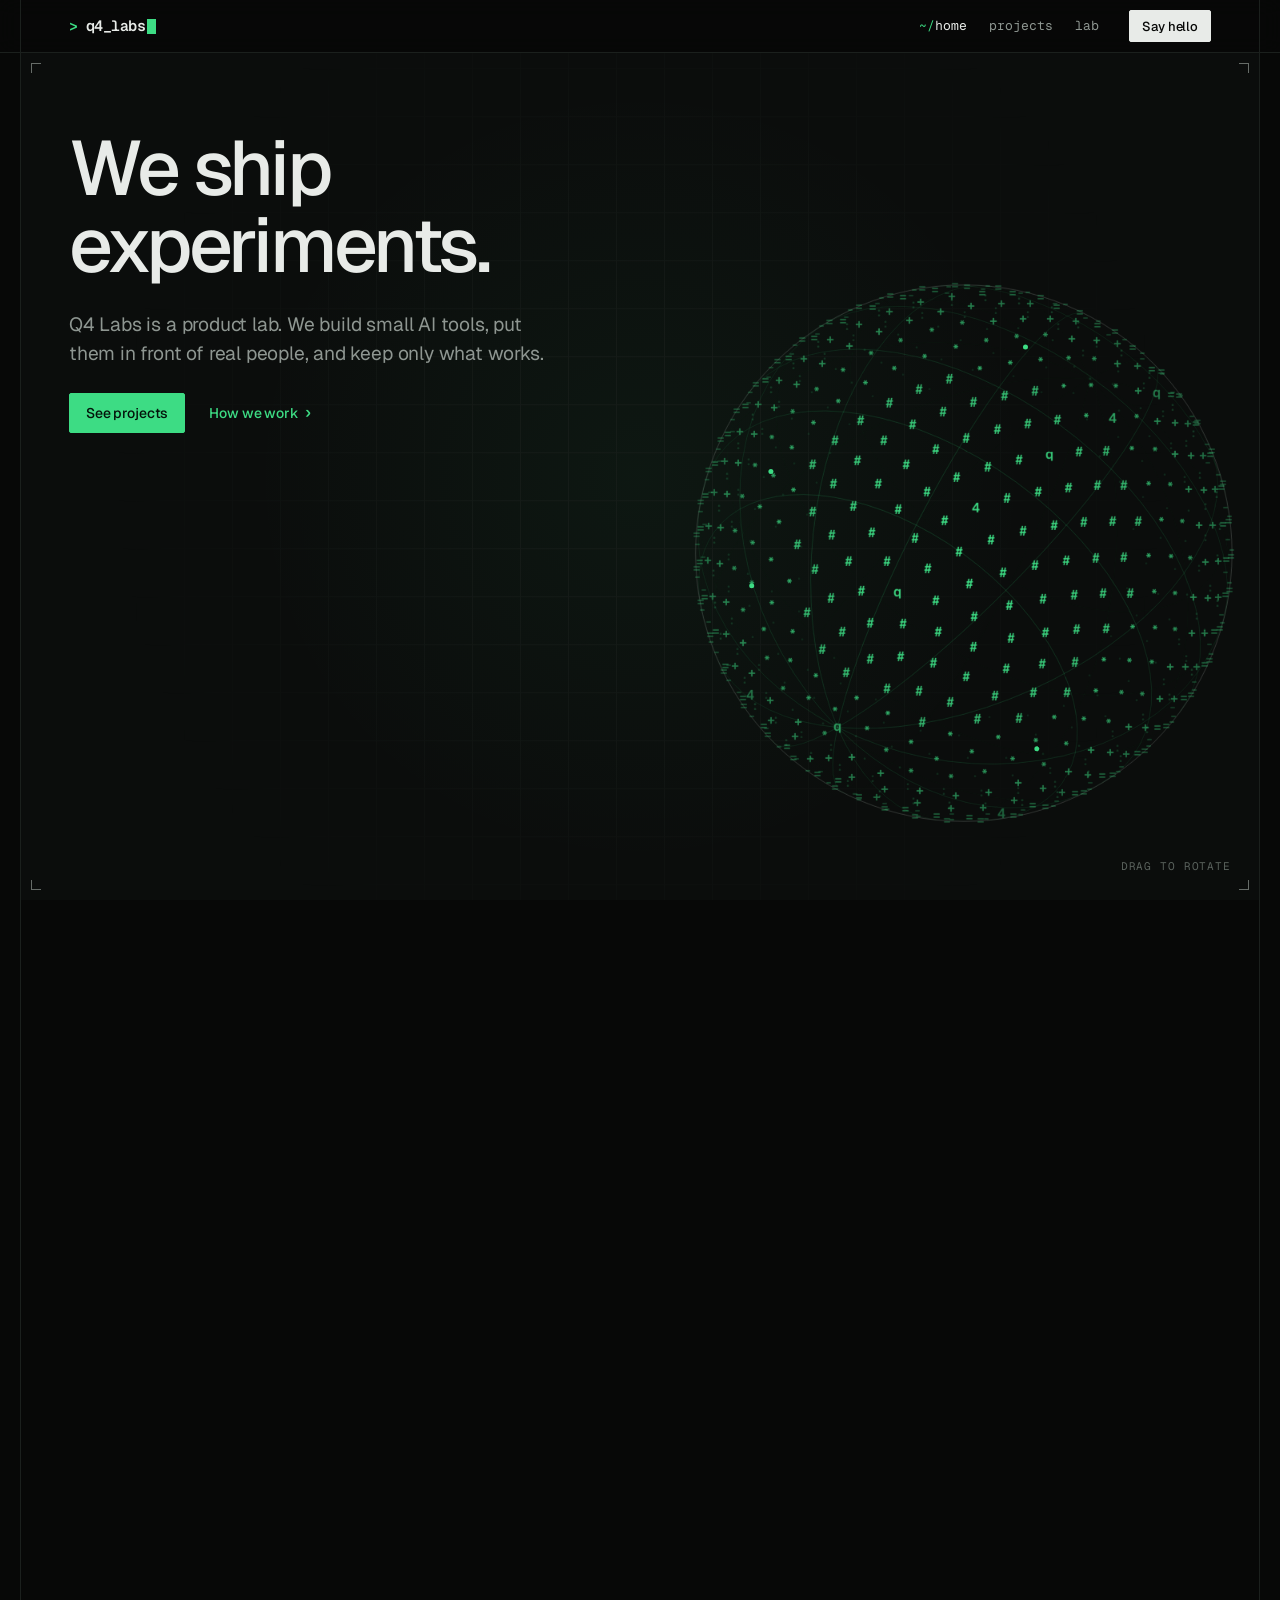
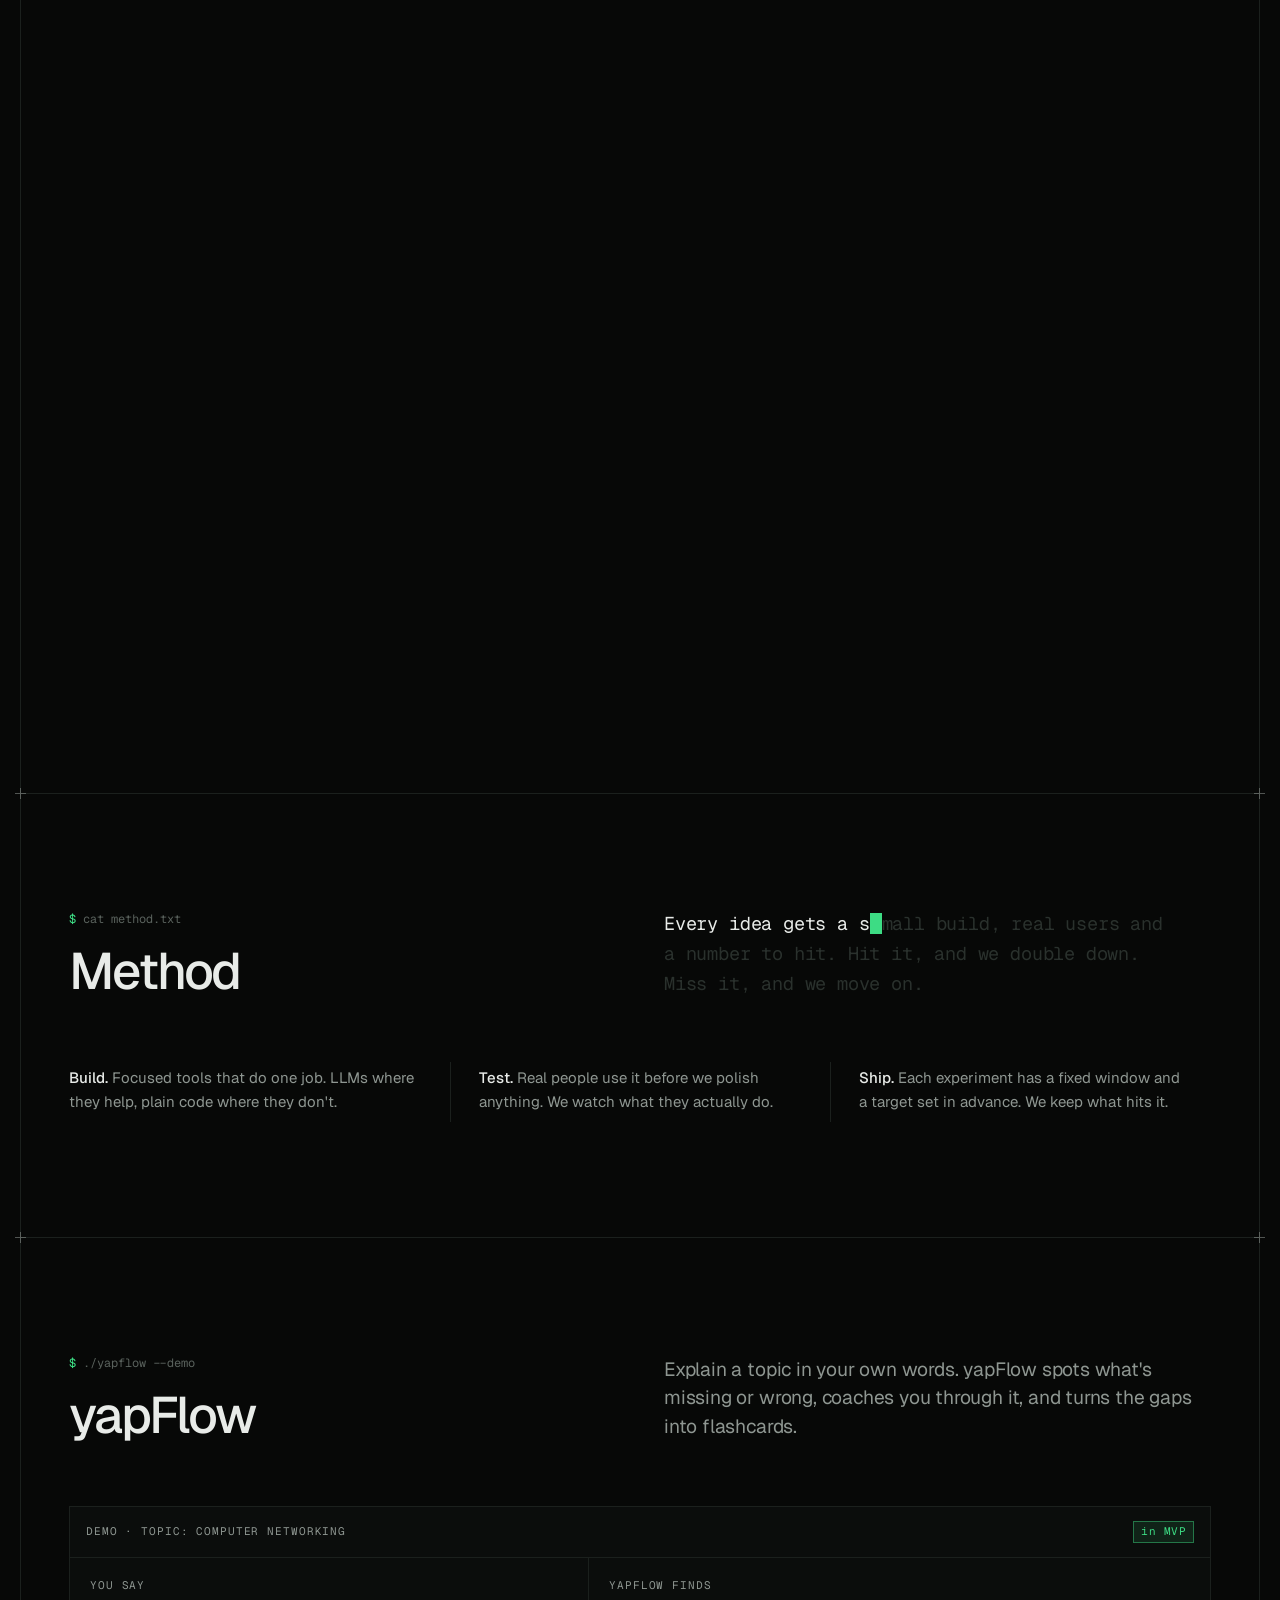
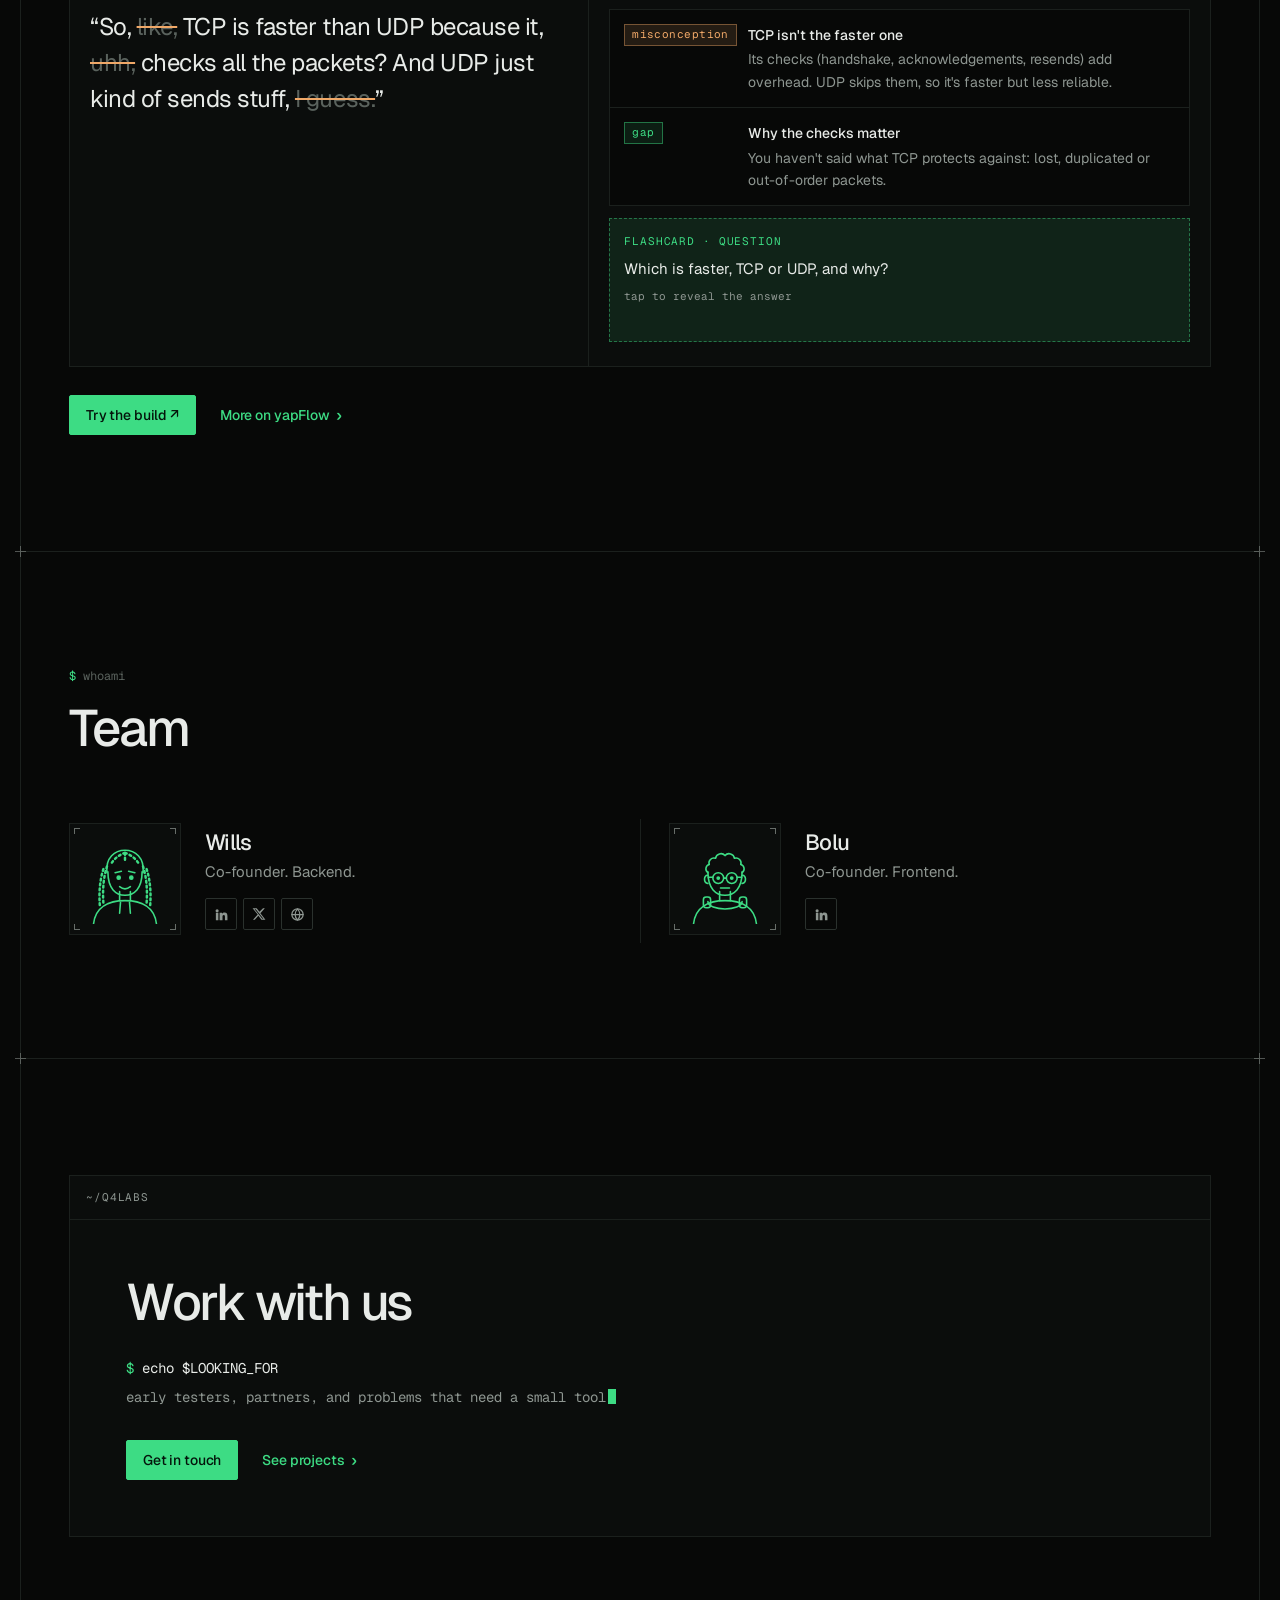
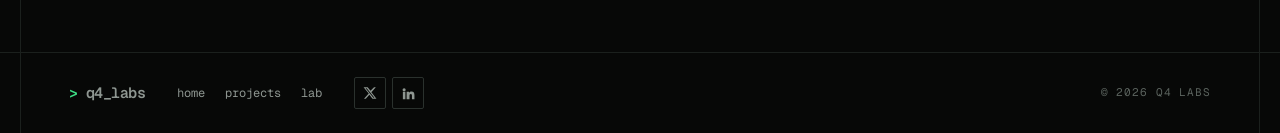
==== index.html @ 1da03dcd "Rework against live references: pinned globe scene, Geist pairing Studied Linear, Stripe, Apple, Fra" ====
<!doctype html>
<html lang="en" class="no-js">
<head>
    <meta charset="utf-8">
    <meta name="viewport" content="width=device-width, initial-scale=1">
    <title>Q4 Labs · a product lab that ships experiments</title>
    <meta name="description"
          content="Q4 Labs is a product lab building small, sharp AI tools and shipping them fast. First up: yapFlow.">
    <meta name="theme-color" content="#070807">
    <link rel="icon" href="favicon.ico" sizes="any">
    <link rel="icon" href="favicon.svg" type="image/svg+xml">
    <link rel="apple-touch-icon" href="apple-touch-icon.png">
    <link rel="preconnect" href="https://fonts.googleapis.com">
    <link rel="preconnect" href="https://fonts.gstatic.com" crossorigin>
    <link href="https://fonts.googleapis.com/css2?family=Geist:wght@400..600&family=Geist+Mono:wght@400..600&display=swap" rel="stylesheet">
    <link rel="stylesheet" href="assets/css/styles.css">
</head>
<body>
<a class="skip" href="#main">Skip to content</a>

<svg width="0" height="0" style="position:absolute" aria-hidden="true">
    <defs>
        <symbol id="face-wills" viewBox="0 0 200 200" fill="none" stroke="currentColor" stroke-width="3.5"
                stroke-linecap="round" stroke-linejoin="round">
            <path d="M30 200C34 162 64 148 100 148S166 162 170 200"/>
            <path d="M88 128v20M112 128v20"/>
            <path d="M62 84C62 122 80 136 100 136S138 122 138 84"/>
            <path d="M60 86C56 52 78 36 100 36S144 52 140 86"/>
            <g stroke-width="5.5" stroke-dasharray="4 7">
                <path d="M100 42C88 46 76 54 68 68"/>
                <path d="M100 42C112 46 124 54 132 68"/>
                <path d="M100 42V64"/>
                <path d="M60 72C52 96 50 124 52 154"/>
                <path d="M52 78C44 102 42 130 44 158"/>
                <path d="M140 72C148 96 150 124 148 154"/>
                <path d="M148 78C156 102 158 130 156 158"/>
            </g>
            <path d="M78 86l14-3M108 83l14 3"/>
            <circle cx="86" cy="97" r="3.5" fill="currentColor"/>
            <circle cx="114" cy="97" r="3.5" fill="currentColor"/>
            <path d="M88 117q12 10 24 0"/>
            <path d="M90 152l-2 24M110 152l2 24"/>
        </symbol>
        <symbol id="face-bolu" viewBox="0 0 200 200" fill="none" stroke="currentColor" stroke-width="3.5"
                stroke-linecap="round" stroke-linejoin="round">
            <path d="M30 200C34 162 64 148 100 148S166 162 170 200"/>
            <path d="M88 128v20M112 128v20"/>
            <path d="M62 84C62 122 80 136 100 136S138 122 138 84"/>
            <path d="M62 86a10 10 0 0 1 3-18a11 11 0 0 1 14-14a12 12 0 0 1 21-6a12 12 0 0 1 21 6a11 11 0 0 1 14 14a10 10 0 0 1 3 18"/>
            <path d="M62 92c-9-2-11 16 0 18M138 92c9-2 11 16 0 18"/>
            <circle cx="85" cy="98" r="12"/>
            <circle cx="115" cy="98" r="12"/>
            <path d="M97 98h6M73 96h-10M127 96h10"/>
            <circle cx="85" cy="98" r="2.5" fill="currentColor"/>
            <circle cx="115" cy="98" r="2.5" fill="currentColor"/>
            <path d="M90 120h20"/>
            <path d="M62 150c0 22 76 22 76 0"/>
            <rect x="52" y="140" width="16" height="24" rx="6"/>
            <rect x="132" y="140" width="16" height="24" rx="6"/>
        </symbol>
        <symbol id="icon-linkedin" viewBox="0 0 24 24">
            <path fill="currentColor"
                  d="M4.98 3.5a2.5 2.5 0 1 1 0 5 2.5 2.5 0 0 1 0-5zM3 9h4v12H3zM9 9h3.8v1.7h.1c.5-1 1.8-2 3.8-2 4 0 4.8 2.7 4.8 6.1V21h-4v-5.4c0-1.3 0-3-1.8-3s-2.1 1.4-2.1 2.9V21H9z"/>
        </symbol>
        <symbol id="icon-x" viewBox="0 0 24 24">
            <path fill="currentColor"
                  d="M18.9 2H22l-7.6 8.7L23 22h-6.8l-5.3-6.9L4.8 22H1.7l8.1-9.3L1 2h7l4.8 6.3L18.9 2zm-1.2 18h1.9L6.4 3.9H4.4L17.7 20z"/>
        </symbol>
        <symbol id="icon-site" viewBox="0 0 24 24" fill="none" stroke="currentColor" stroke-width="2"
                stroke-linecap="round" stroke-linejoin="round">
            <circle cx="12" cy="12" r="9"/>
            <path d="M3 12h18M12 3c2.5 2.7 3.8 5.7 3.8 9s-1.3 6.3-3.8 9c-2.5-2.7-3.8-5.7-3.8-9S9.5 5.7 12 3z"/>
        </symbol>
        <symbol id="icon-arrow" viewBox="0 0 12 12" fill="none" stroke="currentColor" stroke-width="1.2">
            <path d="M3.5 8.5l5-5M4.5 3.5h4v4"/>
        </symbol>
    </defs>
</svg>

<header class="bar" role="banner">
    <div class="frame bar__in">
        <a class="logo" href="index.html" aria-label="Q4 Labs home">
            <span class="p">&gt;</span>q4_labs<span class="cursor" aria-hidden="true"></span>
        </a>
        <nav aria-label="Main">
            <ul class="bar__links">
                <li><a href="index.html" aria-current="page">home</a></li>
                <li><a href="projects.html">projects</a></li>
                <li><a href="lab.html">lab</a></li>
            </ul>
        </nav>
        <a class="btn btn--light" href="lab.html#contact">Say hello</a>
    </div>
</header>

<main id="main" class="frame">

    <!-- HERO: pinned scroll scene on desktop -->
    <section class="block block--flush scene" data-scene aria-labelledby="hero-title">
        <div class="scene__stage">
            <div class="hero-head">
                <h1 class="display" id="hero-title">We ship experiments.</h1>
                <div class="hero-head__side">
                    <p class="lede">Q4 Labs is a product lab. We build small AI tools, put them in front of real people,
                        and keep only what works.</p>
                    <div class="btn-row">
                        <a class="btn btn--signal" href="projects.html">See projects</a>
                        <a class="more" href="lab.html">How we work</a>
                    </div>
                </div>
            </div>

            <div class="viewport" data-leaders>
                <div class="viewport__grid" aria-hidden="true"></div>
                <span class="ticks" aria-hidden="true"><i></i></span>
                <svg class="leaders" aria-hidden="true"></svg>
                <p class="hud hud--br" aria-hidden="true">drag to rotate</p>

                <div class="globe" id="globe">
                    <canvas id="orb" aria-hidden="true"></canvas>
                </div>

                <div class="callouts">
                    <a class="callout callout--1" href="#yapflow">
                        <span class="tag" data-leader="#globe" data-leader-r="0.78"><span>yapFlow</span></span>
                        <span class="chip">in MVP</span>
                    </a>
                    <a class="callout callout--2 callout--r" href="#team">
                        <span class="tag" data-leader="#globe" data-leader-r="0.8"><span>team</span></span>
                        <span class="chip chip--muted">Wills · Bolu</span>
                    </a>
                    <a class="callout callout--3" href="#method">
                        <span class="tag" data-leader="#globe" data-leader-r="0.8"><span>method</span></span>
                        <span class="chip chip--muted">build · test · ship</span>
                    </a>
                    <a class="callout callout--4 callout--r" href="lab.html#contact">
                        <span class="tag" data-leader="#globe" data-leader-r="0.78"><span>contact</span></span>
                        <span class="chip chip--muted">testers · partners</span>
                    </a>
                </div>
            </div>
        </div>
    </section>

    <!-- METHOD -->
    <section class="block" id="method" aria-labelledby="do-title">
        <div class="intro">
            <div class="intro__title">
                <p class="cmd"><span class="p">$</span> cat method.txt</p>
                <h2 class="h2" id="do-title">Method</h2>
            </div>
            <p class="tx__text" data-typewrite>Every idea gets a small build, real users and a number to hit. Hit it,
                and we double down. Miss it, and we move on.</p>
        </div>
        <div class="cols reveal">
            <p><b>Build.</b> Focused tools that do one job. LLMs where they help, plain code where they don't.</p>
            <p><b>Test.</b> Real people use it before we polish anything. We watch what they actually do.</p>
            <p><b>Ship.</b> Each experiment has a fixed window and a target set in advance. We keep what hits it.</p>
        </div>
    </section>

    <!-- YAPFLOW -->
    <section class="block" id="yapflow" aria-labelledby="yap-title">
        <div class="intro">
            <div class="intro__title">
                <p class="cmd"><span class="p">$</span> ./yapflow --demo</p>
                <h2 class="h2" id="yap-title">yapFlow</h2>
            </div>
            <p class="lede">Explain a topic in your own words. yapFlow spots what's missing or wrong, coaches you
                through it, and turns the gaps into flashcards.</p>
        </div>

        <div class="panel reveal">
            <div class="ph">
                <p class="lbl">demo · topic: computer networking</p>
                <span class="chip">in MVP</span>
            </div>
            <div class="demo__body">
                <div class="demo__col">
                    <p class="lbl">you say</p>
                    <p class="yap-raw">“So, <span class="filler">like,</span> TCP is faster than UDP because it, <span
                            class="filler">uhh,</span> checks all the packets? And UDP just kind of sends stuff, <span
                            class="filler">I guess.</span>”</p>
                </div>
                <div class="demo__col">
                    <p class="lbl">yapFlow finds</p>
                    <div class="findings">
                        <div class="finding">
                            <span class="chip chip--warn">misconception</span>
                            <div><b>TCP isn't the faster one</b>
                                <p>Its checks (handshake, acknowledgements, resends) add overhead. UDP skips them, so
                                    it's faster but less reliable.</p></div>
                        </div>
                        <div class="finding">
                            <span class="chip">gap</span>
                            <div><b>Why the checks matter</b>
                                <p>You haven't said what TCP protects against: lost, duplicated or out-of-order
                                    packets.</p></div>
                        </div>
                    </div>
                    <button class="flashcard" type="button" data-flashcard aria-live="polite">
                        <small>FLASHCARD · QUESTION</small>
                        <span data-side="q">Which is faster, TCP or UDP, and why?</span>
                        <span data-side="a" hidden>UDP. It skips TCP's handshake, acknowledgements and resends, trading reliability for speed.</span>
                        <span class="hint">tap to reveal the answer</span>
                    </button>
                </div>
            </div>
        </div>

        <div class="btn-row after">
            <a class="btn btn--signal" href="https://yapflow-dev.vercel.app" target="_blank" rel="noopener">Try the build ↗</a>
            <a class="more" href="projects.html#yapflow">More on yapFlow</a>
        </div>
    </section>

    <!-- TEAM -->
    <section class="block" id="team" aria-labelledby="team-title">
        <div class="intro">
            <div class="intro__title">
                <p class="cmd"><span class="p">$</span> whoami</p>
                <h2 class="h2" id="team-title">Team</h2>
            </div>
        </div>

        <div class="cols cols--2 reveal">
            <article class="member">
                <div class="member__face">
                    <span class="ticks" aria-hidden="true"><i></i></span>
                    <svg viewBox="0 0 200 200" role="img" aria-label="Line drawing of Wills"><use href="#face-wills"/></svg>
                </div>
                <div>
                    <h3 class="h3">Wills</h3>
                    <p>Co-founder. Backend.</p>
                    <div class="icons">
                        <a class="icon-btn" href="https://www.linkedin.com/in/ekanem-wills-17we/" target="_blank"
                           rel="noopener" aria-label="Wills on LinkedIn"><svg width="15" height="15" aria-hidden="true"><use href="#icon-linkedin"/></svg></a>
                        <a class="icon-btn" href="https://x.com/forThe3rd" target="_blank" rel="noopener"
                           aria-label="Wills on X"><svg width="14" height="14" aria-hidden="true"><use href="#icon-x"/></svg></a>
                        <a class="icon-btn" href="https://wills-willz01s-projects.vercel.app/" target="_blank"
                           rel="noopener" aria-label="Wills's website"><svg width="15" height="15" aria-hidden="true"><use href="#icon-site"/></svg></a>
                    </div>
                </div>
            </article>
            <article class="member">
                <div class="member__face">
                    <span class="ticks" aria-hidden="true"><i></i></span>
                    <svg viewBox="0 0 200 200" role="img" aria-label="Line drawing of Bolu"><use href="#face-bolu"/></svg>
                </div>
                <div>
                    <h3 class="h3">Bolu</h3>
                    <p>Co-founder. Frontend.</p>
                    <div class="icons">
                        <a class="icon-btn" href="https://www.linkedin.com/in/ogunleye-boluwatife-aicmc-acarb-8437051a9/"
                           target="_blank" rel="noopener" aria-label="Bolu on LinkedIn"><svg width="15" height="15" aria-hidden="true"><use href="#icon-linkedin"/></svg></a>
                    </div>
                </div>
            </article>
        </div>
    </section>

    <!-- CTA -->
    <section class="block" aria-labelledby="cta-title">
        <div class="panel term reveal">
            <div class="ph"><p class="lbl">~/q4labs</p></div>
            <div class="term__body">
                <h2 class="h2" id="cta-title">Work with us</h2>
                <p class="line"><span class="p">$</span> echo $LOOKING_FOR</p>
                <p class="line out">early testers, partners, and problems that need a small tool<span class="cursor" aria-hidden="true"></span></p>
                <div class="btn-row">
                    <a class="btn btn--signal" href="lab.html#contact">Get in touch</a>
                    <a class="more" href="projects.html">See projects</a>
                </div>
            </div>
        </div>
    </section>
</main>

<footer class="foot">
    <div class="frame foot__in">
        <a class="logo" href="index.html" aria-label="Q4 Labs home"><span class="p">&gt;</span>q4_labs</a>
        <nav aria-label="Footer">
            <a href="index.html">home</a>
            <a href="projects.html">projects</a>
            <a href="lab.html">lab</a>
        </nav>
        <div class="icons">
            <a class="icon-btn" href="#" data-todo="q4-x" aria-label="Q4 Labs on X"><svg width="14" height="14" aria-hidden="true"><use href="#icon-x"/></svg></a>
            <a class="icon-btn" href="https://www.linkedin.com/company/q4labs/" data-todo="q4-linkedin"
               aria-label="Q4 Labs on LinkedIn"><svg width="15" height="15" aria-hidden="true"><use href="#icon-linkedin"/></svg></a>
        </div>
        <span class="end">© <span data-year>2026</span> Q4 Labs</span>
    </div>
</footer>

<script src="assets/js/main.js" defer></script>
</body>
</html>
---- assets/css/styles.css ----
/* Q4 Labs: lab instrument panel.
   Geist for reading, Geist Mono for labels, commands and data.
   One signal colour (brand green), hairlines, square corners. Dark only. */

:root {
  --bg: #070807;
  --panel: #0B0D0C;
  --panel-2: #101312;
  --line: #1B201D;
  --line-2: #2A312D;
  --text: #E8EBE8;
  --muted: #8E9691;
  --dim: #5A625D;

  --signal: #3DDC84;
  --signal-ink: #04140B;
  --signal-line: rgba(61, 220, 132, 0.45);
  --signal-soft: rgba(61, 220, 132, 0.10);
  --signal-deep: #12241A;

  --warn: #F0A868;
  --warn-soft: rgba(240, 168, 104, 0.12);

  --sans: "Geist", ui-sans-serif, system-ui, -apple-system, "Segoe UI", sans-serif;
  --mono: "Geist Mono", ui-monospace, SFMono-Regular, Menlo, monospace;

  --bar: 53px;
  --frame: 1240px;
  --pad: clamp(16px, 4vw, 48px);
  --gap-y: clamp(64px, 9vw, 128px);

  color-scheme: dark;
}

*, *::before, *::after { box-sizing: border-box; }
html { scroll-behavior: smooth; scroll-padding-top: 64px; }
@media (prefers-reduced-motion: reduce) { html { scroll-behavior: auto; } }

body {
  margin: 0;
  background: var(--bg);
  color: var(--text);
  font-family: var(--sans);
  font-size: 16px;
  line-height: 1.6;
  -webkit-font-smoothing: antialiased;
  text-rendering: optimizeLegibility;
}

a { color: inherit; text-decoration: none; }
.link { color: var(--signal); text-decoration: underline; text-decoration-color: var(--signal-line); text-underline-offset: 3px; }
.link:hover { text-decoration-color: var(--signal); }
:focus-visible { outline: 1px solid var(--signal); outline-offset: 3px; }
img, svg { display: block; max-width: 100%; }
::selection { background: var(--signal); color: var(--signal-ink); }

.skip { position: absolute; left: -999px; top: 8px; background: var(--signal); color: var(--signal-ink); padding: 8px 12px; z-index: 100; }
.skip:focus { left: 16px; }

/* ---------- Frame: the page is one column ---------- */
.frame { width: min(var(--frame), 100% - 32px); margin-inline: auto; border-inline: 1px solid var(--line); }
.block { position: relative; border-top: 1px solid var(--line); padding: var(--gap-y) var(--pad); }
.block--flush { padding: 0; }
.frame > .block:first-child { border-top: 0; }
.frame > .block:first-child::before, .frame > .block:first-child::after { display: none; }
/* registration marks where a section rule meets the frame */
.block::before, .block::after {
  content: ""; position: absolute; top: -6px; width: 11px; height: 11px; pointer-events: none; z-index: 6;
  background:
    linear-gradient(var(--muted), var(--muted)) center / 1px 100% no-repeat,
    linear-gradient(var(--muted), var(--muted)) center / 100% 1px no-repeat;
  opacity: 0.55;
}
.block::before { left: -6px; }
.block::after { right: -6px; }

/* ---------- Type: sans reads, mono labels ---------- */
.lbl {
  font-family: var(--mono); font-size: 11px; line-height: 1.4; letter-spacing: 0.08em; text-transform: uppercase;
  color: var(--muted); margin: 0; font-weight: 400;
}
.cmd { font-family: var(--mono); font-size: 12px; color: var(--dim); margin: 0; }
.cmd .p { color: var(--signal); }
.display { font-size: clamp(44px, 6vw, 80px); line-height: 1; letter-spacing: -0.045em; font-weight: 500; margin: 0; text-wrap: balance; }
.h2 { font-size: clamp(32px, 4vw, 52px); line-height: 1.04; letter-spacing: -0.04em; font-weight: 500; margin: 0; }
.h3 { font-size: 17px; line-height: 1.35; letter-spacing: -0.015em; font-weight: 500; margin: 0; }
.lede { font-size: clamp(17px, 1.5vw, 20px); line-height: 1.5; letter-spacing: -0.01em; color: var(--muted); max-width: 44ch; margin: 0; }
.muted { color: var(--muted); }

.cursor { display: inline-block; width: 0.6em; height: 1.05em; background: var(--signal); vertical-align: -0.16em; margin-left: 2px; animation: blink 1.1s steps(1) infinite; }
@keyframes blink { 50% { opacity: 0; } }
@media (prefers-reduced-motion: reduce) { .cursor { animation: none; } }

.dot { display: inline-block; width: 6px; height: 6px; border-radius: 50%; background: var(--signal); vertical-align: 0.1em; margin-right: 8px; }

/* Section intro (Linear / Stripe): title left, one sentence right */
.intro {
  display: grid; grid-template-columns: minmax(0, 1fr) minmax(0, 1fr); gap: 24px 48px; align-items: end;
  margin-bottom: clamp(36px, 5vw, 64px);
}
.intro__title { display: grid; gap: 16px; align-content: end; }
.intro > p { margin: 0; }
.page-head { padding-block: clamp(64px, 9vw, 120px) clamp(40px, 5vw, 64px); }
.page-head .intro { margin-bottom: 0; }
@media (max-width: 900px) { .intro { grid-template-columns: 1fr; } }

/* Open columns (Linear / Framer): hairline dividers, no boxes. Bold lead-in (Stripe). */
.cols { display: grid; grid-template-columns: repeat(var(--c, 3), minmax(0, 1fr)); row-gap: 40px; margin: 0; padding: 0; list-style: none; }
.cols--2 { --c: 2; }
.cols--5 { --c: 5; }
.cols > * { margin: 0; padding: 4px 28px 8px; border-left: 1px solid var(--line); color: var(--muted); font-size: 15px; line-height: 1.6; }
.cols > * b, .cols > * strong { color: var(--text); font-weight: 500; }
.cols > :first-child,
.cols--2 > :nth-child(odd),
.cols:not(.cols--2):not(.cols--5) > :nth-child(3n + 1),
.cols--5 > :nth-child(5n + 1) { border-left: 0; padding-left: 0; }
@media (max-width: 900px) {
  .cols, .cols--2, .cols--5 { grid-template-columns: 1fr; row-gap: 0; }
  .cols > * { border-left: 0 !important; padding: 20px 0 !important; border-top: 1px solid var(--line); }
  .cols > :first-child { border-top: 0; padding-top: 0 !important; }
}

/* ---------- Buttons + text links ---------- */
.btn {
  display: inline-flex; align-items: center; gap: 8px; height: 40px; padding: 0 16px;
  font: 500 14px/1 var(--sans); letter-spacing: -0.01em; color: var(--text); white-space: nowrap;
  border: 1px solid var(--line-2); border-radius: 2px; background: transparent; cursor: pointer;
  transition: border-color 0.15s ease, background-color 0.15s ease;
}
.btn:hover { border-color: var(--muted); background: var(--panel-2); }
.btn--signal { background: var(--signal); border-color: var(--signal); color: var(--signal-ink); }
.btn--signal:hover { background: #5BE699; border-color: #5BE699; }
.btn-row { display: flex; flex-wrap: wrap; align-items: center; gap: 8px 24px; }

.more { display: inline-flex; align-items: center; gap: 6px; height: 40px; font-size: 14px; font-weight: 500; letter-spacing: -0.01em; color: var(--signal); }
.more::after { content: "›"; font-size: 17px; line-height: 1; transition: translate 0.15s ease; }
.more:hover::after { translate: 3px 0; }

.icon-btn {
  width: 32px; height: 32px; display: grid; place-items: center; color: var(--muted);
  border: 1px solid var(--line-2); border-radius: 2px; transition: color 0.15s ease, border-color 0.15s ease;
}
.icon-btn:hover, .icon-btn:focus-visible { color: var(--signal); border-color: var(--signal-line); }
.icons { display: flex; gap: 6px; }

/* ---------- Top bar: logo left, links + one action right ---------- */
.bar {
  position: sticky; top: 0; z-index: 50;
  background: rgba(7, 8, 7, 0.86);
  backdrop-filter: blur(10px); -webkit-backdrop-filter: blur(10px);
  border-bottom: 1px solid var(--line);
}
.bar__in { display: flex; align-items: center; gap: 20px; height: 52px; padding: 0 var(--pad); }
.logo { display: inline-flex; align-items: center; font-family: var(--mono); font-weight: 600; font-size: 15px; letter-spacing: -0.03em; }
.logo .p { color: var(--signal); margin-right: 8px; }
.logo .cursor { height: 1em; width: 0.55em; }
.bar nav { margin-left: auto; }
.bar__links { display: flex; gap: 2px; list-style: none; margin: 0; padding: 0; }
.bar__links a { display: block; padding: 6px 10px; font-family: var(--mono); font-size: 13px; color: var(--muted); transition: color 0.15s ease; }
.bar__links a:hover { color: var(--text); }
.bar__links a[aria-current="page"] { color: var(--text); }
.bar__links a[aria-current="page"]::before { content: "~/"; color: var(--signal); }
.bar .btn { height: 32px; padding: 0 12px; font-size: 13px; }
@media (max-width: 560px) {
  .bar__in { gap: 8px; }
  .bar .btn { display: none; }
  .bar__links a { padding: 6px 7px; }
}

/* ---------- Panels ---------- */
.panel { background: var(--panel); border: 1px solid var(--line); position: relative; }
.tiles { display: grid; gap: 1px; background: var(--line); border: 1px solid var(--line); }
.tiles > * { background: var(--panel); min-width: 0; }
.ph { display: flex; align-items: center; justify-content: space-between; gap: 16px; padding: 14px 16px; min-height: 44px; border-bottom: 1px solid var(--line); }
.pb { padding: 16px; }

/* corner ticks */
.ticks { position: absolute; inset: 0; pointer-events: none; z-index: 4; }
.ticks::before, .ticks::after, .ticks i::before, .ticks i::after {
  content: ""; position: absolute; width: 10px; height: 10px; border: 0 solid var(--muted); opacity: 0.7;
}
.ticks::before { top: 10px; left: 10px; border-width: 1px 0 0 1px; }
.ticks::after { top: 10px; right: 10px; border-width: 1px 1px 0 0; }
.ticks i::before { bottom: 10px; left: 10px; border-width: 0 0 1px 1px; }
.ticks i::after { bottom: 10px; right: 10px; border-width: 0 1px 1px 0; }

/* segmented meter */
.meter { display: grid; grid-template-columns: repeat(var(--n, 20), minmax(0, 1fr)); gap: 3px; height: var(--h, 28px); }
.meter i { background: var(--signal-deep); transition: background-color 0.2s ease; transition-delay: calc(var(--i, 0) * 60ms); }
.meter.is-on i.on, .no-js .meter i.on { background: var(--signal); }
.meter--log { --n: 6; --h: 8px; max-width: 220px; margin: 4px 0 12px; }

/* callout tag (chamfered corner) + value chip */
.tag {
  display: inline-block; padding: 1px; background: var(--line-2); transition: background-color 0.15s ease;
  clip-path: polygon(0 0, 100% 0, 100% calc(100% - 8px), calc(100% - 8px) 100%, 0 100%);
}
.tag > span {
  display: block; padding: 6px 16px 6px 10px; background: var(--bg); font-family: var(--mono); font-size: 11px; letter-spacing: 0.08em; text-transform: uppercase; white-space: nowrap;
  clip-path: polygon(0 0, 100% 0, 100% calc(100% - 7.6px), calc(100% - 7.6px) 100%, 0 100%);
}
.chip {
  display: inline-flex; align-items: center; gap: 6px; padding: 1px 7px; font-family: var(--mono); font-size: 11px; line-height: 1.6; letter-spacing: 0.04em; white-space: nowrap;
  color: var(--signal); background: var(--signal-soft); border: 1px solid var(--signal-line);
}
.chip--muted { color: var(--muted); background: transparent; border-color: var(--line-2); }
.chip--warn { color: var(--warn); background: var(--warn-soft); border-color: rgba(240, 168, 104, 0.4); }

/* ---------- Hero scene ---------- */
.hero-head {
  display: grid; grid-template-columns: minmax(0, 1.3fr) minmax(0, 1fr); gap: 28px 56px; align-items: end;
  padding: clamp(40px, 6vw, 80px) var(--pad) clamp(32px, 3.5vw, 48px);
}
.hero-head__side { display: grid; gap: 24px; }
@media (max-width: 900px) { .hero-head { grid-template-columns: 1fr; } }

.viewport {
  position: relative; height: clamp(480px, calc(100svh - 345px), 660px);
  border-top: 1px solid var(--line); overflow: hidden;
  background: radial-gradient(circle at 50% 50%, rgba(61, 220, 132, 0.05), transparent 52%), var(--panel);
}
.viewport__grid {
  position: absolute; inset: -25% 0; pointer-events: none;
  background-image:
    linear-gradient(var(--line) 1px, transparent 1px),
    linear-gradient(90deg, var(--line) 1px, transparent 1px);
  background-size: 48px 48px; background-position: center center;
  -webkit-mask-image: radial-gradient(ellipse at 50% 50%, #000 15%, transparent 60%);
  mask-image: radial-gradient(ellipse at 50% 50%, #000 15%, transparent 60%);
  opacity: 0.6;
  translate: 0 var(--gy, 0px);
}
.hud { position: absolute; z-index: 5; font-family: var(--mono); font-size: 11px; letter-spacing: 0.08em; text-transform: uppercase; color: var(--dim); margin: 0; }
.hud--br { bottom: 24px; right: 28px; }

.globe {
  position: absolute; z-index: 2; left: 50%; top: 50%; transform: translate(-50%, -50%); height: 90%; aspect-ratio: 1;
  translate: var(--gx, 0px) var(--py, 0px); scale: var(--ps, 1); will-change: translate, scale;
}
.globe canvas { width: 100%; height: 100%; cursor: grab; touch-action: pan-y; }
.globe canvas.dragging { cursor: grabbing; }

/* leader lines draw in when their callout switches on */
.leaders { position: absolute; inset: 0; width: 100%; height: 100%; pointer-events: none; overflow: visible; z-index: 3; }
.leaders path { fill: none; stroke: var(--muted); stroke-width: 1; opacity: 0.75; stroke-dasharray: 1; stroke-dashoffset: 1; transition: stroke-dashoffset 0.6s cubic-bezier(0.2, 0.7, 0.2, 1); }
.leaders path.on { stroke-dashoffset: 0; }
.leaders circle { fill: var(--signal); opacity: 0; transition: opacity 0.2s ease 0.45s; }
.leaders circle.on { opacity: 1; }

.callout { position: absolute; z-index: 5; display: grid; gap: 6px; justify-items: start; transition: opacity 0.4s ease, translate 0.4s ease; }
.callout--r { justify-items: end; }
.callout:hover .tag, .callout:focus-visible .tag { background: var(--signal-line); }
.callout:focus-visible { outline-offset: 6px; }
.callout--1 { top: 20%; left: 8%; }
.callout--2 { top: 15%; right: 8%; }
.callout--3 { bottom: 24%; left: 11%; }
.callout--4 { bottom: 19%; right: 10%; }

/* Pinned scene (Apple): desktop, motion allowed. The stage sticks under the bar
   while scroll progress drives the headline out, the globe to centre and the
   callouts in, one at a time. Enabled from main.js with .is-pinned. */
.scene.is-pinned { height: 260svh; }
.scene.is-pinned .scene__stage { position: sticky; top: var(--bar); height: calc(100svh - var(--bar)); overflow: hidden; }
.scene.is-pinned .viewport { position: absolute; inset: 0; height: auto; border-top: 0; }
.scene.is-pinned .hero-head {
  position: absolute; z-index: 6; top: 0; left: 0; width: min(48%, 600px); grid-template-columns: 1fr;
  opacity: var(--ho, 1); translate: 0 var(--hy, 0px); pointer-events: auto;
}
.scene.is-pinned .callout:not(.on) { opacity: 0; translate: 0 8px; pointer-events: none; }

@media (max-width: 900px) {
  .viewport { height: auto; padding-top: 40px; }
  .globe { position: relative; left: auto; top: auto; transform: none; width: min(100%, 480px); height: auto; margin: 0 auto 40px; }
  .leaders, .hud { display: none; }
  .callouts { display: grid; grid-template-columns: 1fr 1fr; gap: 1px; background: var(--line); border-top: 1px solid var(--line); position: relative; z-index: 5; }
  .callout, .callout--r { position: static; background: var(--panel); padding: 16px; justify-items: start; align-content: start; }
  .tag > span { white-space: normal; }
}

/* ---------- Method: typed line ---------- */
.tx__text { margin: 0; font-family: var(--mono); font-size: clamp(16px, 1.45vw, 19px); line-height: 1.6; letter-spacing: -0.01em; max-width: 46ch; }
.tx__text .done { color: var(--text); }
.tx__text .todo { color: var(--line-2); }
.tx__text .caret { display: inline-block; width: 0.6em; height: 1.15em; background: var(--signal); vertical-align: -0.22em; margin-left: 1px; }
.tx__text.is-done .caret { animation: blink 1.1s steps(1) infinite; }

/* ---------- yapFlow demo ---------- */
.demo__body { display: grid; grid-template-columns: minmax(0, 1fr) minmax(0, 1.2fr); }
.demo__col { padding: 20px 20px 24px; min-width: 0; }
.demo__col + .demo__col { border-left: 1px solid var(--line); }
.demo__col > .lbl { margin-bottom: 16px; }
.yap-raw { font-size: clamp(19px, 1.9vw, 24px); line-height: 1.5; letter-spacing: -0.02em; color: var(--text); margin: 0; }
.yap-raw .filler { color: var(--dim); text-decoration: line-through; text-decoration-color: var(--warn); }
.findings { display: grid; gap: 1px; background: var(--line); border: 1px solid var(--line); }
.finding { background: var(--bg); padding: 14px; display: grid; grid-template-columns: 112px minmax(0, 1fr); gap: 12px; font-size: 14px; }
.finding .chip { justify-self: start; align-self: start; }
.finding b { font-weight: 500; display: block; margin-bottom: 2px; }
.finding p { margin: 0; color: var(--muted); }
.flashcard {
  width: 100%; margin-top: 12px; min-height: 124px; padding: 14px; display: grid; gap: 8px; align-content: start; text-align: left;
  font: 15px/1.5 var(--sans); color: var(--text); background: var(--signal-soft); border: 1px dashed var(--signal-line); border-radius: 0; cursor: pointer;
  transition: border-color 0.15s ease;
}
.flashcard:hover { border-style: solid; }
.flashcard small { font-family: var(--mono); font-size: 11px; letter-spacing: 0.08em; color: var(--signal); }
.flashcard .hint { font-family: var(--mono); font-size: 11px; color: var(--muted); margin-top: auto; }
.after { margin-top: 28px; }
@media (max-width: 900px) {
  .demo__body { grid-template-columns: 1fr; }
  .demo__col + .demo__col { border-left: 0; border-top: 1px solid var(--line); }
  .finding { grid-template-columns: 1fr; gap: 8px; }
}

/* ---------- Team ---------- */
.member { display: grid; grid-template-columns: 112px minmax(0, 1fr); gap: 24px; align-items: center; }
.member__face { position: relative; aspect-ratio: 1; padding: 10px; color: var(--signal); background: var(--panel); border: 1px solid var(--line); }
.member__face svg { width: 100%; height: 100%; }
.member__face .ticks::before, .member__face .ticks::after, .member__face .ticks i::before, .member__face .ticks i::after { width: 6px; height: 6px; }
.member__face .ticks::before { top: 4px; left: 4px; } .member__face .ticks::after { top: 4px; right: 4px; }
.member__face .ticks i::before { bottom: 4px; left: 4px; } .member__face .ticks i::after { bottom: 4px; right: 4px; }
.member .h3 { font-size: 22px; letter-spacing: -0.03em; color: var(--text); }
.member p { margin: 2px 0 14px; }
@media (max-width: 480px) { .member { grid-template-columns: 88px minmax(0, 1fr); gap: 16px; } }

/* ---------- Terminal panel (CTA / contact) ---------- */
.term__body { padding: clamp(24px, 5vw, 56px); }
.term__body .h2 { margin-bottom: 28px; }
.line { margin: 0 0 6px; font-family: var(--mono); font-size: 14px; }
.line .p { color: var(--signal); }
.line.out { color: var(--muted); }
.term .btn-row { margin-top: 32px; }

/* ---------- Projects ---------- */
.ls-wrap { overflow-x: auto; border: 1px solid var(--line); background: var(--panel); margin-top: clamp(40px, 5vw, 64px); }
.ls { width: 100%; border-collapse: collapse; font-size: 15px; }
.ls th { text-align: left; font-family: var(--mono); font-weight: 400; color: var(--muted); font-size: 11px; letter-spacing: 0.08em; text-transform: uppercase; padding: 14px 16px; border-bottom: 1px solid var(--line); }
.ls td { padding: 18px 16px; border-bottom: 1px solid var(--line); vertical-align: top; }
.ls tr:last-child td { border-bottom: 0; }
.ls .name { font-family: var(--mono); font-weight: 500; font-size: 14px; white-space: nowrap; }
.ls .name a:hover { color: var(--signal); }
.ls td.muted { color: var(--muted); }
@media (max-width: 560px) {
  .ls thead { display: none; }
  .ls tr { display: grid; grid-template-columns: auto 1fr; gap: 8px 12px; padding: 16px; border-bottom: 1px solid var(--line); align-items: center; }
  .ls tr:last-child { border-bottom: 0; }
  .ls td { padding: 0; border: 0; }
  .ls td:nth-child(3) { grid-column: 1 / -1; }
}

.project { grid-template-columns: minmax(0, 1fr) minmax(0, 1fr); }
.project__info { padding: clamp(24px, 3vw, 36px) clamp(16px, 2.5vw, 32px); display: grid; gap: 20px; align-content: start; }
.project__info .display { font-size: clamp(40px, 4.6vw, 60px); }
.project__list { margin: 0; padding: 0; list-style: none; display: grid; gap: 1px; background: var(--line); border: 1px solid var(--line); font-size: 14px; }
.project__list li { background: var(--bg); padding: 10px 12px; color: var(--muted); }
.project__term { display: flex; flex-direction: column; }
.project__term .pb { flex: 1; }
@media (max-width: 900px) { .project { grid-template-columns: 1fr; } }

.log { display: grid; list-style: none; margin: 0; padding: 0; border-top: 1px solid var(--line); }
.log li { display: grid; grid-template-columns: 140px minmax(0, 1fr); gap: 16px; padding: 18px 0; border-bottom: 1px solid var(--line); align-items: baseline; }
.log time { font-family: var(--mono); color: var(--muted); font-size: 11px; letter-spacing: 0.08em; text-transform: uppercase; }
.log p { margin: 0; color: var(--muted); }
.log b { color: var(--text); font-weight: 500; }
.log .now time { color: var(--signal); }
@media (max-width: 640px) { .log li { grid-template-columns: 1fr; gap: 4px; } }

/* ---------- Lab ---------- */
.loop .meter { --h: 3px; --n: 5; margin-bottom: 16px; }

/* ---------- Footer ---------- */
.foot { border-top: 1px solid var(--line); }
.foot__in { display: flex; flex-wrap: wrap; align-items: center; gap: 16px 32px; padding: 24px var(--pad); font-size: 13px; color: var(--muted); }
.foot__in nav { display: flex; gap: 20px; font-family: var(--mono); font-size: 12px; }
.foot__in nav a:hover { color: var(--text); }
.foot__in .end { margin-left: auto; font-family: var(--mono); font-size: 11px; letter-spacing: 0.08em; text-transform: uppercase; color: var(--dim); }
@media (max-width: 640px) { .foot__in .end { margin-left: 0; width: 100%; } }

/* ---------- Reveal: opacity only, once ---------- */
.reveal { opacity: 0; transition: opacity 0.5s ease; }
.reveal.in { opacity: 1; }
.no-js .reveal { opacity: 1; }
@media (prefers-reduced-motion: reduce) {
  .reveal { opacity: 1; transition: none; }
  .meter i, .callout, .leaders path, .leaders circle { transition: none; }
}
.btn--light { background: var(--text); border-color: var(--text); color: var(--bg); }
.btn--light:hover { background: #FFFFFF; border-color: #FFFFFF; }
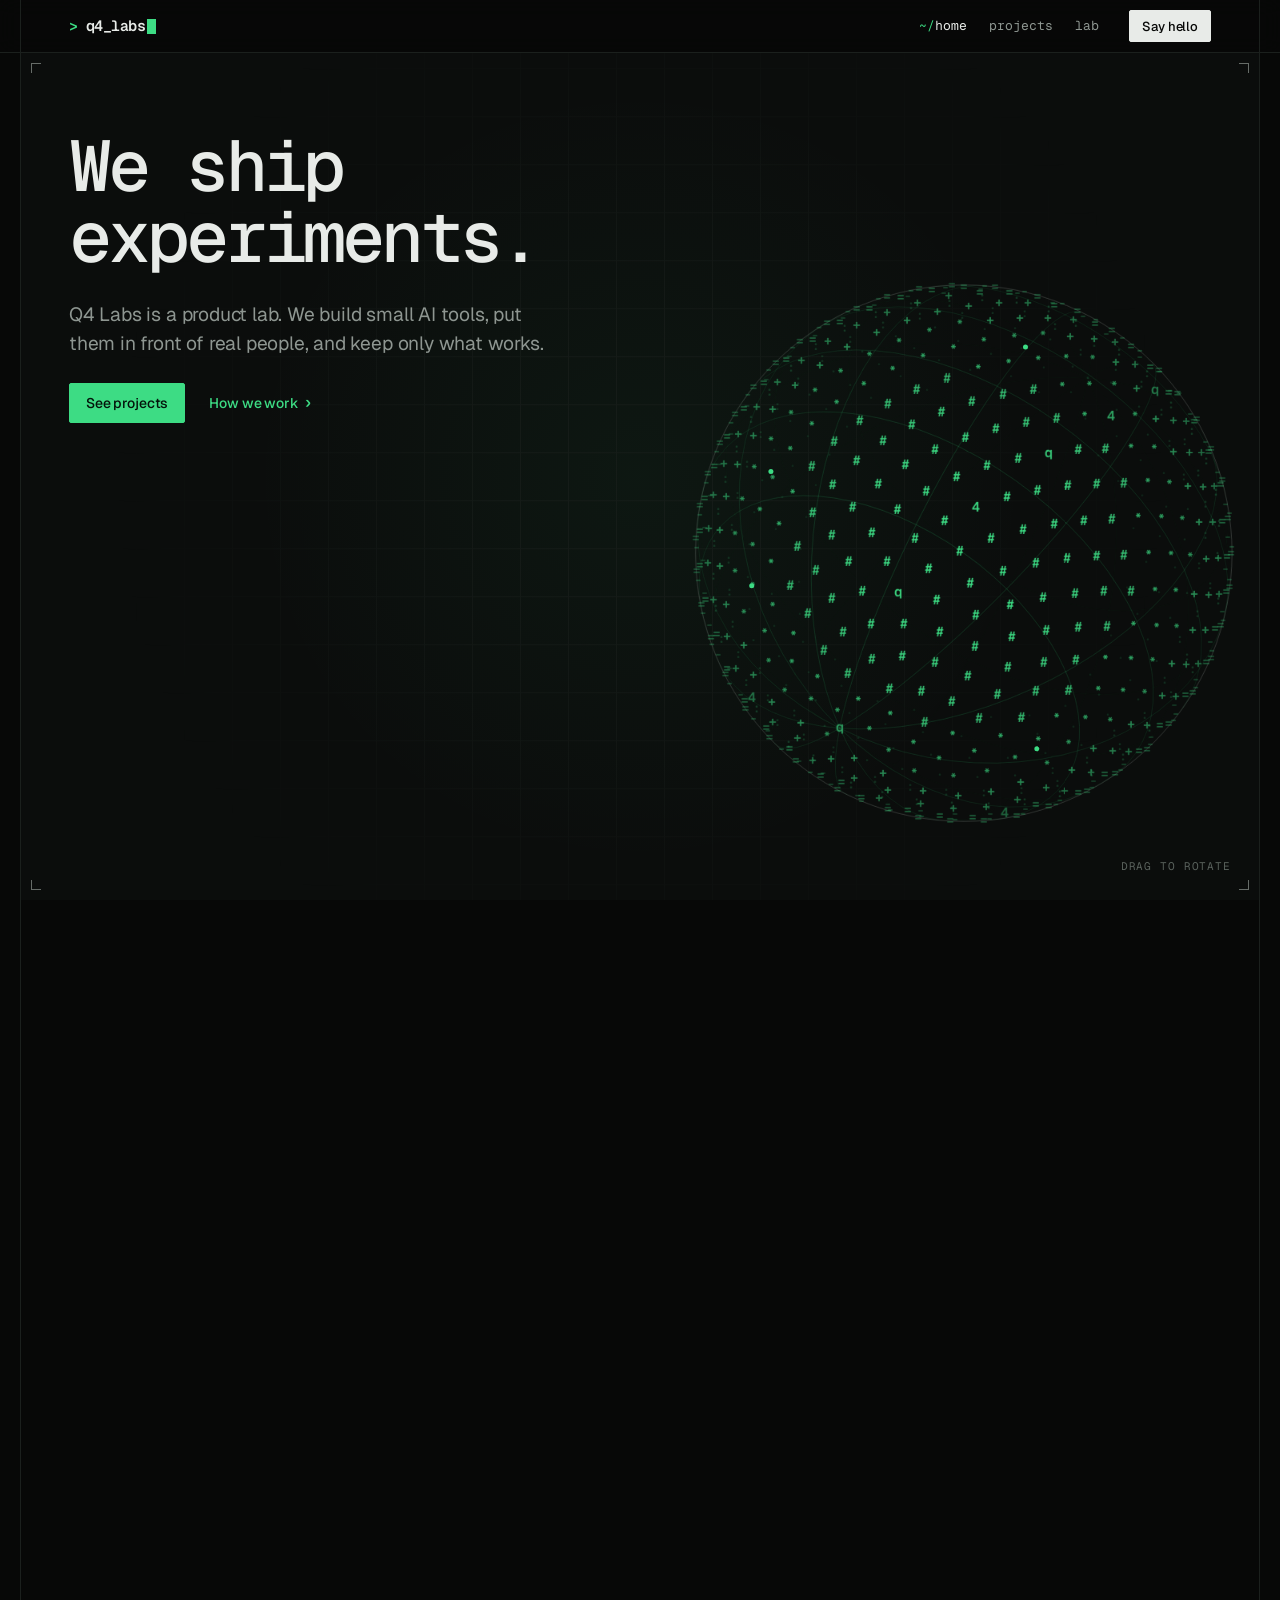
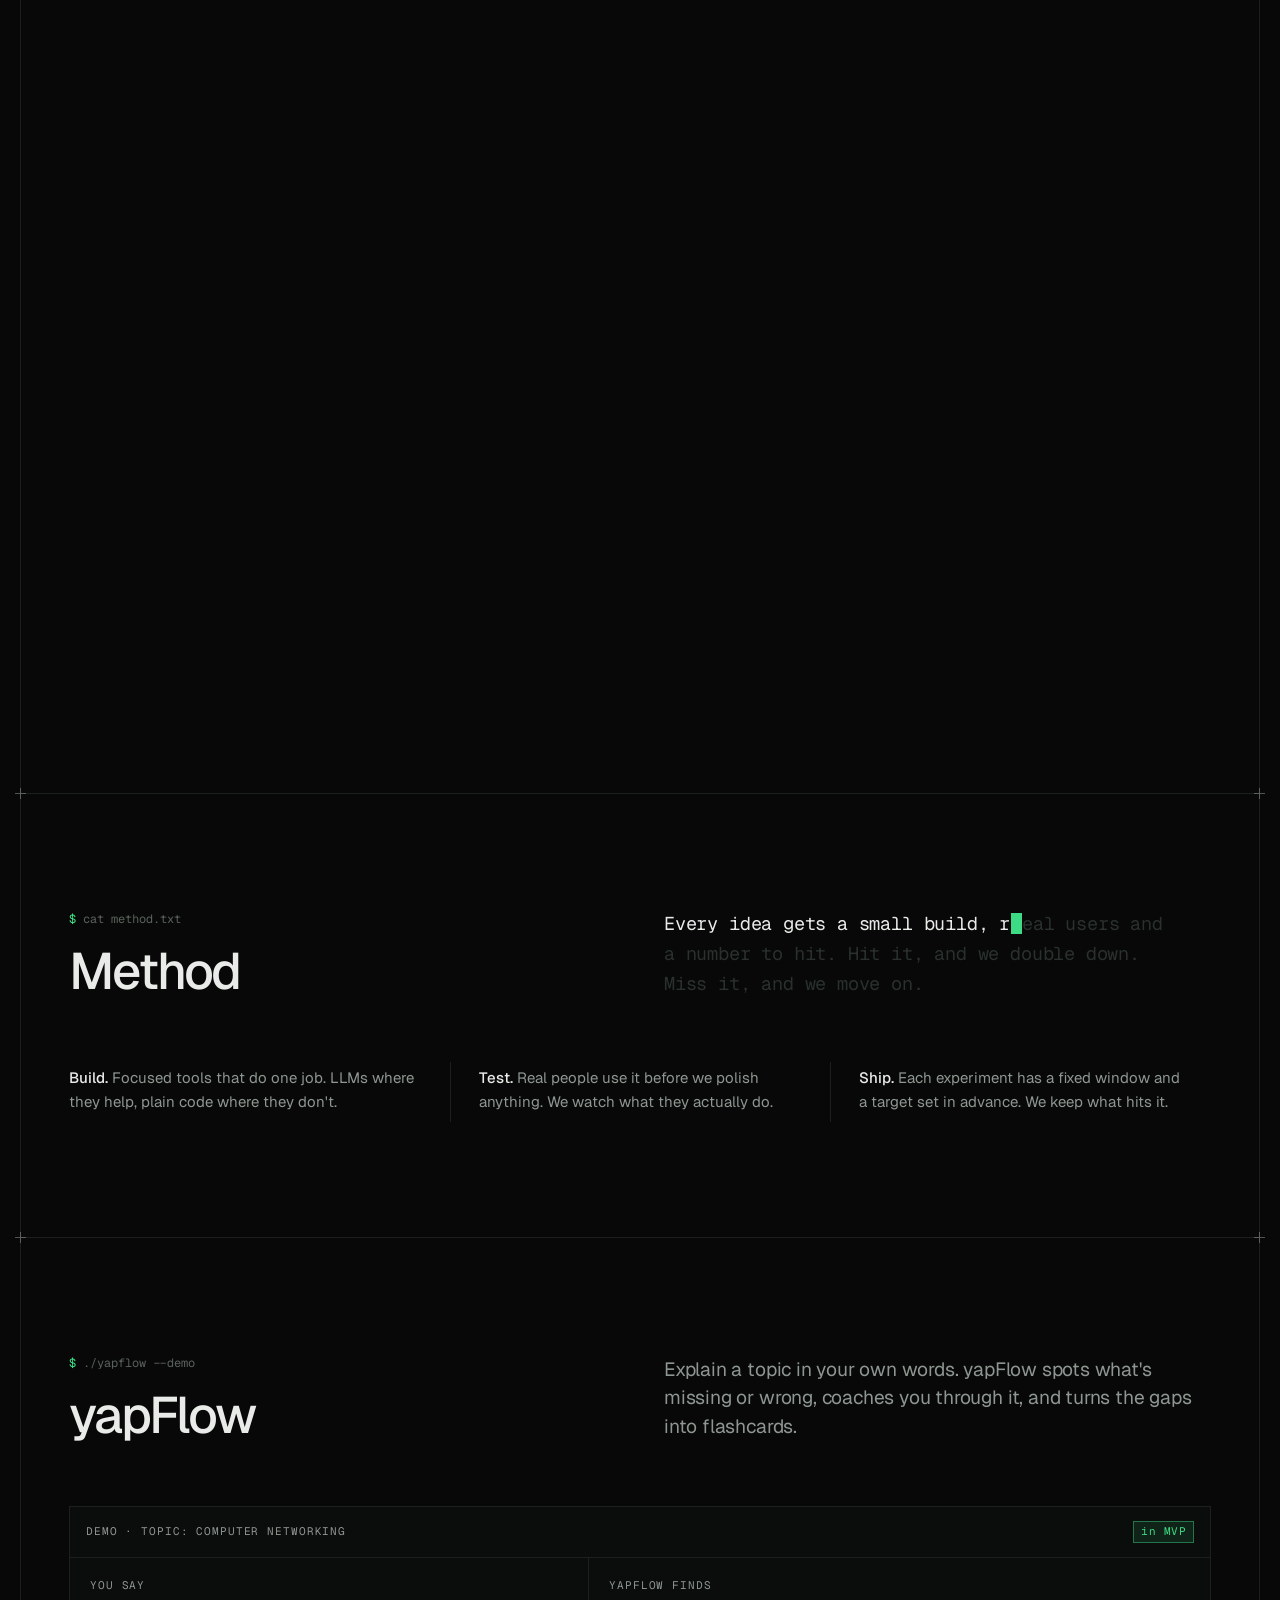
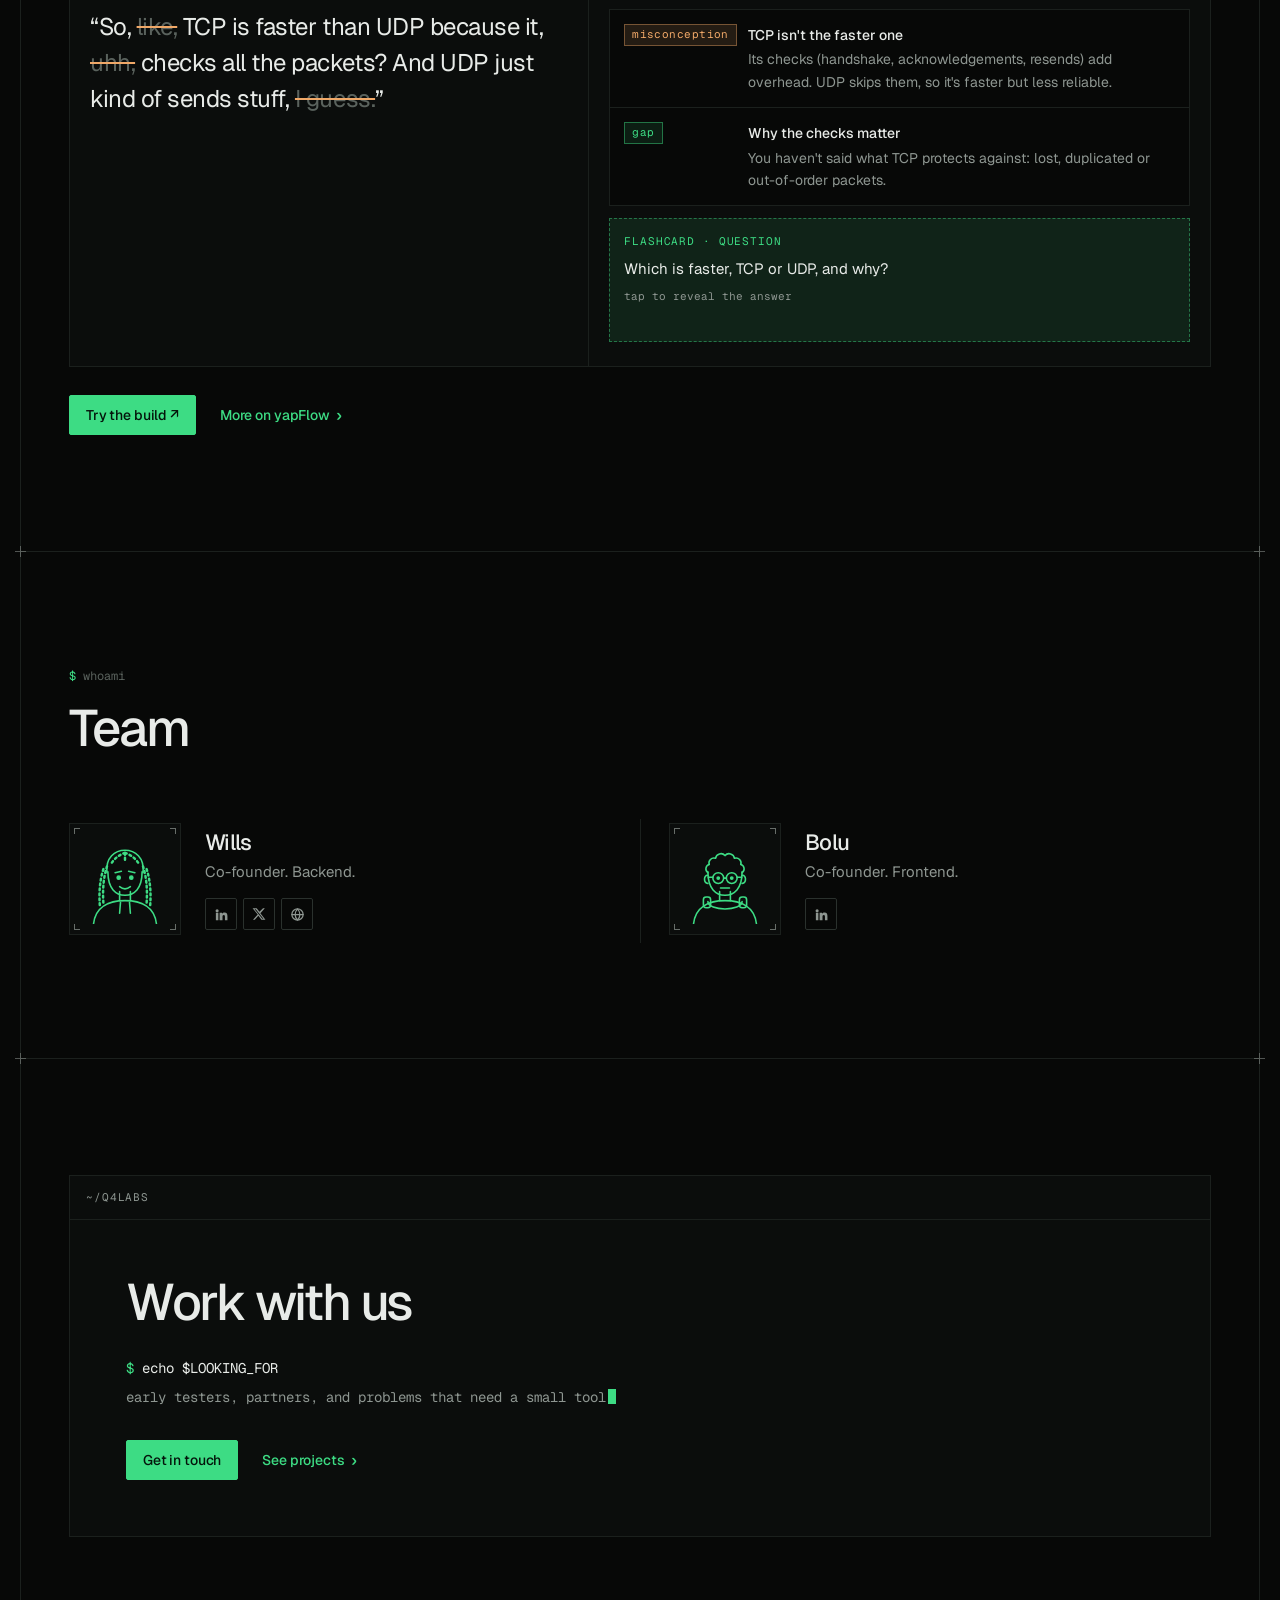
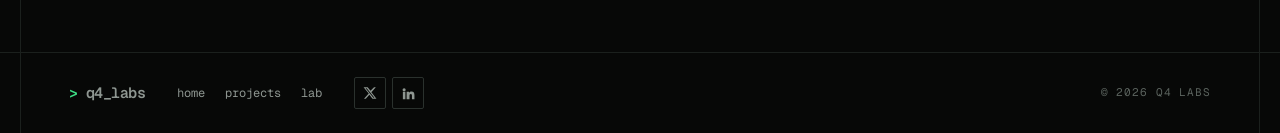
==== commit a3970f25: "Hero headline back in Geist Mono Co-Authored-By: Claude Opus 5.5 <noreply@anthropic.com> Claude-Sess" ====
--- a/index.html
+++ b/index.html
@@ -99,7 +99,7 @@
     <section class="block block--flush scene" data-scene aria-labelledby="hero-title">
         <div class="scene__stage">
             <div class="hero-head">
-                <h1 class="display" id="hero-title">We ship experiments.</h1>
+                <h1 class="display display--mono" id="hero-title">We ship experiments.</h1>
                 <div class="hero-head__side">
                     <p class="lede">Q4 Labs is a product lab. We build small AI tools, put them in front of real people,
                         and keep only what works.</p>
--- a/assets/css/styles.css
+++ b/assets/css/styles.css
@@ -82,6 +82,8 @@
 .cmd { font-family: var(--mono); font-size: 12px; color: var(--dim); margin: 0; }
 .cmd .p { color: var(--signal); }
 .display { font-size: clamp(44px, 6vw, 80px); line-height: 1; letter-spacing: -0.045em; font-weight: 500; margin: 0; text-wrap: balance; }
+/* hero headline stays in the mono voice */
+.display--mono { font-family: var(--mono); font-size: clamp(40px, 5.6vw, 76px); letter-spacing: -0.055em; }
 .h2 { font-size: clamp(32px, 4vw, 52px); line-height: 1.04; letter-spacing: -0.04em; font-weight: 500; margin: 0; }
 .h3 { font-size: 17px; line-height: 1.35; letter-spacing: -0.015em; font-weight: 500; margin: 0; }
 .lede { font-size: clamp(17px, 1.5vw, 20px); line-height: 1.5; letter-spacing: -0.01em; color: var(--muted); max-width: 44ch; margin: 0; }
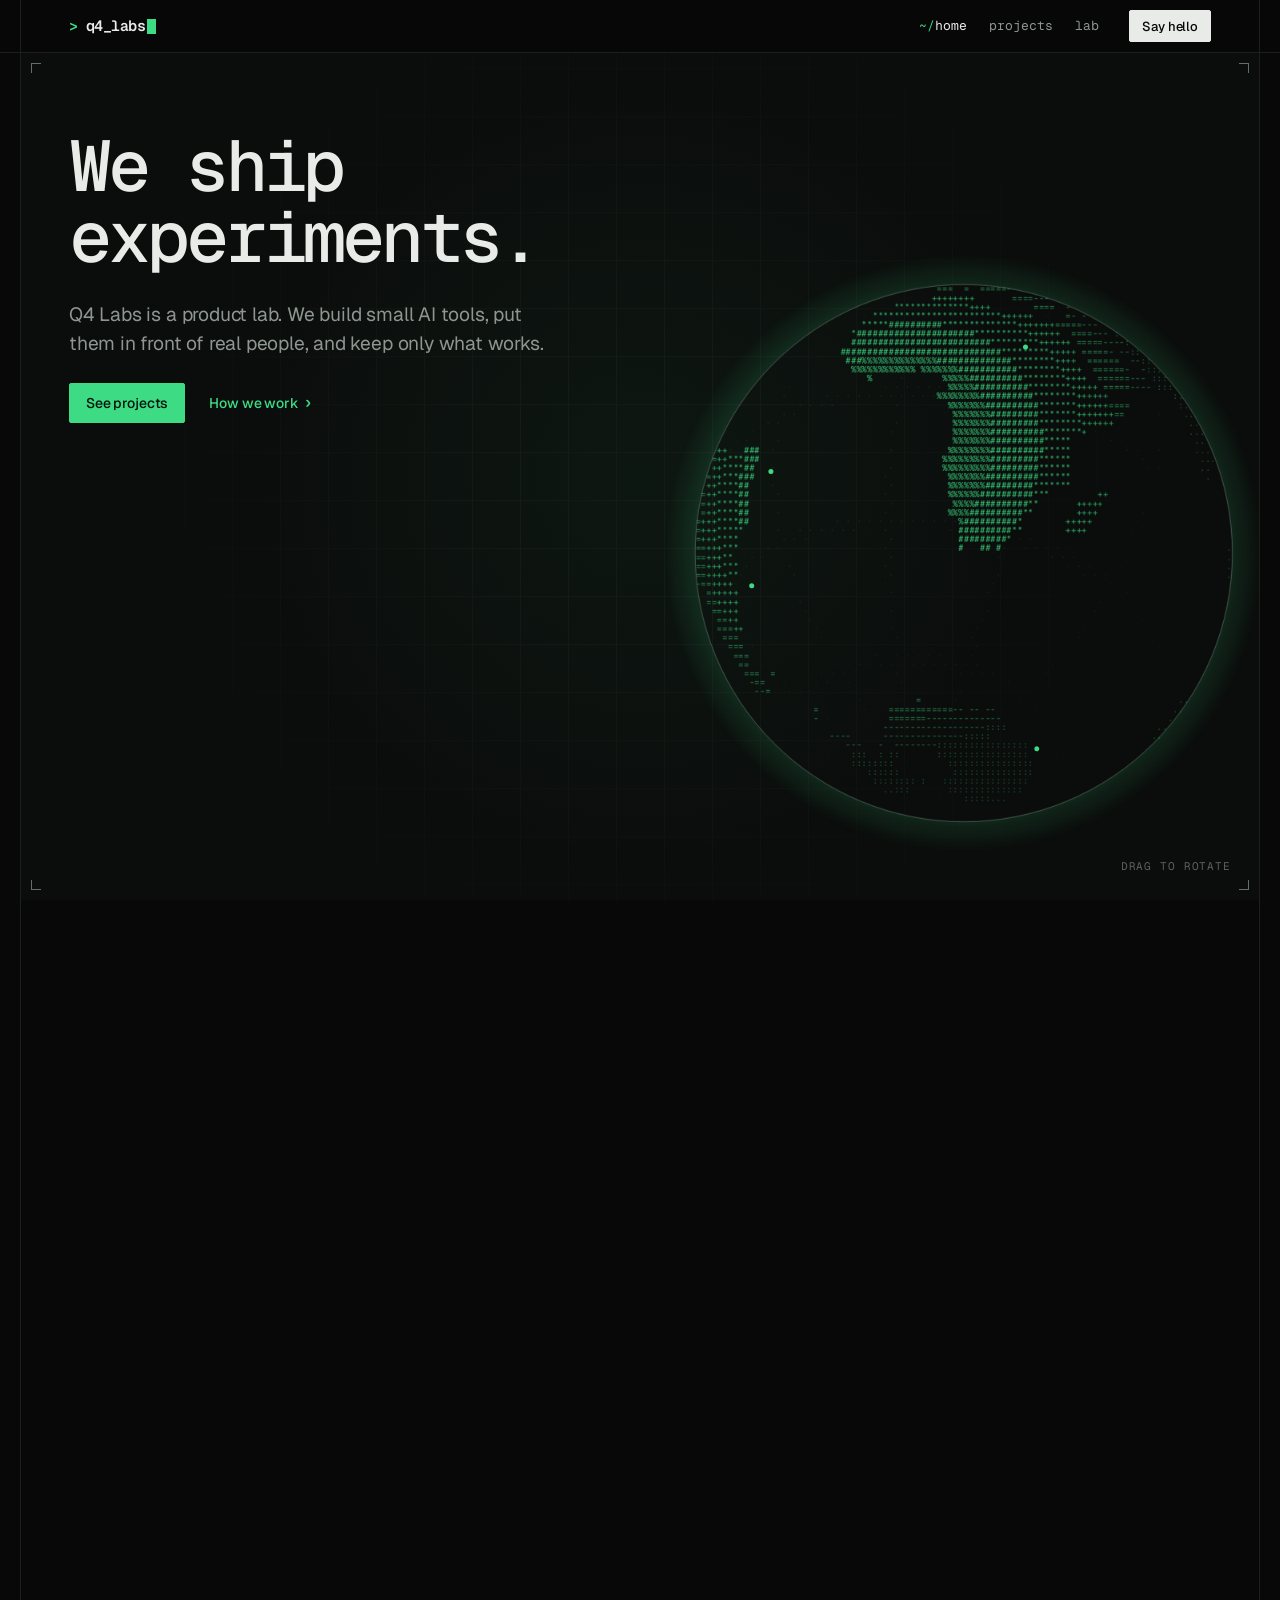
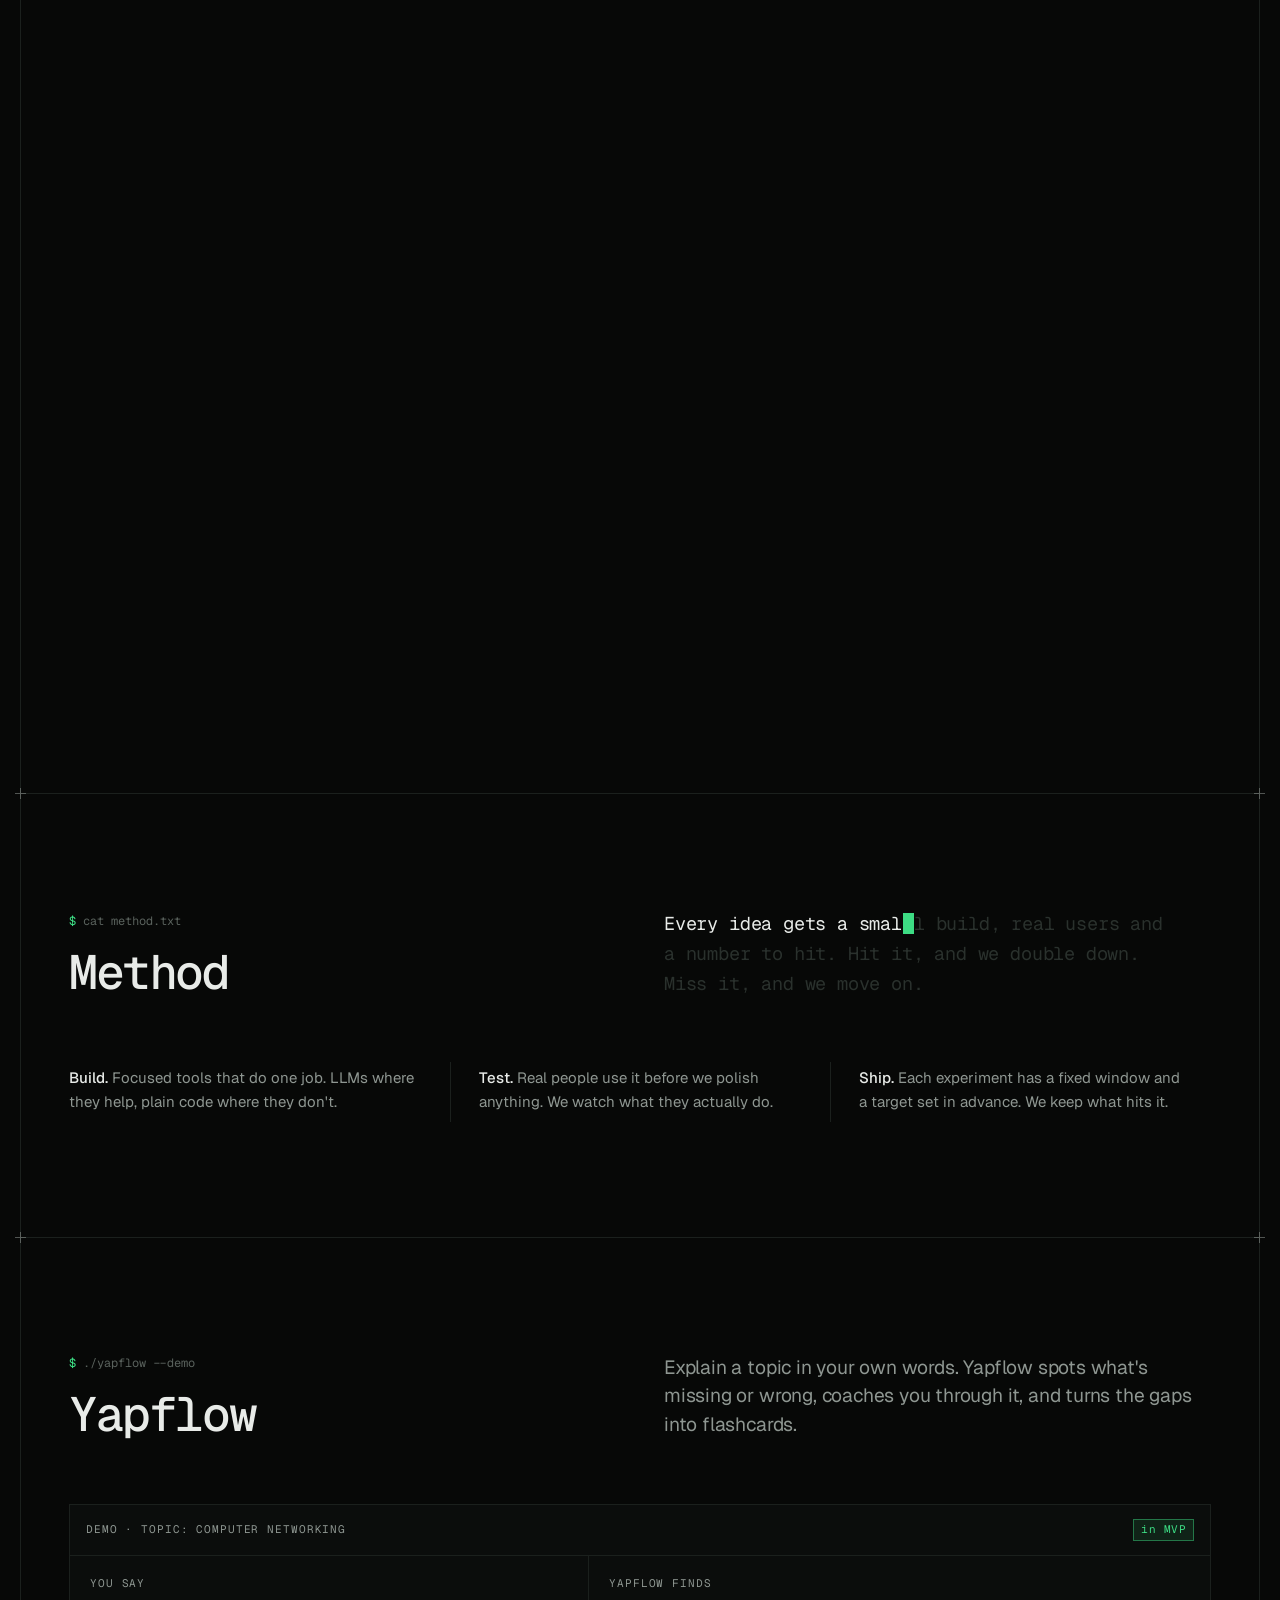
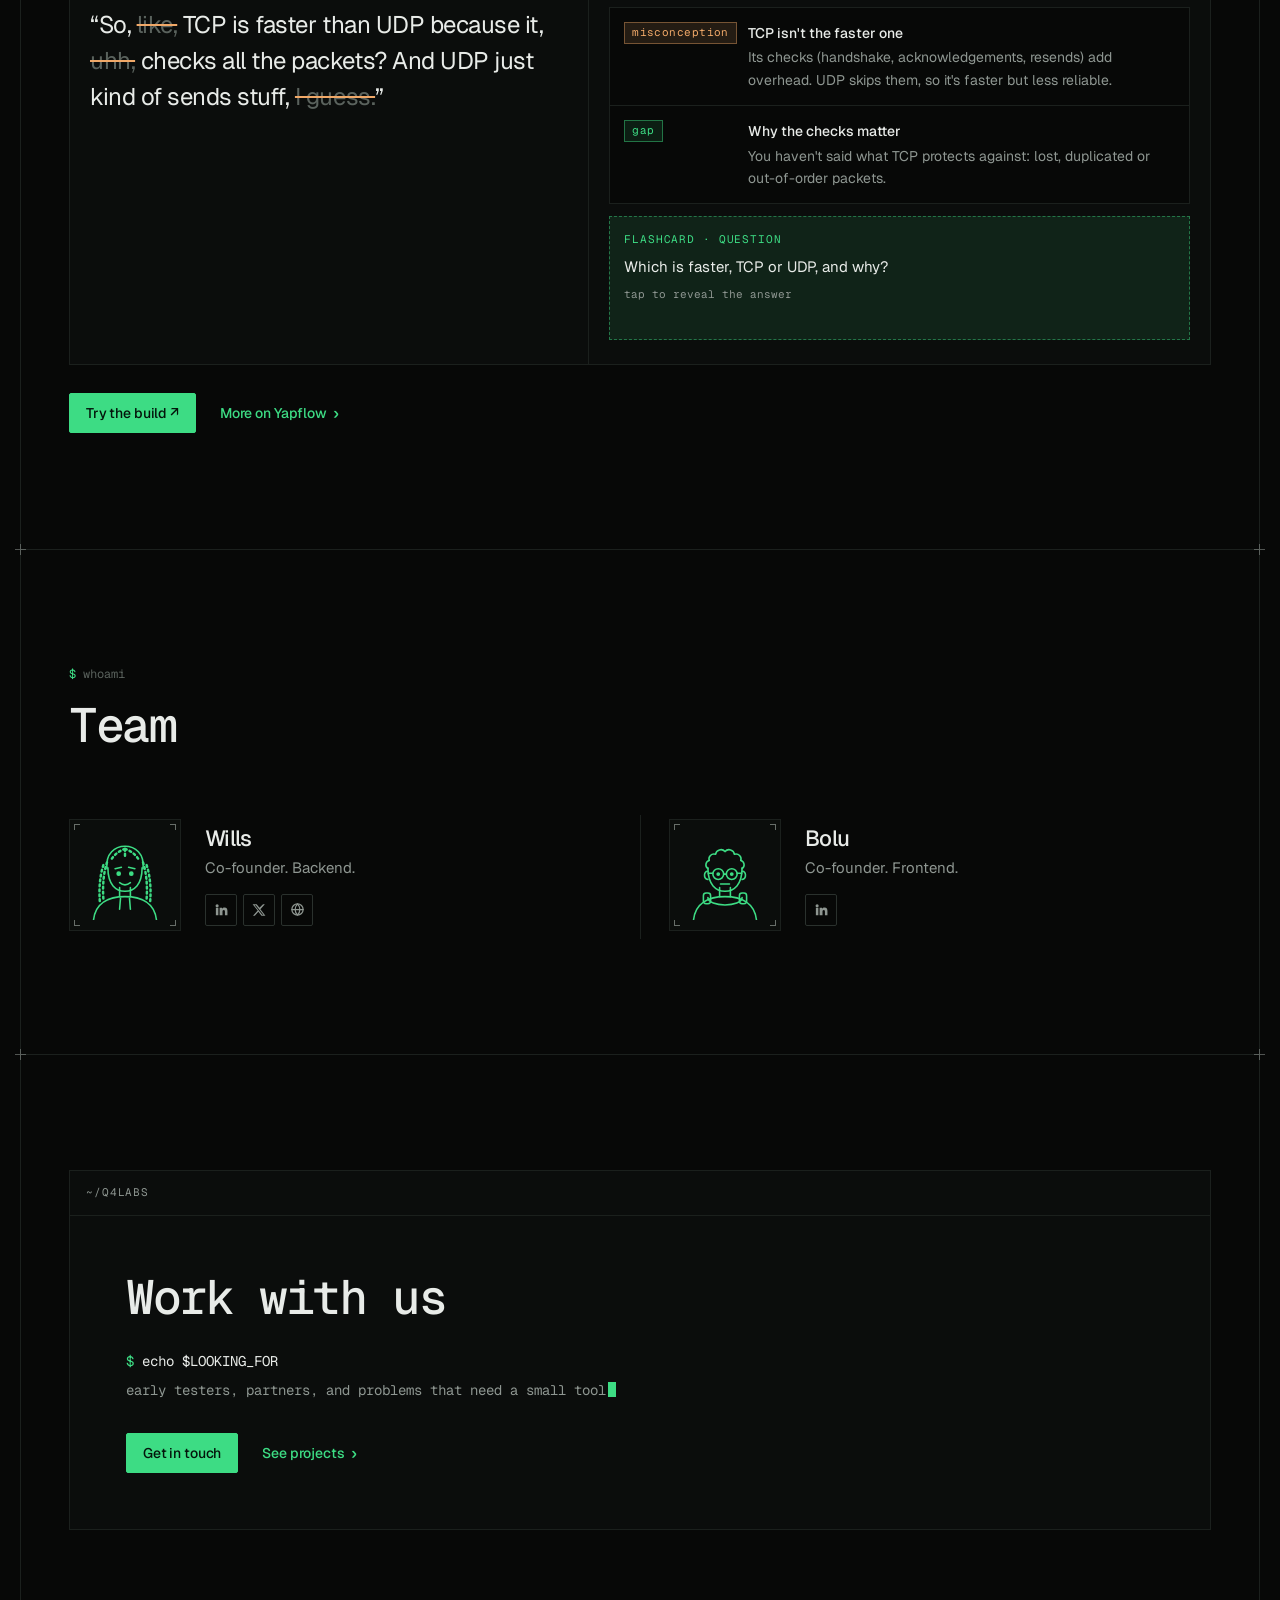
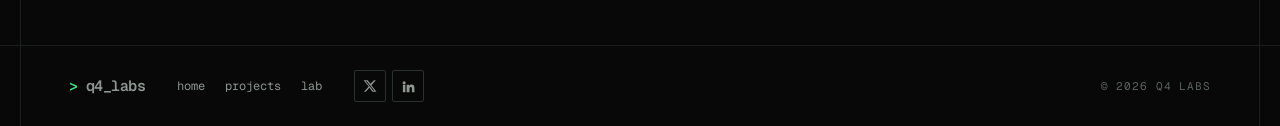
==== commit 141e51c7: "ASCII earth globe, mono titles, Yapflow - Globe draws the real continents: a 1 degree land mask (Nat" ====
--- a/index.html
+++ b/index.html
@@ -5,7 +5,7 @@
     <meta name="viewport" content="width=device-width, initial-scale=1">
     <title>Q4 Labs · a product lab that ships experiments</title>
     <meta name="description"
-          content="Q4 Labs is a product lab building small, sharp AI tools and shipping them fast. First up: yapFlow.">
+          content="Q4 Labs is a product lab building small, sharp AI tools and shipping them fast. First up: Yapflow.">
     <meta name="theme-color" content="#070807">
     <link rel="icon" href="favicon.ico" sizes="any">
     <link rel="icon" href="favicon.svg" type="image/svg+xml">
@@ -99,7 +99,7 @@
     <section class="block block--flush scene" data-scene aria-labelledby="hero-title">
         <div class="scene__stage">
             <div class="hero-head">
-                <h1 class="display display--mono" id="hero-title">We ship experiments.</h1>
+                <h1 class="display" id="hero-title">We ship experiments.</h1>
                 <div class="hero-head__side">
                     <p class="lede">Q4 Labs is a product lab. We build small AI tools, put them in front of real people,
                         and keep only what works.</p>
@@ -122,7 +122,7 @@
 
                 <div class="callouts">
                     <a class="callout callout--1" href="#yapflow">
-                        <span class="tag" data-leader="#globe" data-leader-r="0.78"><span>yapFlow</span></span>
+                        <span class="tag" data-leader="#globe" data-leader-r="0.78"><span>Yapflow</span></span>
                         <span class="chip">in MVP</span>
                     </a>
                     <a class="callout callout--2 callout--r" href="#team">
@@ -164,9 +164,9 @@
         <div class="intro">
             <div class="intro__title">
                 <p class="cmd"><span class="p">$</span> ./yapflow --demo</p>
-                <h2 class="h2" id="yap-title">yapFlow</h2>
-            </div>
-            <p class="lede">Explain a topic in your own words. yapFlow spots what's missing or wrong, coaches you
+                <h2 class="h2" id="yap-title">Yapflow</h2>
+            </div>
+            <p class="lede">Explain a topic in your own words. Yapflow spots what's missing or wrong, coaches you
                 through it, and turns the gaps into flashcards.</p>
         </div>
 
@@ -183,7 +183,7 @@
                             class="filler">I guess.</span>”</p>
                 </div>
                 <div class="demo__col">
-                    <p class="lbl">yapFlow finds</p>
+                    <p class="lbl">Yapflow finds</p>
                     <div class="findings">
                         <div class="finding">
                             <span class="chip chip--warn">misconception</span>
@@ -210,7 +210,7 @@
 
         <div class="btn-row after">
             <a class="btn btn--signal" href="https://yapflow-dev.vercel.app" target="_blank" rel="noopener">Try the build ↗</a>
-            <a class="more" href="projects.html#yapflow">More on yapFlow</a>
+            <a class="more" href="projects.html#yapflow">More on Yapflow</a>
         </div>
     </section>
 
@@ -293,6 +293,7 @@
     </div>
 </footer>
 
+<script src="assets/js/earth-mask.js" defer></script>
 <script src="assets/js/main.js" defer></script>
 </body>
 </html>
--- a/assets/css/styles.css
+++ b/assets/css/styles.css
@@ -81,10 +81,9 @@
 }
 .cmd { font-family: var(--mono); font-size: 12px; color: var(--dim); margin: 0; }
 .cmd .p { color: var(--signal); }
-.display { font-size: clamp(44px, 6vw, 80px); line-height: 1; letter-spacing: -0.045em; font-weight: 500; margin: 0; text-wrap: balance; }
-/* hero headline stays in the mono voice */
-.display--mono { font-family: var(--mono); font-size: clamp(40px, 5.6vw, 76px); letter-spacing: -0.055em; }
-.h2 { font-size: clamp(32px, 4vw, 52px); line-height: 1.04; letter-spacing: -0.04em; font-weight: 500; margin: 0; }
+/* titles speak in mono, paragraphs read in sans */
+.display { font-family: var(--mono); font-size: clamp(40px, 5.6vw, 76px); line-height: 1; letter-spacing: -0.055em; font-weight: 500; margin: 0; text-wrap: balance; }
+.h2 { font-family: var(--mono); font-size: clamp(30px, 3.8vw, 48px); line-height: 1.06; letter-spacing: -0.05em; font-weight: 500; margin: 0; }
 .h3 { font-size: 17px; line-height: 1.35; letter-spacing: -0.015em; font-weight: 500; margin: 0; }
 .lede { font-size: clamp(17px, 1.5vw, 20px); line-height: 1.5; letter-spacing: -0.01em; color: var(--muted); max-width: 44ch; margin: 0; }
 .muted { color: var(--muted); }
@@ -286,7 +285,7 @@
 .tx__text .caret { display: inline-block; width: 0.6em; height: 1.15em; background: var(--signal); vertical-align: -0.22em; margin-left: 1px; }
 .tx__text.is-done .caret { animation: blink 1.1s steps(1) infinite; }
 
-/* ---------- yapFlow demo ---------- */
+/* ---------- Yapflow demo ---------- */
 .demo__body { display: grid; grid-template-columns: minmax(0, 1fr) minmax(0, 1.2fr); }
 .demo__col { padding: 20px 20px 24px; min-width: 0; }
 .demo__col + .demo__col { border-left: 1px solid var(--line); }
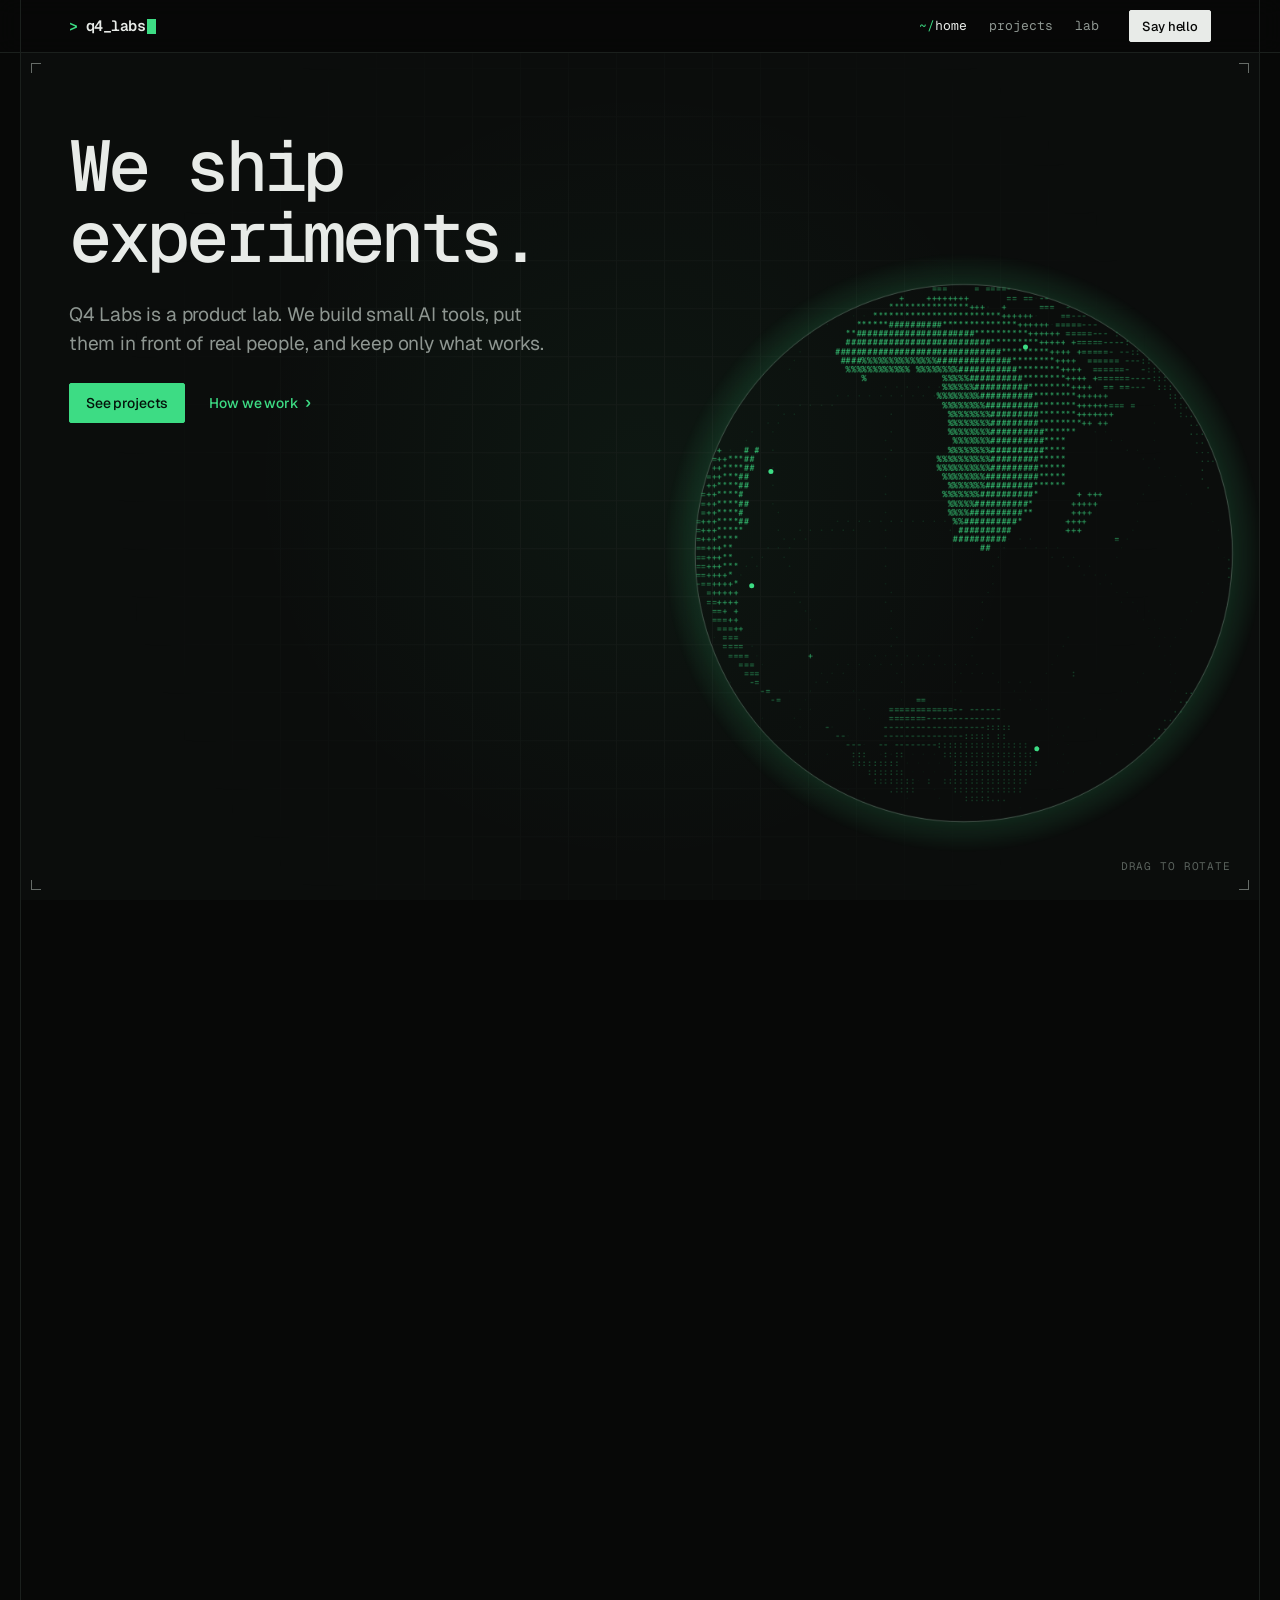
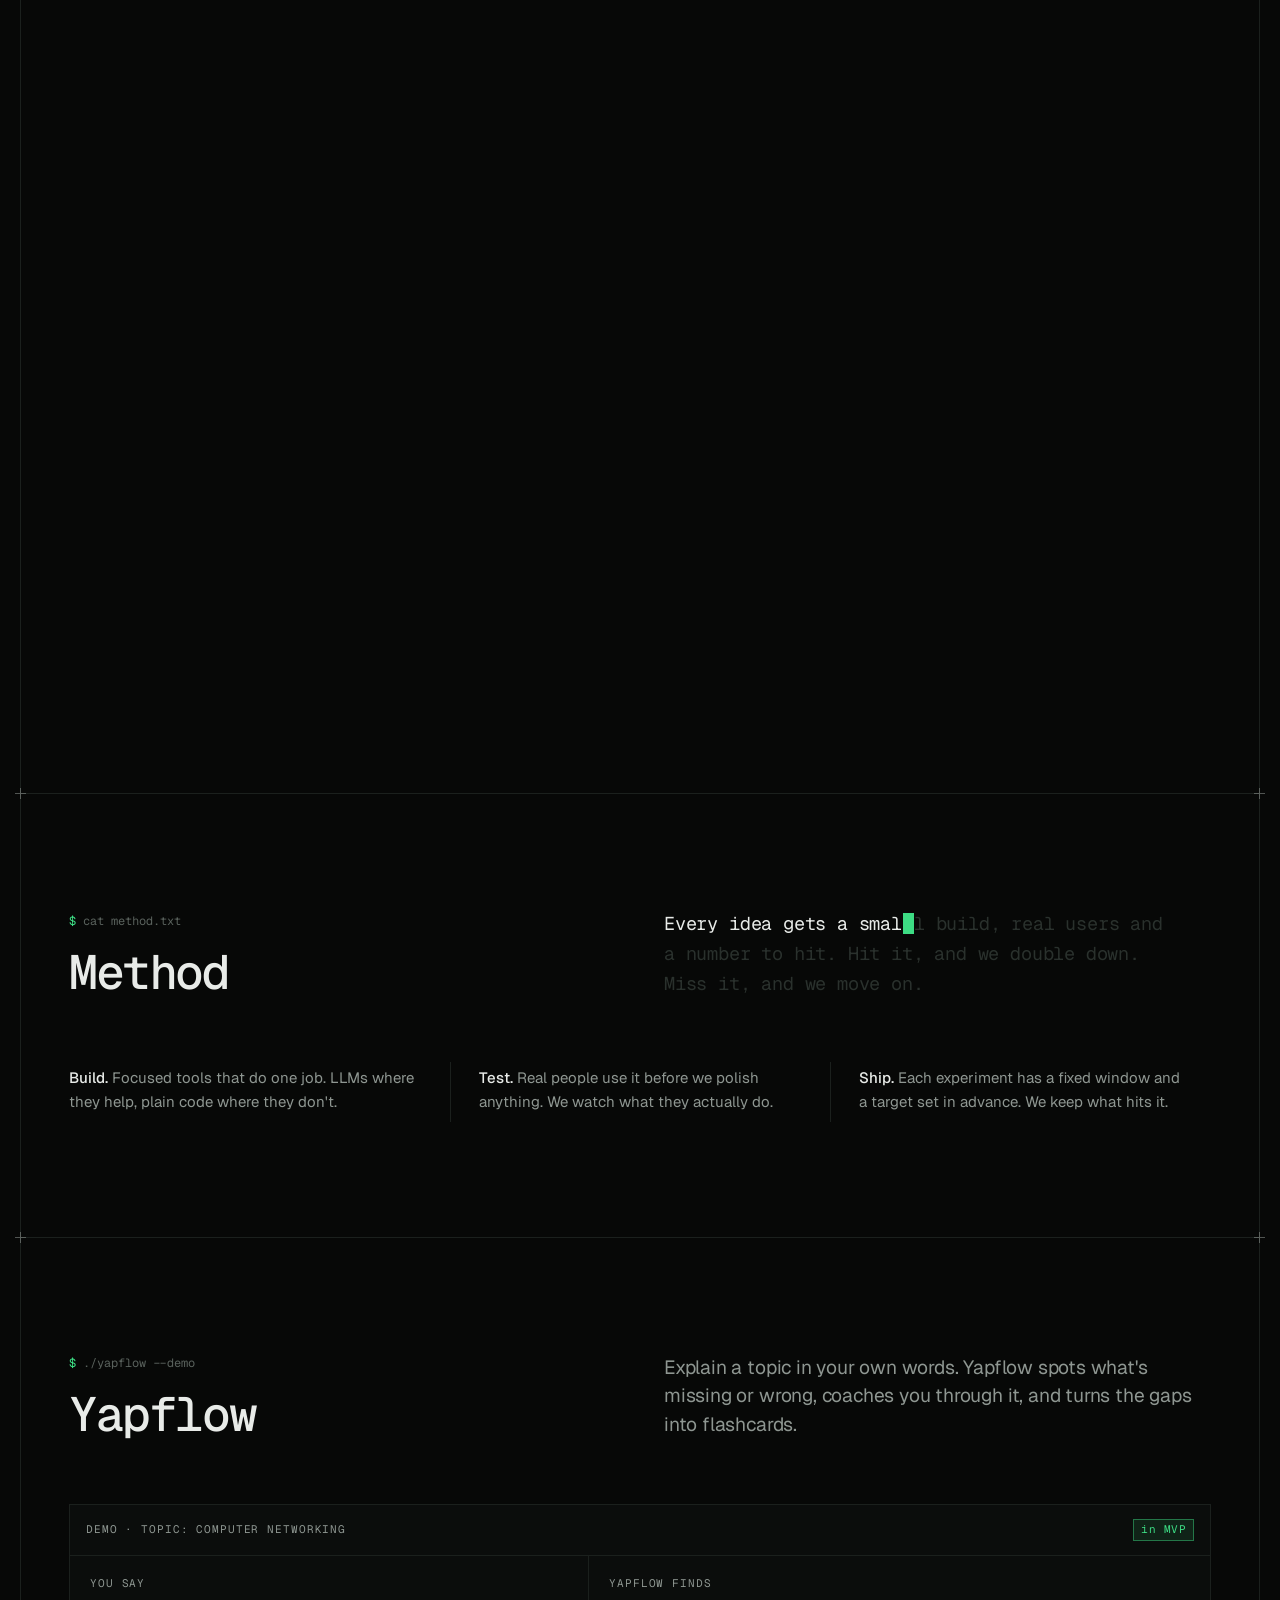
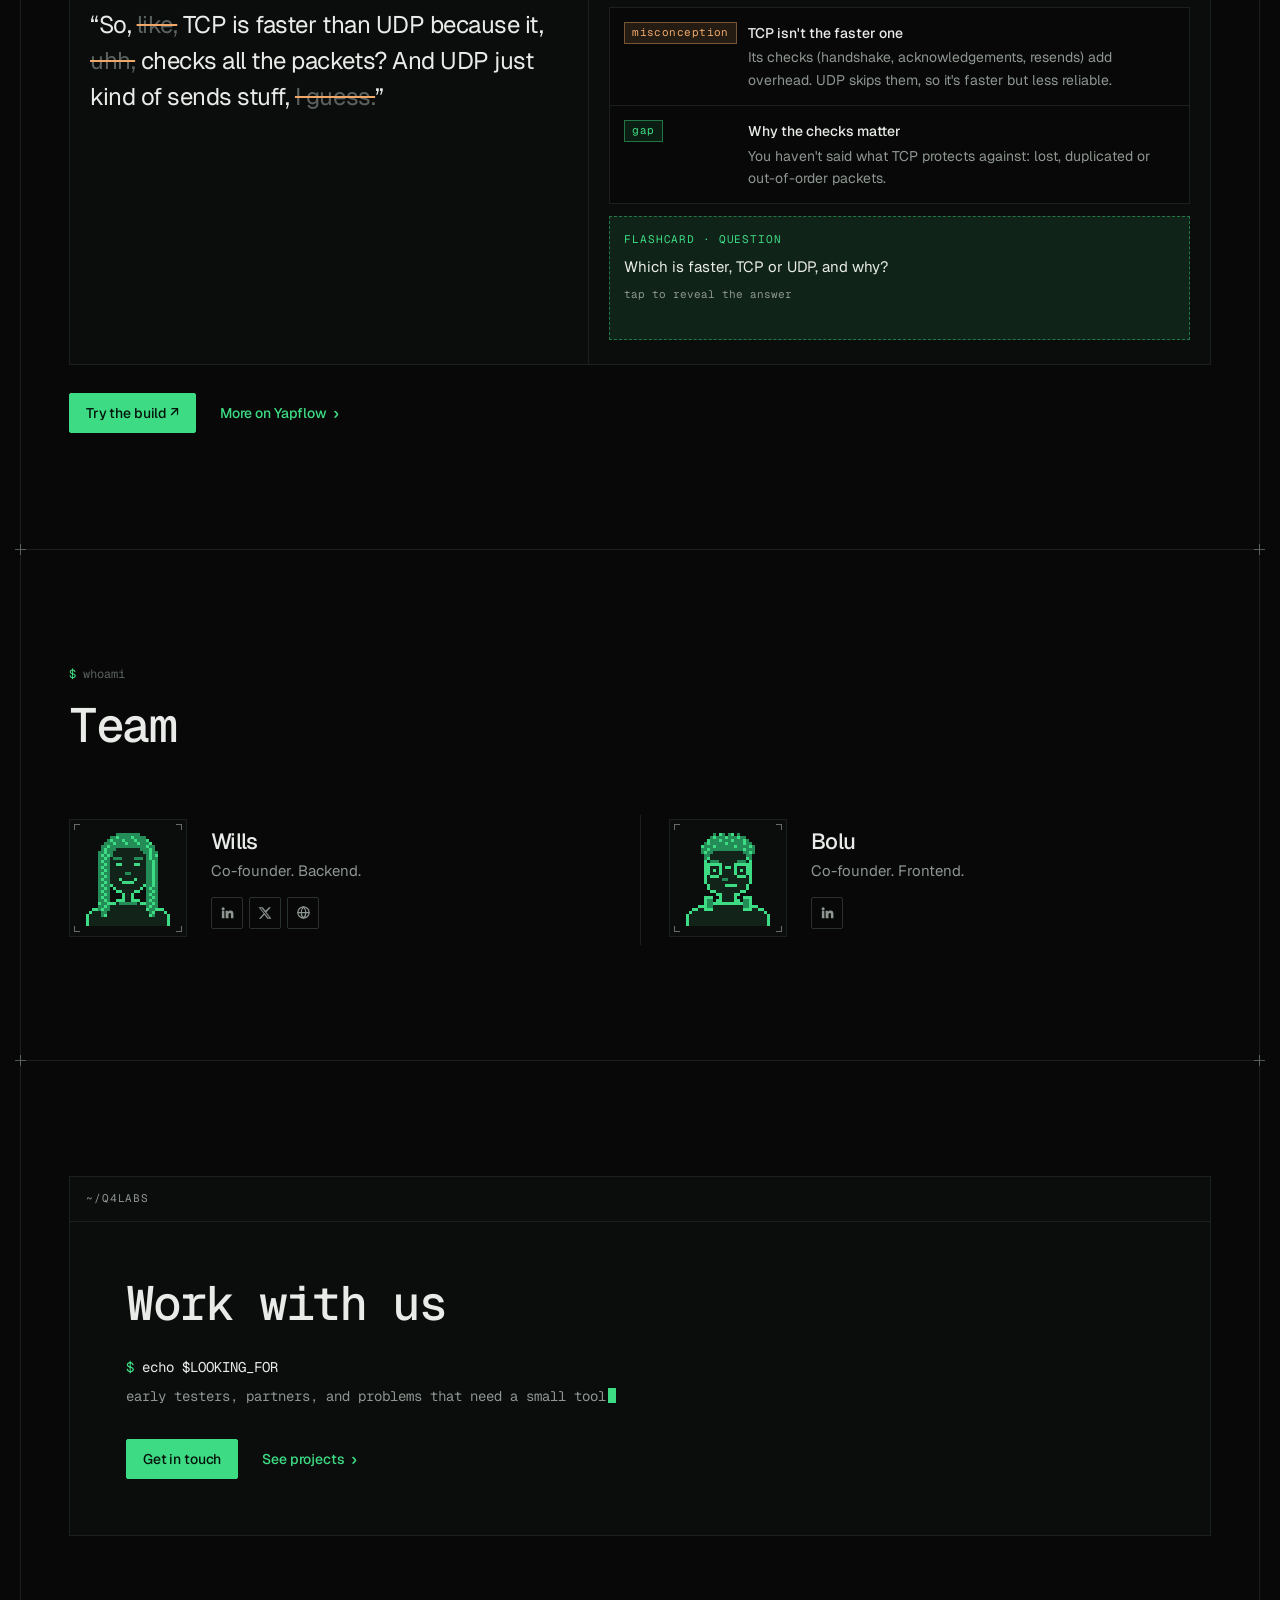
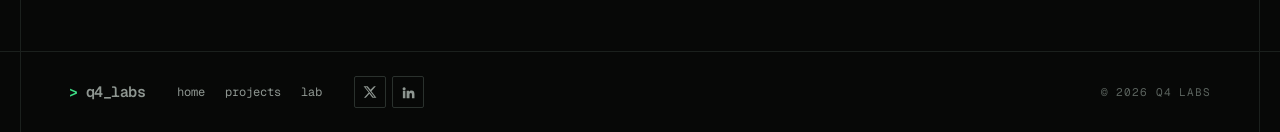
==== commit a73a0960: "Team: pixel portraits for Wills and Bolu Replace the hand-drawn line faces with 32x32 pixel portrait" ====
--- a/index.html
+++ b/index.html
@@ -20,44 +20,9 @@
 
 <svg width="0" height="0" style="position:absolute" aria-hidden="true">
     <defs>
-        <symbol id="face-wills" viewBox="0 0 200 200" fill="none" stroke="currentColor" stroke-width="3.5"
-                stroke-linecap="round" stroke-linejoin="round">
-            <path d="M30 200C34 162 64 148 100 148S166 162 170 200"/>
-            <path d="M88 128v20M112 128v20"/>
-            <path d="M62 84C62 122 80 136 100 136S138 122 138 84"/>
-            <path d="M60 86C56 52 78 36 100 36S144 52 140 86"/>
-            <g stroke-width="5.5" stroke-dasharray="4 7">
-                <path d="M100 42C88 46 76 54 68 68"/>
-                <path d="M100 42C112 46 124 54 132 68"/>
-                <path d="M100 42V64"/>
-                <path d="M60 72C52 96 50 124 52 154"/>
-                <path d="M52 78C44 102 42 130 44 158"/>
-                <path d="M140 72C148 96 150 124 148 154"/>
-                <path d="M148 78C156 102 158 130 156 158"/>
-            </g>
-            <path d="M78 86l14-3M108 83l14 3"/>
-            <circle cx="86" cy="97" r="3.5" fill="currentColor"/>
-            <circle cx="114" cy="97" r="3.5" fill="currentColor"/>
-            <path d="M88 117q12 10 24 0"/>
-            <path d="M90 152l-2 24M110 152l2 24"/>
-        </symbol>
-        <symbol id="face-bolu" viewBox="0 0 200 200" fill="none" stroke="currentColor" stroke-width="3.5"
-                stroke-linecap="round" stroke-linejoin="round">
-            <path d="M30 200C34 162 64 148 100 148S166 162 170 200"/>
-            <path d="M88 128v20M112 128v20"/>
-            <path d="M62 84C62 122 80 136 100 136S138 122 138 84"/>
-            <path d="M62 86a10 10 0 0 1 3-18a11 11 0 0 1 14-14a12 12 0 0 1 21-6a12 12 0 0 1 21 6a11 11 0 0 1 14 14a10 10 0 0 1 3 18"/>
-            <path d="M62 92c-9-2-11 16 0 18M138 92c9-2 11 16 0 18"/>
-            <circle cx="85" cy="98" r="12"/>
-            <circle cx="115" cy="98" r="12"/>
-            <path d="M97 98h6M73 96h-10M127 96h10"/>
-            <circle cx="85" cy="98" r="2.5" fill="currentColor"/>
-            <circle cx="115" cy="98" r="2.5" fill="currentColor"/>
-            <path d="M90 120h20"/>
-            <path d="M62 150c0 22 76 22 76 0"/>
-            <rect x="52" y="140" width="16" height="24" rx="6"/>
-            <rect x="132" y="140" width="16" height="24" rx="6"/>
-        </symbol>
+        <!-- 32x32 pixel portraits: deep fill, mid hair and shading, bright lines -->
+        <symbol id="face-wills" viewBox="0 0 32 32" shape-rendering="crispEdges"><path fill="#12241A" d="M12 6h8v1h-8zM11 7h10v1h-10zM11 8h11v1h-11zM10 9h1v1h-1zM14 9h4v1h-4zM21 9h1v1h-1zM10 10h12v1h-12zM10 11h2v1h-2zM14 11h4v1h-4zM20 11h2v1h-2zM10 12h12v1h-12zM10 13h12v1h-12zM10 14h5v1h-5zM17 14h5v1h-5zM10 15h12v1h-12zM10 16h3v1h-3zM14 16h4v1h-4zM19 16h3v1h-3zM10 17h4v1h-4zM18 17h4v1h-4zM11 18h10v1h-10zM12 19h8v1h-8zM14 20h4v1h-4zM15 21h2v1h-2zM15 22h2v1h-2zM15 23h2v1h-2zM12 24h1v1h-1zM19 24h1v1h-1zM10 25h12v1h-12zM10 26h12v1h-12zM4 27h3v1h-3zM9 27h14v1h-14zM25 27h3v1h-3zM3 28h4v1h-4zM9 28h14v1h-14zM25 28h4v1h-4zM3 29h26v1h-26zM3 30h26v1h-26zM3 31h26v1h-26z"/><path fill="#248C56" d="M12 1h8v1h-8zM10 2h2v1h-2zM13 2h4v1h-4zM18 2h4v1h-4zM9 3h1v1h-1zM11 3h3v1h-3zM15 3h3v1h-3zM19 3h3v1h-3zM8 4h3v1h-3zM12 4h3v1h-3zM16 4h3v1h-3zM20 4h3v1h-3zM7 5h2v1h-2zM10 5h12v1h-12zM23 5h2v1h-2zM7 6h1v1h-1zM9 6h3v1h-3zM20 6h3v1h-3zM24 6h1v1h-1zM6 7h2v1h-2zM9 7h2v1h-2zM21 7h2v1h-2zM24 7h2v1h-2zM6 8h1v1h-1zM8 8h1v1h-1zM10 8h1v1h-1zM22 8h1v1h-1zM24 8h1v1h-1zM6 9h2v1h-2zM9 9h1v1h-1zM11 9h3v1h-3zM18 9h3v1h-3zM22 9h1v1h-1zM24 9h2v1h-2zM6 10h1v1h-1zM8 10h2v1h-2zM22 10h2v1h-2zM25 10h1v1h-1zM6 11h2v1h-2zM9 11h1v1h-1zM22 11h2v1h-2zM25 11h1v1h-1zM6 12h1v1h-1zM8 12h2v1h-2zM22 12h2v1h-2zM25 12h1v1h-1zM6 13h2v1h-2zM9 13h1v1h-1zM22 13h2v1h-2zM25 13h1v1h-1zM6 14h1v1h-1zM8 14h2v1h-2zM15 14h2v1h-2zM22 14h2v1h-2zM25 14h1v1h-1zM6 15h2v1h-2zM9 15h1v1h-1zM22 15h2v1h-2zM25 15h1v1h-1zM6 16h1v1h-1zM8 16h2v1h-2zM22 16h2v1h-2zM25 16h1v1h-1zM6 17h2v1h-2zM9 17h1v1h-1zM22 17h2v1h-2zM25 17h1v1h-1zM6 18h1v1h-1zM8 18h2v1h-2zM22 18h2v1h-2zM25 18h1v1h-1zM6 19h2v1h-2zM9 19h1v1h-1zM22 19h1v1h-1zM24 19h2v1h-2zM6 20h1v1h-1zM8 20h2v1h-2zM22 20h2v1h-2zM25 20h1v1h-1zM6 21h2v1h-2zM9 21h1v1h-1zM22 21h1v1h-1zM24 21h2v1h-2zM6 22h1v1h-1zM8 22h2v1h-2zM22 22h2v1h-2zM25 22h1v1h-1zM6 23h2v1h-2zM9 23h1v1h-1zM22 23h1v1h-1zM24 23h2v1h-2zM7 24h2v1h-2zM13 24h6v1h-6zM22 24h2v1h-2zM25 24h1v1h-1zM6 25h2v1h-2zM9 25h1v1h-1zM22 25h1v1h-1zM24 25h2v1h-2zM6 26h1v1h-1zM8 26h2v1h-2zM23 26h2v1h-2zM7 27h2v1h-2zM23 27h1v1h-1zM7 28h1v1h-1zM24 28h1v1h-1z"/><path fill="#3DDC84" d="M12 2h1v1h-1zM17 2h1v1h-1zM10 3h1v1h-1zM14 3h1v1h-1zM18 3h1v1h-1zM22 3h1v1h-1zM11 4h1v1h-1zM15 4h1v1h-1zM19 4h1v1h-1zM23 4h1v1h-1zM9 5h1v1h-1zM22 5h1v1h-1zM8 6h1v1h-1zM23 6h1v1h-1zM8 7h1v1h-1zM23 7h1v1h-1zM7 8h1v1h-1zM9 8h1v1h-1zM23 8h1v1h-1zM25 8h1v1h-1zM8 9h1v1h-1zM23 9h1v1h-1zM7 10h1v1h-1zM24 10h1v1h-1zM8 11h1v1h-1zM12 11h2v1h-2zM18 11h2v1h-2zM24 11h1v1h-1zM7 12h1v1h-1zM24 12h1v1h-1zM8 13h1v1h-1zM24 13h1v1h-1zM7 14h1v1h-1zM24 14h1v1h-1zM8 15h1v1h-1zM24 15h1v1h-1zM7 16h1v1h-1zM13 16h1v1h-1zM18 16h1v1h-1zM24 16h1v1h-1zM8 17h1v1h-1zM14 17h4v1h-4zM24 17h1v1h-1zM7 18h1v1h-1zM10 18h1v1h-1zM21 18h1v1h-1zM24 18h1v1h-1zM8 19h1v1h-1zM11 19h1v1h-1zM20 19h1v1h-1zM23 19h1v1h-1zM7 20h1v1h-1zM12 20h2v1h-2zM18 20h2v1h-2zM24 20h1v1h-1zM8 21h1v1h-1zM14 21h1v1h-1zM17 21h1v1h-1zM23 21h1v1h-1zM7 22h1v1h-1zM14 22h1v1h-1zM17 22h1v1h-1zM24 22h1v1h-1zM8 23h1v1h-1zM12 23h3v1h-3zM17 23h3v1h-3zM23 23h1v1h-1zM6 24h1v1h-1zM9 24h3v1h-3zM20 24h2v1h-2zM24 24h1v1h-1zM8 25h1v1h-1zM23 25h1v1h-1zM4 26h2v1h-2zM7 26h1v1h-1zM22 26h1v1h-1zM25 26h3v1h-3zM3 27h1v1h-1zM24 27h1v1h-1zM28 27h1v1h-1zM2 28h1v1h-1zM8 28h1v1h-1zM23 28h1v1h-1zM29 28h1v1h-1zM2 29h1v1h-1zM29 29h1v1h-1zM2 30h1v1h-1zM29 30h1v1h-1zM2 31h1v1h-1zM29 31h1v1h-1z"/></symbol>
+        <symbol id="face-bolu" viewBox="0 0 32 32" shape-rendering="crispEdges"><path fill="#12241A" d="M11 7h10v1h-10zM10 8h12v1h-12zM10 9h12v1h-12zM9 10h1v1h-1zM13 10h6v1h-6zM22 10h1v1h-1zM14 11h4v1h-4zM10 12h3v1h-3zM14 12h1v1h-1zM17 12h1v1h-1zM19 12h3v1h-3zM10 13h1v1h-1zM12 13h1v1h-1zM14 13h4v1h-4zM19 13h1v1h-1zM21 13h1v1h-1zM10 14h3v1h-3zM14 14h4v1h-4zM19 14h3v1h-3zM9 15h1v1h-1zM13 15h6v1h-6zM22 15h1v1h-1zM9 16h5v1h-5zM16 16h7v1h-7zM9 17h14v1h-14zM10 18h5v1h-5zM19 18h3v1h-3zM10 19h12v1h-12zM12 20h8v1h-8zM14 21h4v1h-4zM14 22h4v1h-4zM14 23h4v1h-4zM11 25h10v1h-10zM6 26h2v1h-2zM11 26h10v1h-10zM24 26h2v1h-2zM4 27h24v1h-24zM3 28h26v1h-26zM3 29h26v1h-26zM3 30h26v1h-26zM3 31h26v1h-26z"/><path fill="#248C56" d="M11 1h1v1h-1zM14 1h1v1h-1zM16 1h1v1h-1zM19 1h1v1h-1zM10 2h1v1h-1zM12 2h3v1h-3zM16 2h3v1h-3zM20 2h2v1h-2zM10 3h3v1h-3zM14 3h3v1h-3zM18 3h3v1h-3zM22 3h1v1h-1zM8 4h1v1h-1zM10 4h5v1h-5zM16 4h5v1h-5zM22 4h2v1h-2zM8 5h3v1h-3zM12 5h6v1h-6zM19 5h4v1h-4zM24 5h1v1h-1zM7 6h2v1h-2zM10 6h11v1h-11zM22 6h3v1h-3zM7 7h1v1h-1zM9 7h2v1h-2zM21 7h2v1h-2zM24 7h1v1h-1zM8 8h2v1h-2zM22 8h2v1h-2zM8 9h1v1h-1zM23 9h1v1h-1zM10 10h3v1h-3zM19 10h3v1h-3zM14 16h2v1h-2zM9 23h2v1h-2zM21 23h2v1h-2zM9 24h2v1h-2zM21 24h2v1h-2zM9 25h2v1h-2zM21 25h2v1h-2z"/><path fill="#3DDC84" d="M13 1h1v1h-1zM17 1h1v1h-1zM11 2h1v1h-1zM15 2h1v1h-1zM19 2h1v1h-1zM9 3h1v1h-1zM13 3h1v1h-1zM17 3h1v1h-1zM21 3h1v1h-1zM9 4h1v1h-1zM15 4h1v1h-1zM21 4h1v1h-1zM7 5h1v1h-1zM11 5h1v1h-1zM18 5h1v1h-1zM23 5h1v1h-1zM9 6h1v1h-1zM21 6h1v1h-1zM8 7h1v1h-1zM23 7h1v1h-1zM9 9h1v1h-1zM22 9h1v1h-1zM8 10h1v1h-1zM23 10h1v1h-1zM8 11h6v1h-6zM18 11h6v1h-6zM8 12h2v1h-2zM13 12h1v1h-1zM15 12h2v1h-2zM18 12h1v1h-1zM22 12h2v1h-2zM8 13h2v1h-2zM11 13h1v1h-1zM13 13h1v1h-1zM18 13h1v1h-1zM20 13h1v1h-1zM22 13h2v1h-2zM8 14h2v1h-2zM13 14h1v1h-1zM18 14h1v1h-1zM22 14h2v1h-2zM8 15h1v1h-1zM10 15h3v1h-3zM19 15h3v1h-3zM23 15h1v1h-1zM8 16h1v1h-1zM23 16h1v1h-1zM8 17h1v1h-1zM23 17h1v1h-1zM9 18h1v1h-1zM15 18h4v1h-4zM22 18h1v1h-1zM9 19h1v1h-1zM22 19h1v1h-1zM10 20h2v1h-2zM20 20h2v1h-2zM12 21h2v1h-2zM18 21h2v1h-2zM8 22h3v1h-3zM13 22h1v1h-1zM18 22h1v1h-1zM21 22h3v1h-3zM8 23h1v1h-1zM12 23h2v1h-2zM18 23h2v1h-2zM23 23h1v1h-1zM8 24h1v1h-1zM11 24h10v1h-10zM23 24h1v1h-1zM6 25h3v1h-3zM23 25h3v1h-3zM4 26h2v1h-2zM8 26h3v1h-3zM21 26h3v1h-3zM26 26h2v1h-2zM3 27h1v1h-1zM28 27h1v1h-1zM2 28h1v1h-1zM29 28h1v1h-1zM2 29h1v1h-1zM29 29h1v1h-1zM2 30h1v1h-1zM29 30h1v1h-1zM2 31h1v1h-1zM29 31h1v1h-1z"/></symbol>
         <symbol id="icon-linkedin" viewBox="0 0 24 24">
             <path fill="currentColor"
                   d="M4.98 3.5a2.5 2.5 0 1 1 0 5 2.5 2.5 0 0 1 0-5zM3 9h4v12H3zM9 9h3.8v1.7h.1c.5-1 1.8-2 3.8-2 4 0 4.8 2.7 4.8 6.1V21h-4v-5.4c0-1.3 0-3-1.8-3s-2.1 1.4-2.1 2.9V21H9z"/>
@@ -227,7 +192,7 @@
             <article class="member">
                 <div class="member__face">
                     <span class="ticks" aria-hidden="true"><i></i></span>
-                    <svg viewBox="0 0 200 200" role="img" aria-label="Line drawing of Wills"><use href="#face-wills"/></svg>
+                    <svg viewBox="0 0 32 32" role="img" aria-label="Pixel portrait of Wills"><use href="#face-wills"/></svg>
                 </div>
                 <div>
                     <h3 class="h3">Wills</h3>
@@ -245,7 +210,7 @@
             <article class="member">
                 <div class="member__face">
                     <span class="ticks" aria-hidden="true"><i></i></span>
-                    <svg viewBox="0 0 200 200" role="img" aria-label="Line drawing of Bolu"><use href="#face-bolu"/></svg>
+                    <svg viewBox="0 0 32 32" role="img" aria-label="Pixel portrait of Bolu"><use href="#face-bolu"/></svg>
                 </div>
                 <div>
                     <h3 class="h3">Bolu</h3>
--- a/assets/css/styles.css
+++ b/assets/css/styles.css
@@ -313,15 +313,16 @@
 }
 
 /* ---------- Team ---------- */
-.member { display: grid; grid-template-columns: 112px minmax(0, 1fr); gap: 24px; align-items: center; }
-.member__face { position: relative; aspect-ratio: 1; padding: 10px; color: var(--signal); background: var(--panel); border: 1px solid var(--line); }
-.member__face svg { width: 100%; height: 100%; }
+.member { display: grid; grid-template-columns: 118px minmax(0, 1fr); gap: 24px; align-items: center; }
+/* 32px portraits drawn at whole multiples (96px desktop, 64px phone) so pixels stay square */
+.member__face { position: relative; aspect-ratio: 1; padding: 10px; background: var(--panel); border: 1px solid var(--line); }
+.member__face svg { width: 100%; height: 100%; shape-rendering: crispEdges; }
 .member__face .ticks::before, .member__face .ticks::after, .member__face .ticks i::before, .member__face .ticks i::after { width: 6px; height: 6px; }
 .member__face .ticks::before { top: 4px; left: 4px; } .member__face .ticks::after { top: 4px; right: 4px; }
 .member__face .ticks i::before { bottom: 4px; left: 4px; } .member__face .ticks i::after { bottom: 4px; right: 4px; }
 .member .h3 { font-size: 22px; letter-spacing: -0.03em; color: var(--text); }
 .member p { margin: 2px 0 14px; }
-@media (max-width: 480px) { .member { grid-template-columns: 88px minmax(0, 1fr); gap: 16px; } }
+@media (max-width: 480px) { .member { grid-template-columns: 86px minmax(0, 1fr); gap: 16px; } }
 
 /* ---------- Terminal panel (CTA / contact) ---------- */
 .term__body { padding: clamp(24px, 5vw, 56px); }
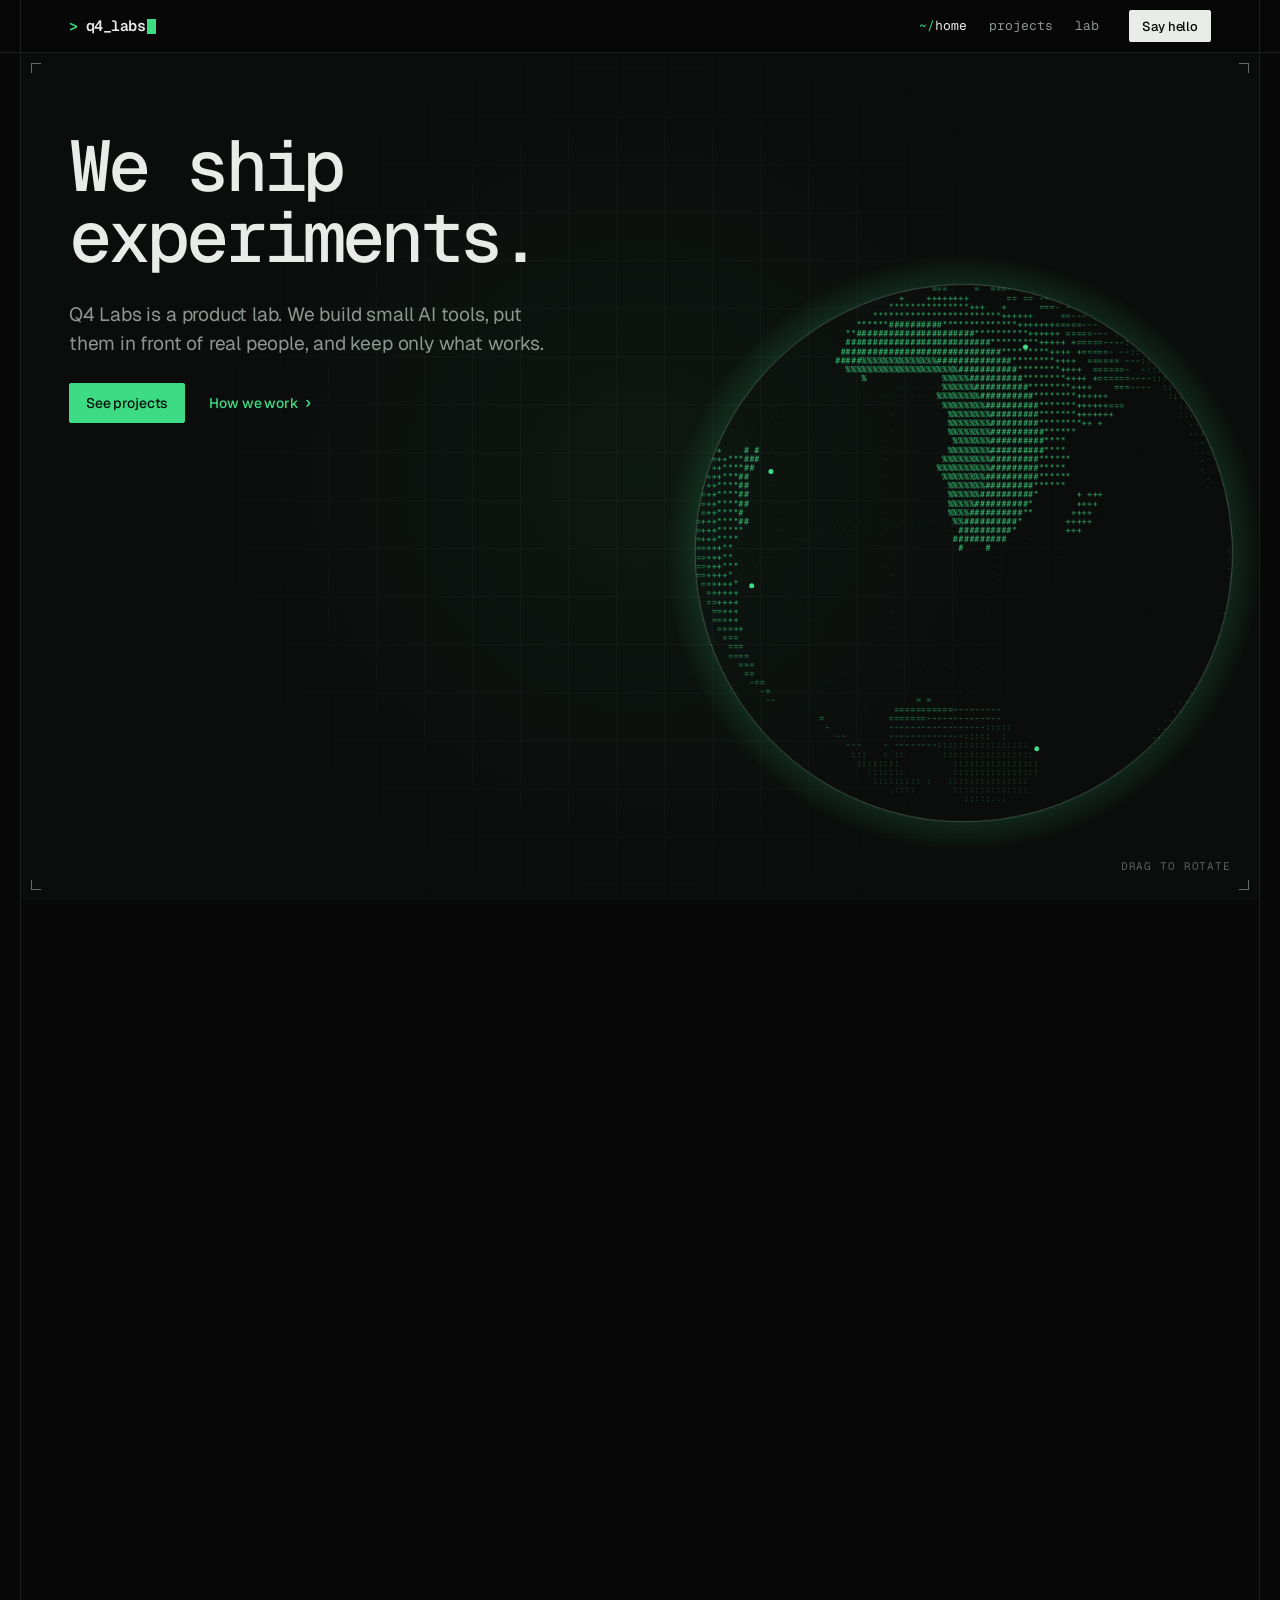
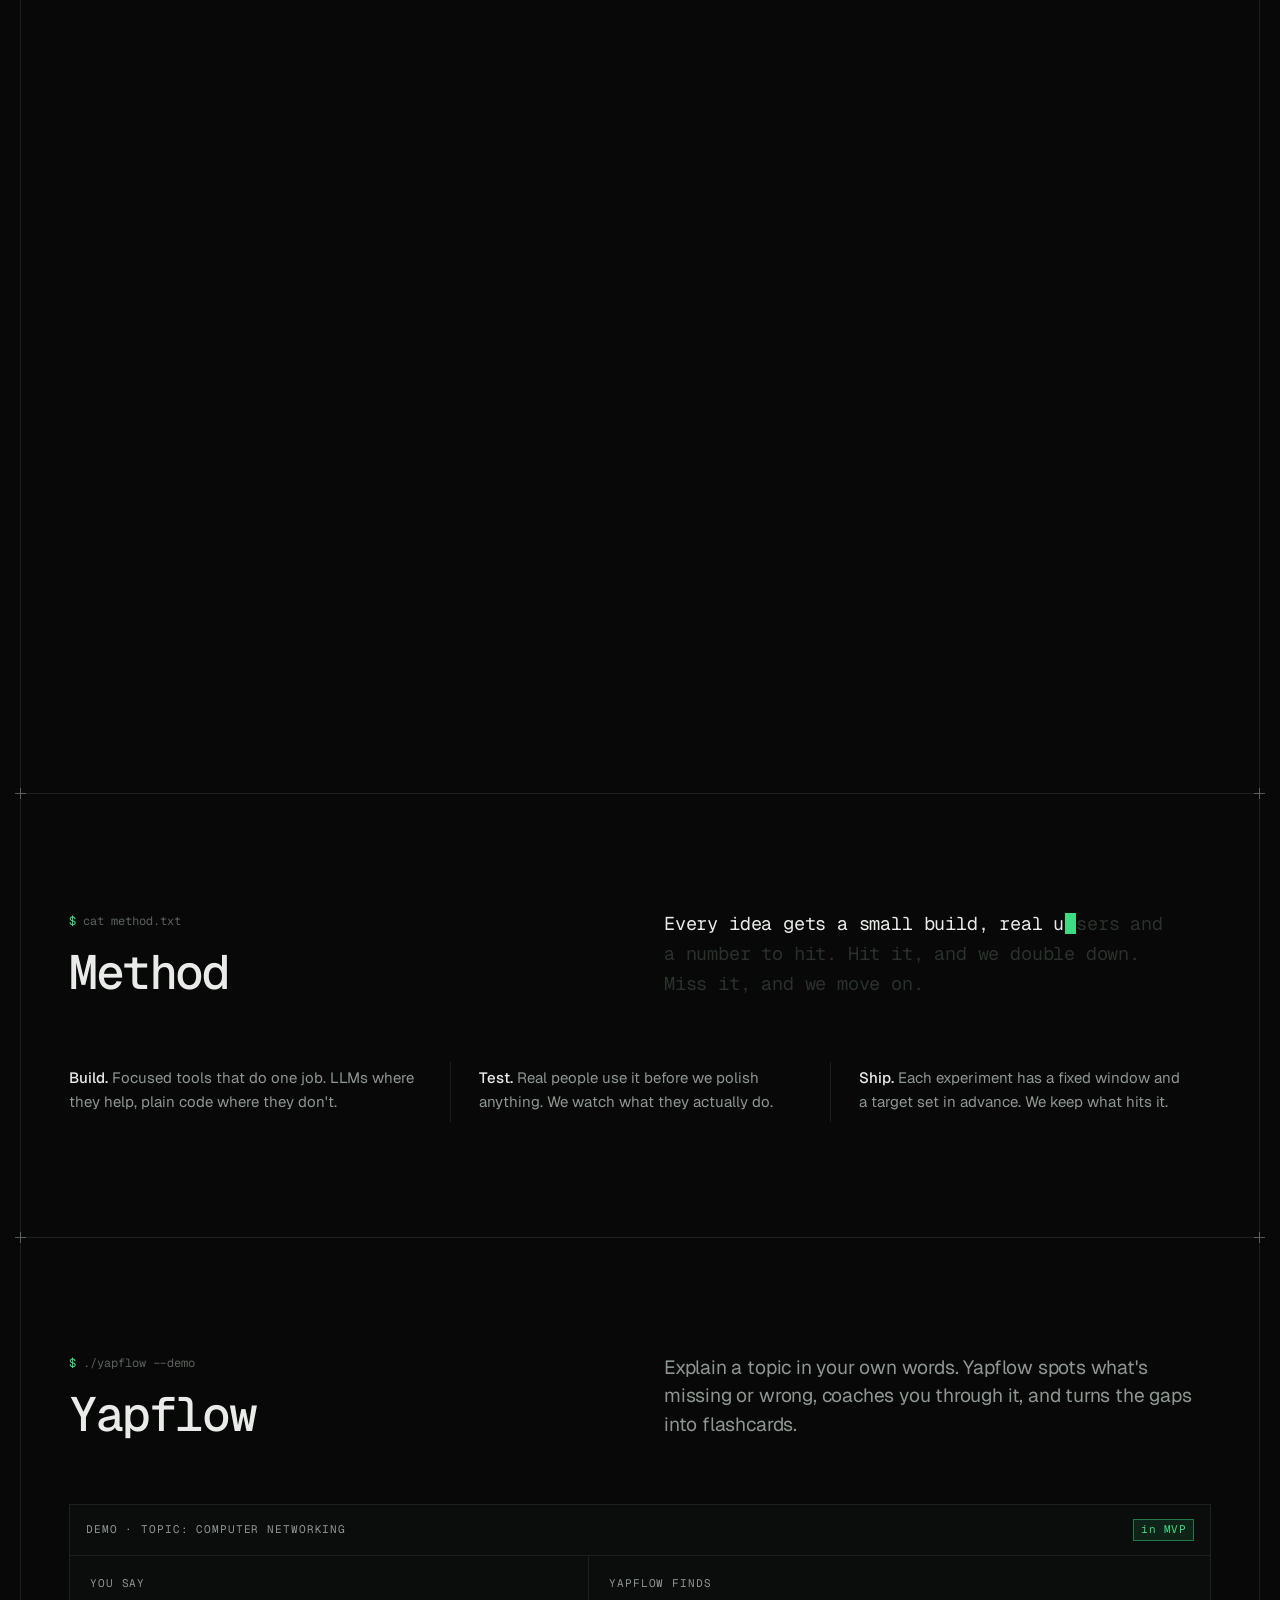
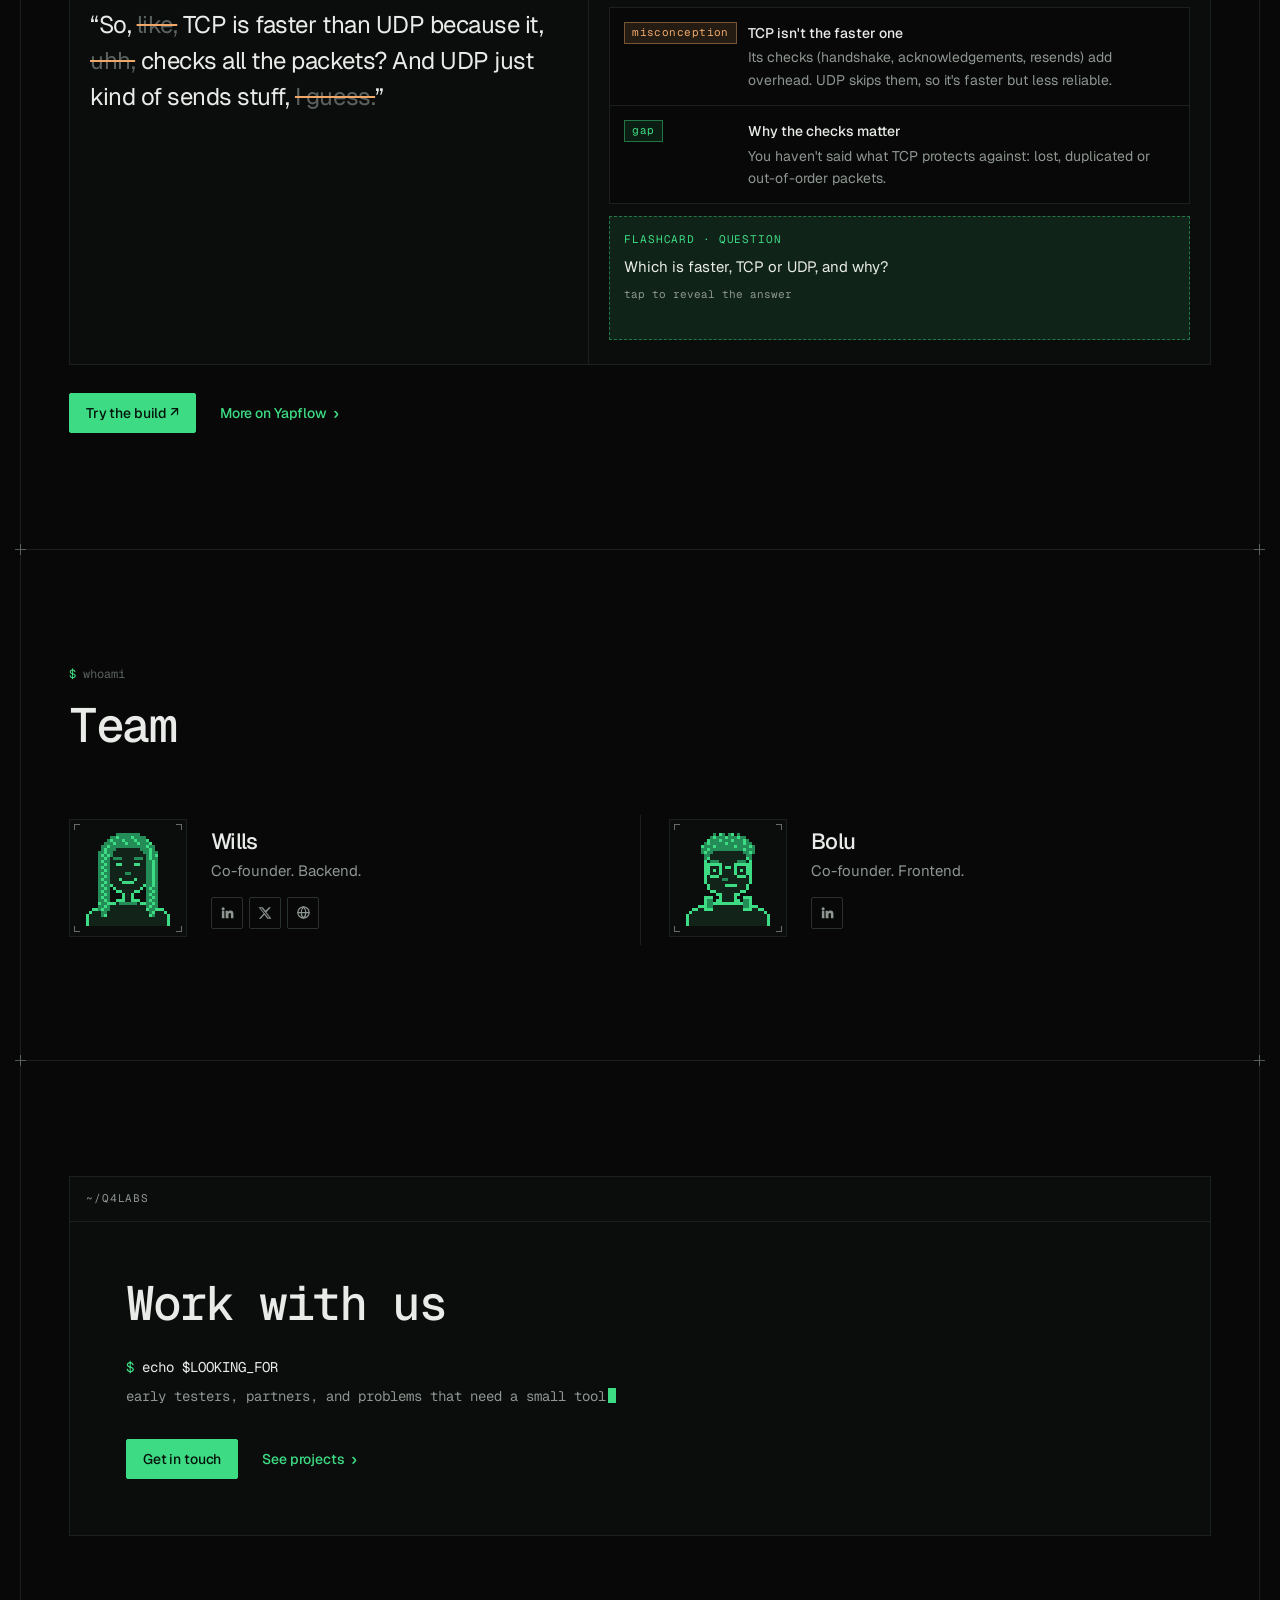
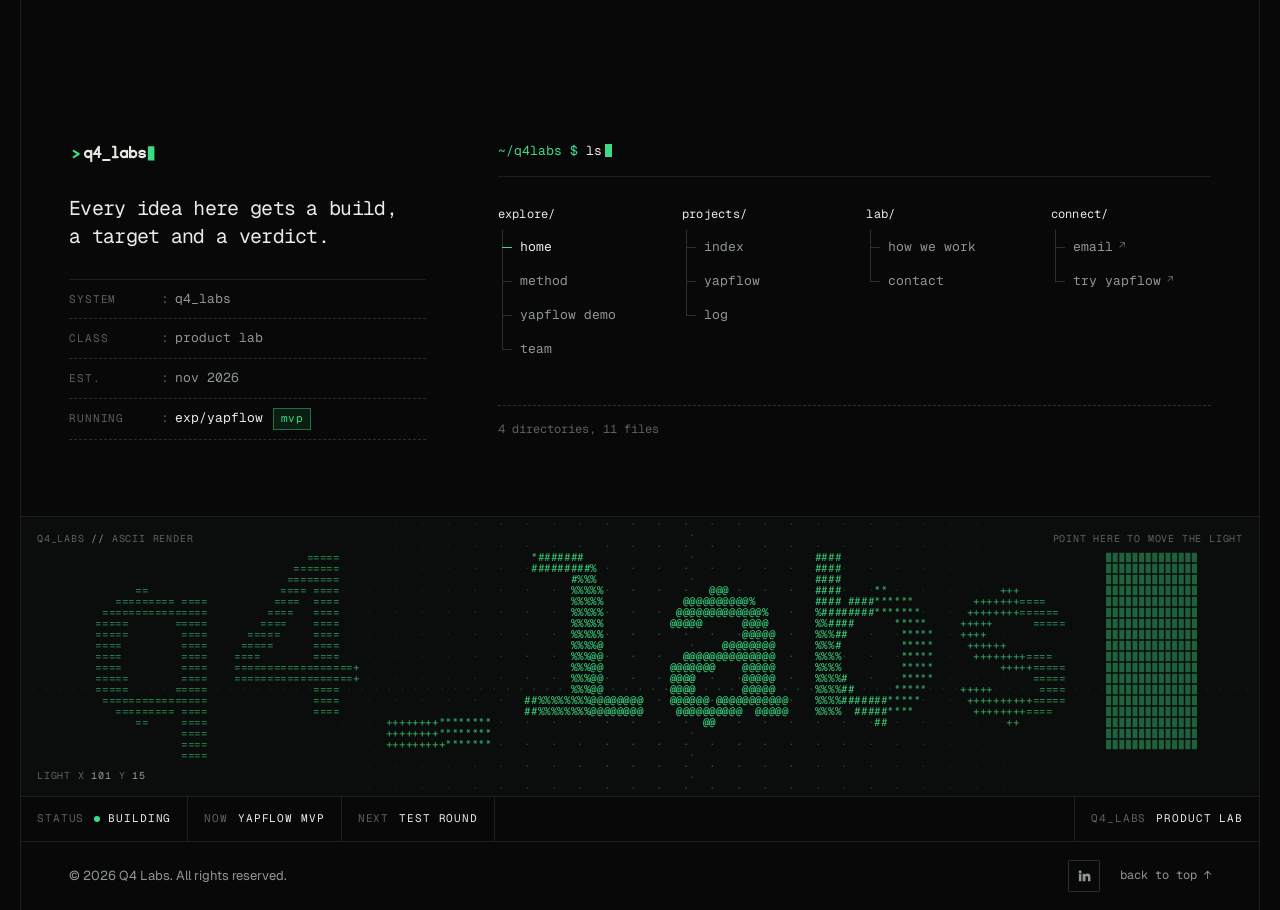
==== commit 67227a71: "Footer: directory tree, lit ASCII wordmark, status strip Replaces the one-line footer on all three p" ====
--- a/index.html
+++ b/index.html
@@ -241,24 +241,92 @@
     </section>
 </main>
 
-<footer class="foot">
-    <div class="frame foot__in">
-        <a class="logo" href="index.html" aria-label="Q4 Labs home"><span class="p">&gt;</span>q4_labs</a>
-        <nav aria-label="Footer">
-            <a href="index.html">home</a>
-            <a href="projects.html">projects</a>
-            <a href="lab.html">lab</a>
-        </nav>
-        <div class="icons">
-            <a class="icon-btn" href="#" data-todo="q4-x" aria-label="Q4 Labs on X"><svg width="14" height="14" aria-hidden="true"><use href="#icon-x"/></svg></a>
-            <a class="icon-btn" href="https://www.linkedin.com/company/q4labs/" data-todo="q4-linkedin"
-               aria-label="Q4 Labs on LinkedIn"><svg width="15" height="15" aria-hidden="true"><use href="#icon-linkedin"/></svg></a>
-        </div>
-        <span class="end">© <span data-year>2026</span> Q4 Labs</span>
+<!-- FOOTER: shared by all three pages; keep the markup identical apart from aria-current -->
+<footer class="sf" aria-labelledby="sf-title">
+    <div class="frame">
+
+        <div class="block sf__top">
+            <section class="sf__id" aria-labelledby="sf-title">
+                <h2 class="vh" id="sf-title">Q4 Labs</h2>
+                <a class="sf__logo" href="index.html" aria-label="Q4 Labs home">
+                    <img src="assets/img/logo-on-dark.svg" alt="" width="96" height="28">
+                </a>
+                <p class="sf__statement">Every idea here gets a build, a target and a verdict.</p>
+                <dl class="sf__spec">
+                    <div><dt>system</dt><dd>q4_labs</dd></div>
+                    <div><dt>class</dt><dd>product lab</dd></div>
+                    <div><dt>est.</dt><dd>nov 2026</dd></div>
+                    <div><dt>running</dt><dd><a href="projects.html#yapflow">exp/yapflow</a> <span class="chip">mvp</span></dd></div>
+                </dl>
+            </section>
+
+            <nav class="sf__nav" aria-label="Footer">
+                <p class="sf__prompt" aria-hidden="true"><span class="p">~/q4labs $</span> <span data-sf-cmd>ls</span><span class="cursor"></span></p>
+                <div class="sf__dirs">
+                    <div class="sf__dir">
+                        <p class="sf__dirname">explore/</p>
+                        <ul>
+                            <li><a href="index.html" aria-current="page" data-cmd="open index.html">home</a></li>
+                            <li><a href="index.html#method" data-cmd="open index.html#method">method</a></li>
+                            <li><a href="index.html#yapflow" data-cmd="open index.html#yapflow">yapflow demo</a></li>
+                            <li><a href="index.html#team" data-cmd="open index.html#team">team</a></li>
+                        </ul>
+                    </div>
+                    <div class="sf__dir">
+                        <p class="sf__dirname">projects/</p>
+                        <ul>
+                            <li><a href="projects.html" data-cmd="open projects.html">index</a></li>
+                            <li><a href="projects.html#yapflow" data-cmd="open projects.html#yapflow">yapflow</a></li>
+                            <li><a href="projects.html#log" data-cmd="open projects.html#log">log</a></li>
+                        </ul>
+                    </div>
+                    <div class="sf__dir">
+                        <p class="sf__dirname">lab/</p>
+                        <ul>
+                            <li><a href="lab.html" data-cmd="open lab.html">how we work</a></li>
+                            <li><a href="lab.html#contact" data-cmd="open lab.html#contact">contact</a></li>
+                        </ul>
+                    </div>
+                    <div class="sf__dir">
+                        <p class="sf__dirname">connect/</p>
+                        <ul>
+                            <li><a href="mailto:ekanemwills1@gmail.com" data-cmd="mail ekanemwills1@gmail.com">email<span class="ext" aria-hidden="true">↗</span></a></li>
+                            <li><a href="https://yapflow-dev.vercel.app" target="_blank" rel="noopener" data-cmd="open yapflow-dev.vercel.app">try yapflow<span class="ext" aria-hidden="true">↗</span></a></li>
+                        </ul>
+                    </div>
+                </div>
+                <p class="sf__summary" aria-hidden="true" data-sf-tree>4 directories, 11 files</p>
+            </nav>
+        </div>
+
+        <div class="sf__field" data-sf-field>
+            <canvas aria-hidden="true"></canvas>
+            <p class="sf__note sf__note--tl" aria-hidden="true">q4_labs <span>//</span> ascii render</p>
+            <p class="sf__note sf__note--tr" aria-hidden="true">point here to move the light</p>
+            <p class="sf__note sf__note--bl" aria-hidden="true">light x <span data-sf-x>000</span> y <span data-sf-y>00</span></p>
+        </div>
+
+        <ul class="sf__strip" aria-label="Lab status">
+            <li><span>status</span><b><i class="dot"></i>building</b></li>
+            <li><span>now</span><b>yapflow mvp</b></li>
+            <li><span>next</span><b>test round</b></li>
+            <li class="sf__strip-id"><span>q4_labs</span><b>product lab</b></li>
+        </ul>
+
+        <div class="sf__base">
+            <p>© <span data-year>2026</span> Q4 Labs. All rights reserved.</p>
+            <div class="sf__base-end">
+                <a class="icon-btn" href="https://www.linkedin.com/company/q4labs/" target="_blank" rel="noopener"
+                   aria-label="Q4 Labs on LinkedIn"><svg width="15" height="15" aria-hidden="true"><use href="#icon-linkedin"/></svg></a>
+                <a class="sf__totop" href="#top">back to top <span aria-hidden="true">↑</span></a>
+            </div>
+        </div>
+
     </div>
 </footer>
 
 <script src="assets/js/earth-mask.js" defer></script>
 <script src="assets/js/main.js" defer></script>
+<script src="assets/js/footer.js" defer></script>
 </body>
 </html>
--- a/assets/css/styles.css
+++ b/assets/css/styles.css
@@ -369,13 +369,113 @@
 /* ---------- Lab ---------- */
 .loop .meter { --h: 3px; --n: 5; margin-bottom: 16px; }
 
-/* ---------- Footer ---------- */
-.foot { border-top: 1px solid var(--line); }
-.foot__in { display: flex; flex-wrap: wrap; align-items: center; gap: 16px 32px; padding: 24px var(--pad); font-size: 13px; color: var(--muted); }
-.foot__in nav { display: flex; gap: 20px; font-family: var(--mono); font-size: 12px; }
-.foot__in nav a:hover { color: var(--text); }
-.foot__in .end { margin-left: auto; font-family: var(--mono); font-size: 11px; letter-spacing: 0.08em; text-transform: uppercase; color: var(--dim); }
-@media (max-width: 640px) { .foot__in .end { margin-left: 0; width: 100%; } }
+/* ---------- Footer: the last panel of the instrument ----------
+   identity + directory tree, an ASCII wordmark lit by a moving light (footer.js),
+   a status strip, and the baseline. Lives inside .frame so the column lines run
+   all the way down. */
+.vh { position: absolute; width: 1px; height: 1px; padding: 0; margin: -1px; overflow: hidden; clip: rect(0 0 0 0); white-space: nowrap; border: 0; }
+
+.sf__top {
+  display: grid; grid-template-columns: minmax(0, 4fr) minmax(0, 8fr); gap: 56px 72px;
+  padding-block: clamp(56px, 7vw, 96px) clamp(48px, 6vw, 80px);
+}
+
+/* identity */
+.sf__id { display: grid; gap: 28px; align-content: start; }
+.sf__logo { display: inline-block; justify-self: start; }
+.sf__logo img { height: 26px; width: auto; }
+.sf__statement { margin: 0; font-family: var(--mono); font-size: clamp(18px, 1.55vw, 21px); line-height: 1.4; letter-spacing: -0.035em; color: var(--text); max-width: 28ch; text-wrap: balance; }
+.sf__spec { margin: 0; display: grid; border-top: 1px solid var(--line); }
+.sf__spec > div { display: grid; grid-template-columns: 92px minmax(0, 1fr); align-items: baseline; padding: 9px 0; border-bottom: 1px dashed var(--line-2); }
+.sf__spec dt { font-family: var(--mono); font-size: 11px; letter-spacing: 0.08em; text-transform: uppercase; color: var(--dim); }
+.sf__spec dd { margin: 0; font-family: var(--mono); font-size: 13px; color: var(--muted); display: flex; align-items: center; gap: 10px; }
+.sf__spec dd::before { content: ": "; color: var(--dim); margin-right: -4px; }
+.sf__spec a { color: var(--text); }
+.sf__spec a:hover { color: var(--signal); }
+
+/* directory tree */
+.sf__nav { display: flex; flex-direction: column; gap: 28px; }
+.sf__summary { margin: auto 0 0; padding-top: 14px; border-top: 1px dashed var(--line-2); font-family: var(--mono); font-size: 12px; color: var(--dim); }
+.sf__prompt { margin: 0; padding-bottom: 14px; border-bottom: 1px solid var(--line); font-family: var(--mono); font-size: 13px; color: var(--text); white-space: nowrap; overflow: hidden; text-overflow: ellipsis; }
+.sf__prompt .p { color: var(--signal); }
+.sf__prompt .cursor { width: 0.55em; height: 1em; margin-left: 3px; }
+.sf__dirs { display: grid; grid-template-columns: repeat(4, minmax(0, 1fr)); gap: 32px 24px; }
+.sf__dirname { margin: 0 0 6px; font-family: var(--mono); font-size: 12px; color: var(--text); letter-spacing: 0.02em; }
+.sf__dir ul { list-style: none; margin: 0; padding: 0; }
+.sf__dir li { position: relative; padding-left: 22px; }
+.sf__dir li::before { content: ""; position: absolute; left: 4px; top: 0; bottom: 0; border-left: 1px solid var(--line-2); }
+.sf__dir li:last-child::before { bottom: 50%; }
+.sf__dir li::after {
+  content: ""; position: absolute; left: 4px; top: 50%; width: 10px; border-top: 1px solid var(--line-2);
+  transition: width 0.2s ease, border-color 0.2s ease;
+}
+.sf__dir a {
+  display: inline-flex; align-items: center; min-height: 34px; font-family: var(--mono); font-size: 13px; color: var(--muted);
+  transition: color 0.15s ease, translate 0.2s ease;
+}
+/* hover: the branch lights up, the label steps in, a cursor appears after it */
+.sf__dir a::after {
+  content: ""; width: 0.5em; height: 1.05em; margin-left: 4px; background: var(--signal);
+  opacity: 0; transition: opacity 0.15s ease;
+}
+.sf__dir li:hover::after, .sf__dir li:focus-within::after { width: 14px; border-color: var(--signal); }
+.sf__dir a:hover, .sf__dir a:focus-visible { color: var(--text); translate: 4px 0; }
+.sf__dir a:hover::after, .sf__dir a:focus-visible::after { opacity: 1; }
+.sf__dir a[aria-current="page"] { color: var(--text); }
+.sf__dir li:has(> a[aria-current="page"])::after { border-color: var(--signal); }
+.sf__dir .ext { margin-left: 6px; font-size: 11px; color: var(--dim); }
+
+/* ASCII field */
+.sf__field { position: relative; height: clamp(170px, 22vw, 280px); border-top: 1px solid var(--line); background: var(--panel); overflow: hidden; }
+.sf__field canvas { position: absolute; inset: 0; width: 100%; height: 100%; cursor: crosshair; touch-action: pan-y; }
+.sf__note { position: absolute; z-index: 2; margin: 0; font-family: var(--mono); font-size: 10px; letter-spacing: 0.08em; text-transform: uppercase; color: var(--dim); pointer-events: none; font-variant-numeric: tabular-nums; }
+.sf__note span { color: var(--muted); }
+.sf__note--tl { top: 14px; left: 16px; }
+.sf__note--tr { top: 14px; right: 16px; }
+.sf__note--bl { bottom: 12px; left: 16px; }
+@media (hover: none), (max-width: 640px) { .sf__note--tr { display: none; } }
+
+/* status strip */
+.sf__strip { display: flex; margin: 0; padding: 0; list-style: none; border-top: 1px solid var(--line); }
+.sf__strip li {
+  display: flex; align-items: center; gap: 10px; padding: 13px 16px; border-right: 1px solid var(--line);
+  font-family: var(--mono); font-size: 11px; letter-spacing: 0.08em; text-transform: uppercase; white-space: nowrap;
+}
+.sf__strip span { color: var(--dim); }
+.sf__strip b { font-weight: 400; color: var(--text); display: inline-flex; align-items: center; }
+.sf__strip .dot { margin-right: 8px; }
+.sf__strip .sf__strip-id { margin-left: auto; border-right: 0; border-left: 1px solid var(--line); }
+
+/* baseline */
+.sf__base { display: flex; align-items: center; justify-content: space-between; gap: 16px; padding: 18px var(--pad); border-top: 1px solid var(--line); }
+.sf__base p { margin: 0; font-size: 13px; color: var(--muted); }
+.sf__base-end { display: flex; align-items: center; gap: 20px; }
+.sf__totop {
+  font-family: var(--mono); font-size: 12px; color: var(--muted); padding: 6px 0;
+  background: linear-gradient(var(--signal), var(--signal)) left bottom / 0 1px no-repeat;
+  transition: background-size 0.25s ease, color 0.15s ease;
+}
+.sf__totop:hover, .sf__totop:focus-visible { color: var(--text); background-size: 100% 1px; }
+
+@media (max-width: 900px) {
+  .sf__top { grid-template-columns: 1fr; gap: 48px; }
+  .sf__statement { max-width: 26ch; }
+}
+@media (max-width: 640px) {
+  .sf__dirs { grid-template-columns: repeat(2, minmax(0, 1fr)); gap: 28px 16px; }
+  .sf__dir a { min-height: 40px; }
+  .sf__field { height: 120px; }
+  .sf__strip { display: grid; grid-template-columns: 1fr 1fr; }
+  .sf__strip li { border-bottom: 1px solid var(--line); padding: 12px 14px; }
+  .sf__strip li:nth-child(2n) { border-right: 0; }
+  .sf__strip .sf__strip-id { margin-left: 0; border-left: 0; border-bottom: 0; }
+  .sf__strip li:nth-child(3) { border-bottom: 0; }
+  .sf__base { flex-direction: column; align-items: flex-start; gap: 14px; }
+  .sf__base-end { width: 100%; justify-content: space-between; }
+}
+@media (prefers-reduced-motion: reduce) {
+  .sf__dir li::after, .sf__dir a, .sf__dir a::after, .sf__totop { transition: none; }
+}
 
 /* ---------- Reveal: opacity only, once ---------- */
 .reveal { opacity: 0; transition: opacity 0.5s ease; }
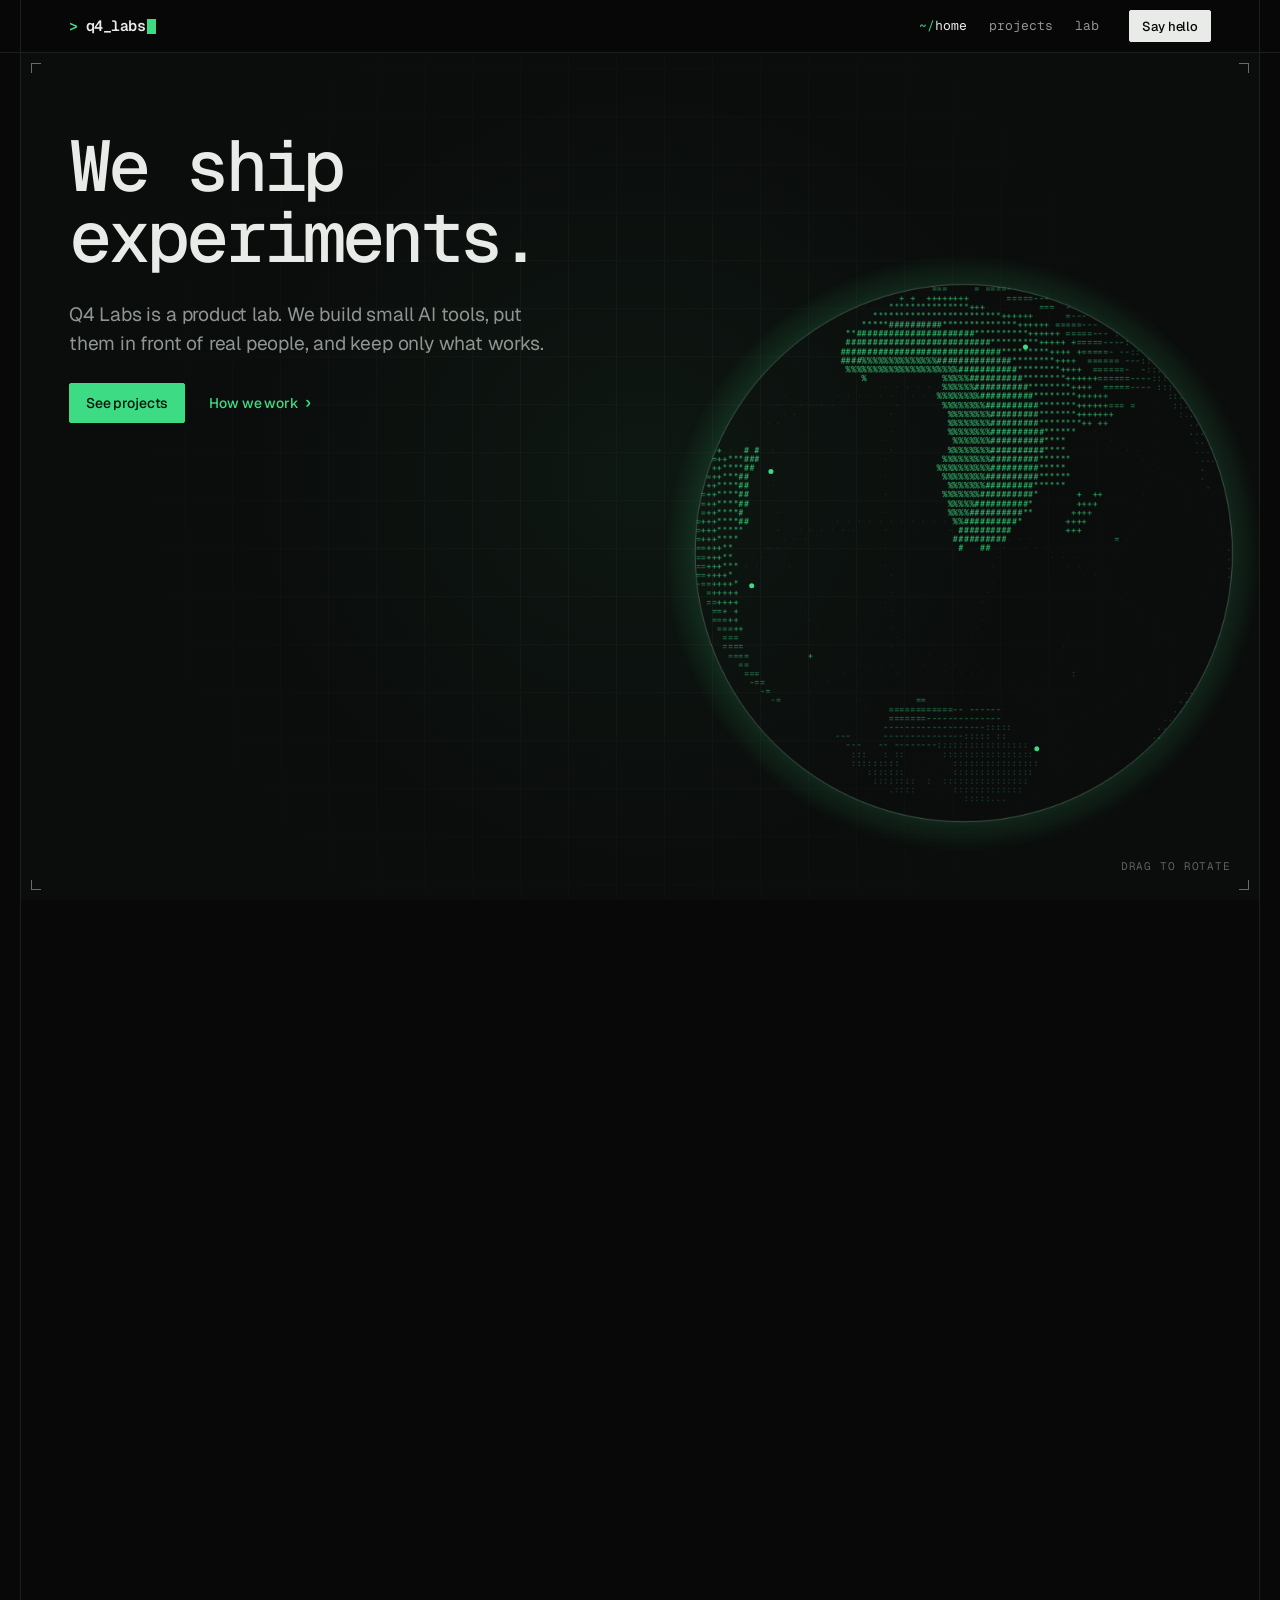
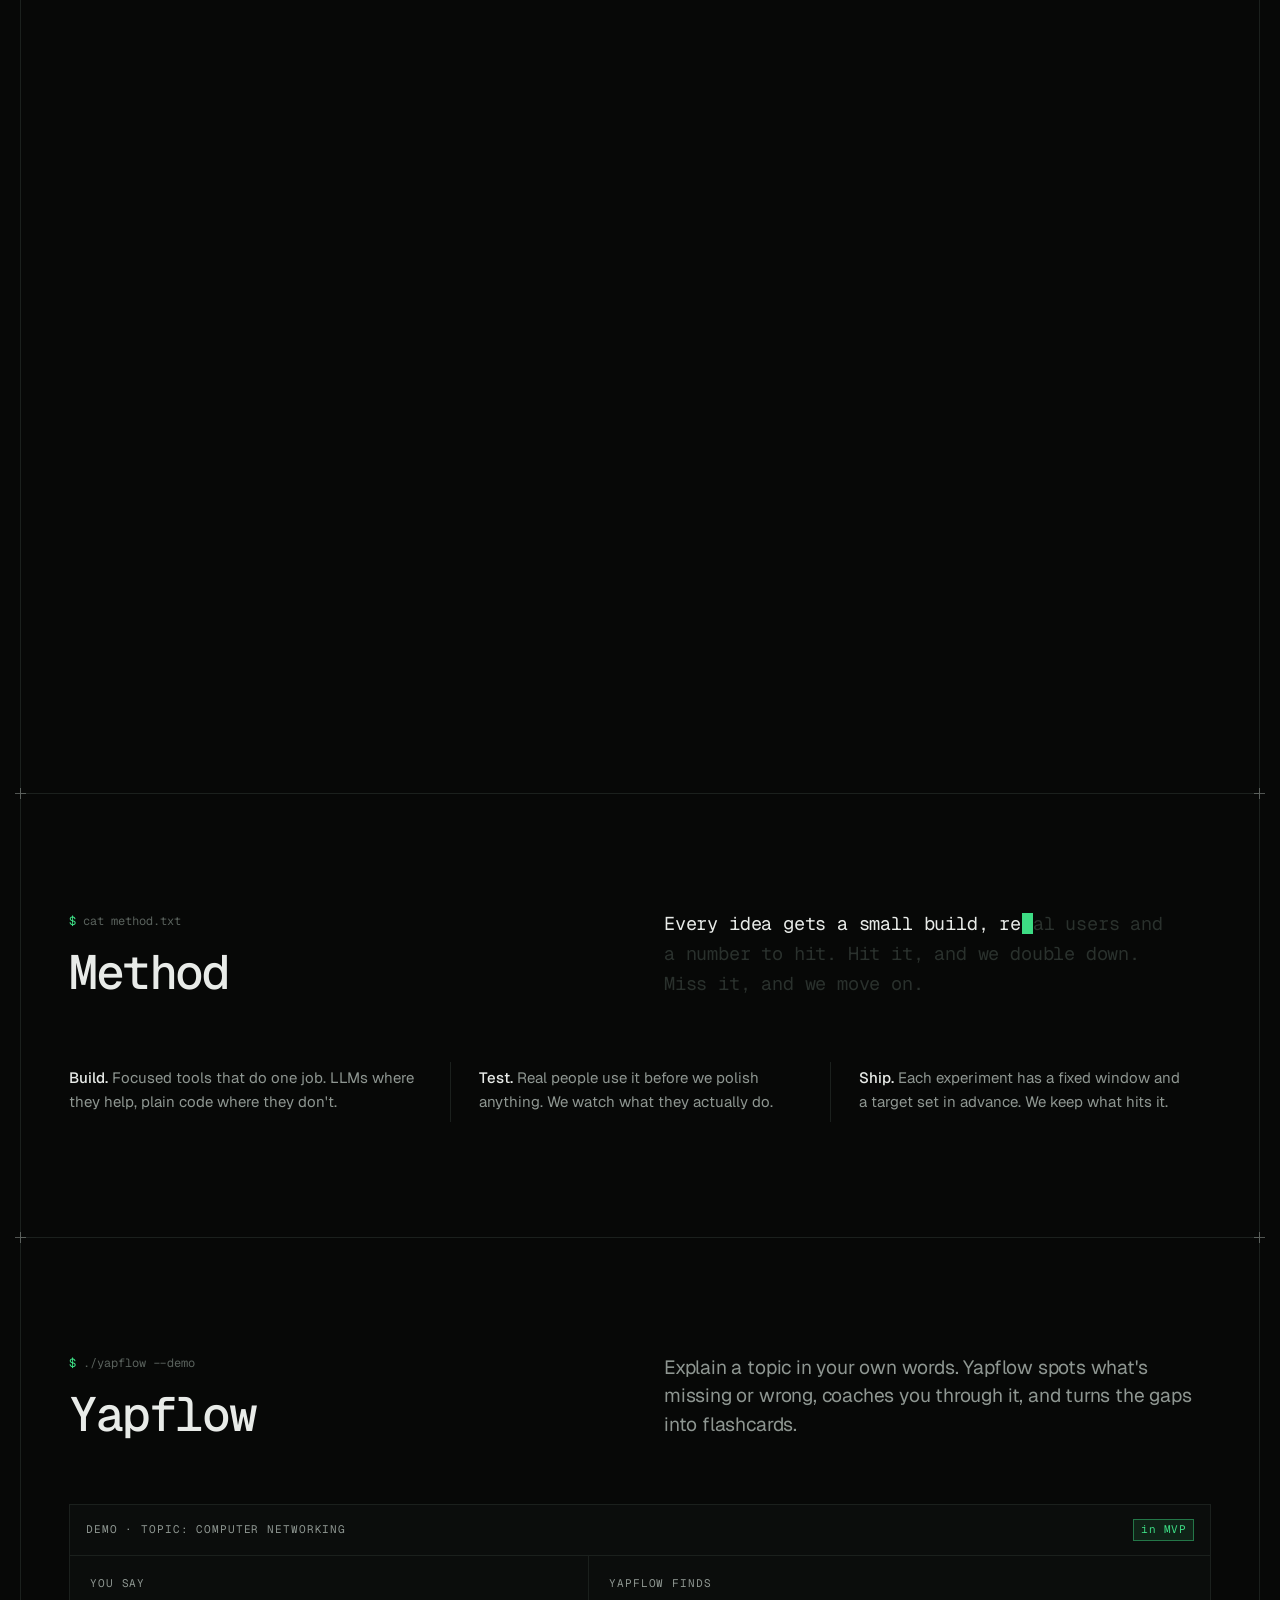
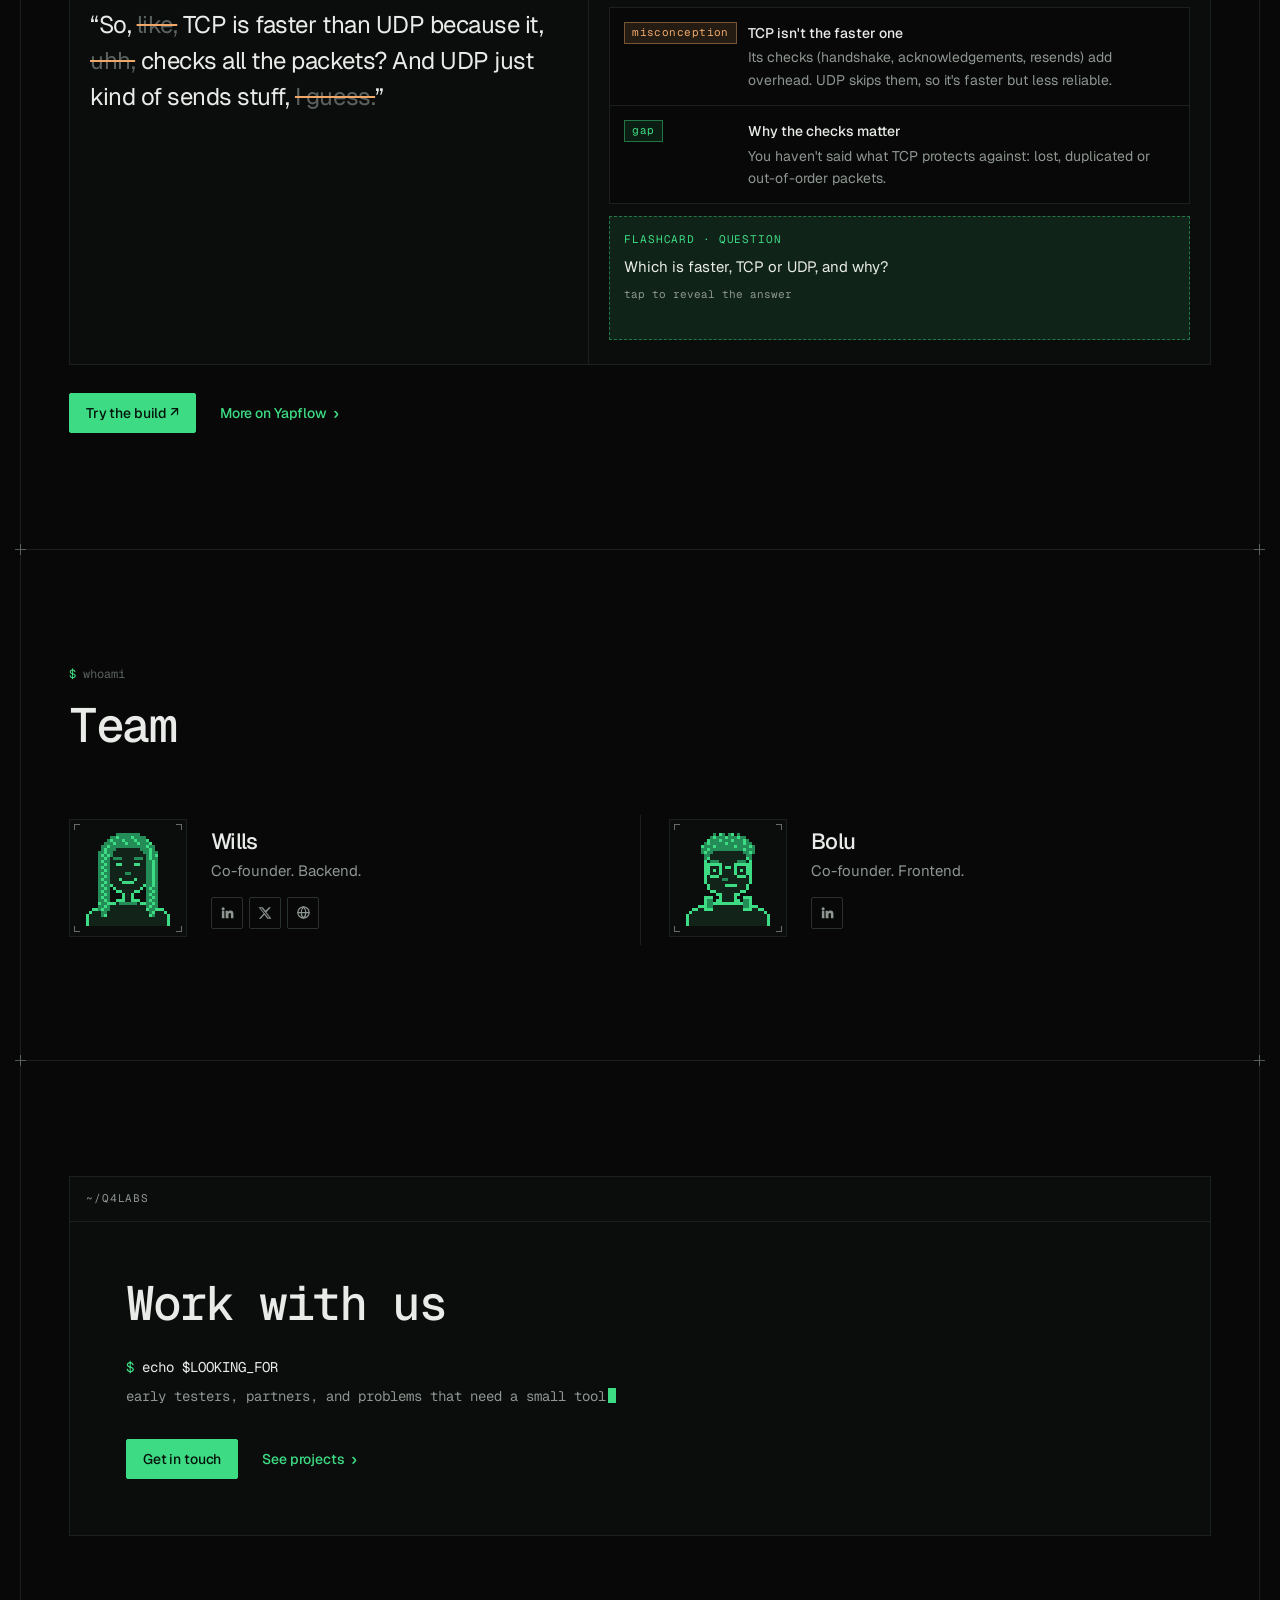
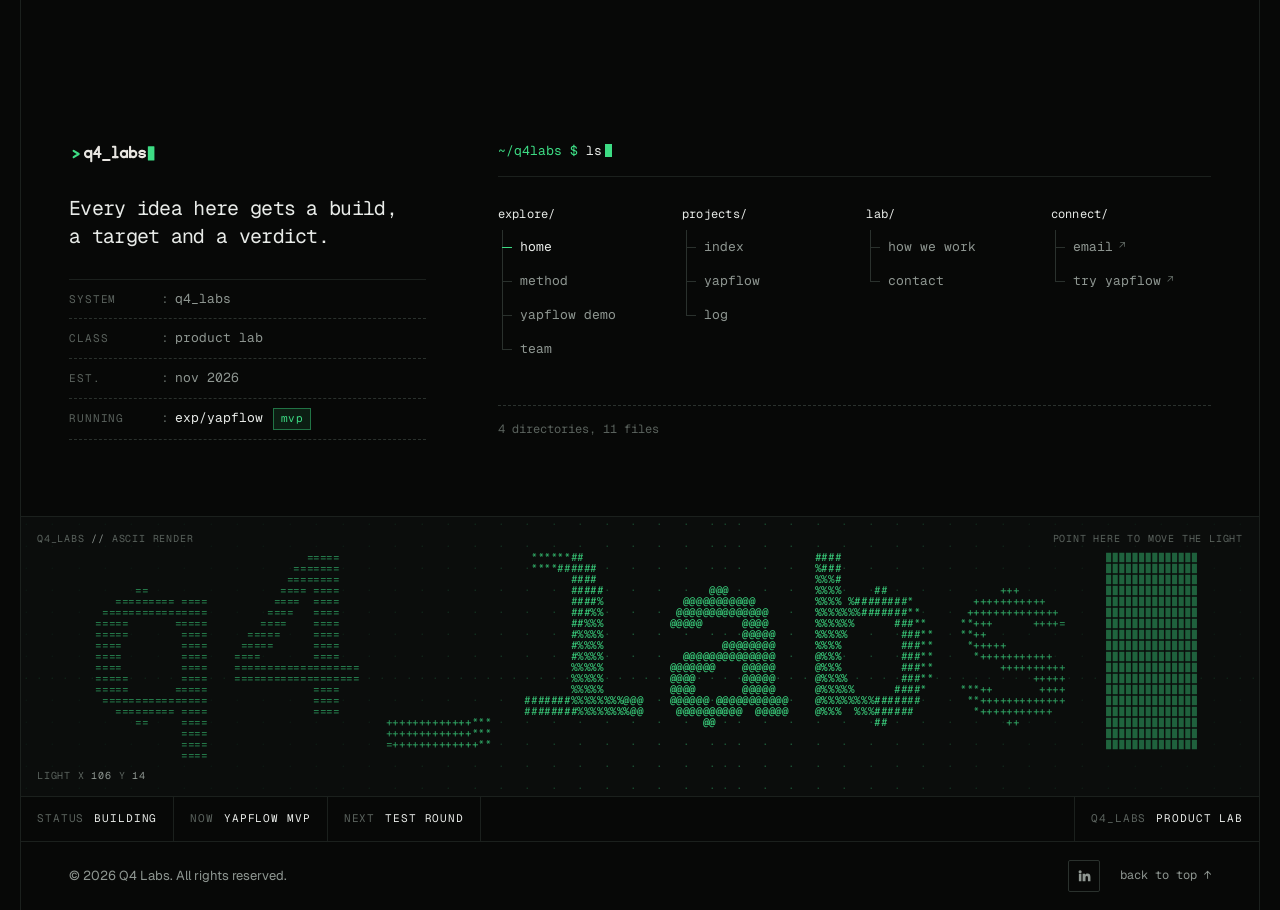
==== commit c0793a9a: "Remove the green status dots Status strip and the projects label read as plain text now.  Co-Authore" ====
--- a/index.html
+++ b/index.html
@@ -307,7 +307,7 @@
         </div>
 
         <ul class="sf__strip" aria-label="Lab status">
-            <li><span>status</span><b><i class="dot"></i>building</b></li>
+            <li><span>status</span><b>building</b></li>
             <li><span>now</span><b>yapflow mvp</b></li>
             <li><span>next</span><b>test round</b></li>
             <li class="sf__strip-id"><span>q4_labs</span><b>product lab</b></li>
--- a/assets/css/styles.css
+++ b/assets/css/styles.css
@@ -92,7 +92,6 @@
 @keyframes blink { 50% { opacity: 0; } }
 @media (prefers-reduced-motion: reduce) { .cursor { animation: none; } }
 
-.dot { display: inline-block; width: 6px; height: 6px; border-radius: 50%; background: var(--signal); vertical-align: 0.1em; margin-right: 8px; }
 
 /* Section intro (Linear / Stripe): title left, one sentence right */
 .intro {
@@ -443,7 +442,6 @@
 }
 .sf__strip span { color: var(--dim); }
 .sf__strip b { font-weight: 400; color: var(--text); display: inline-flex; align-items: center; }
-.sf__strip .dot { margin-right: 8px; }
 .sf__strip .sf__strip-id { margin-left: auto; border-right: 0; border-left: 1px solid var(--line); }
 
 /* baseline */
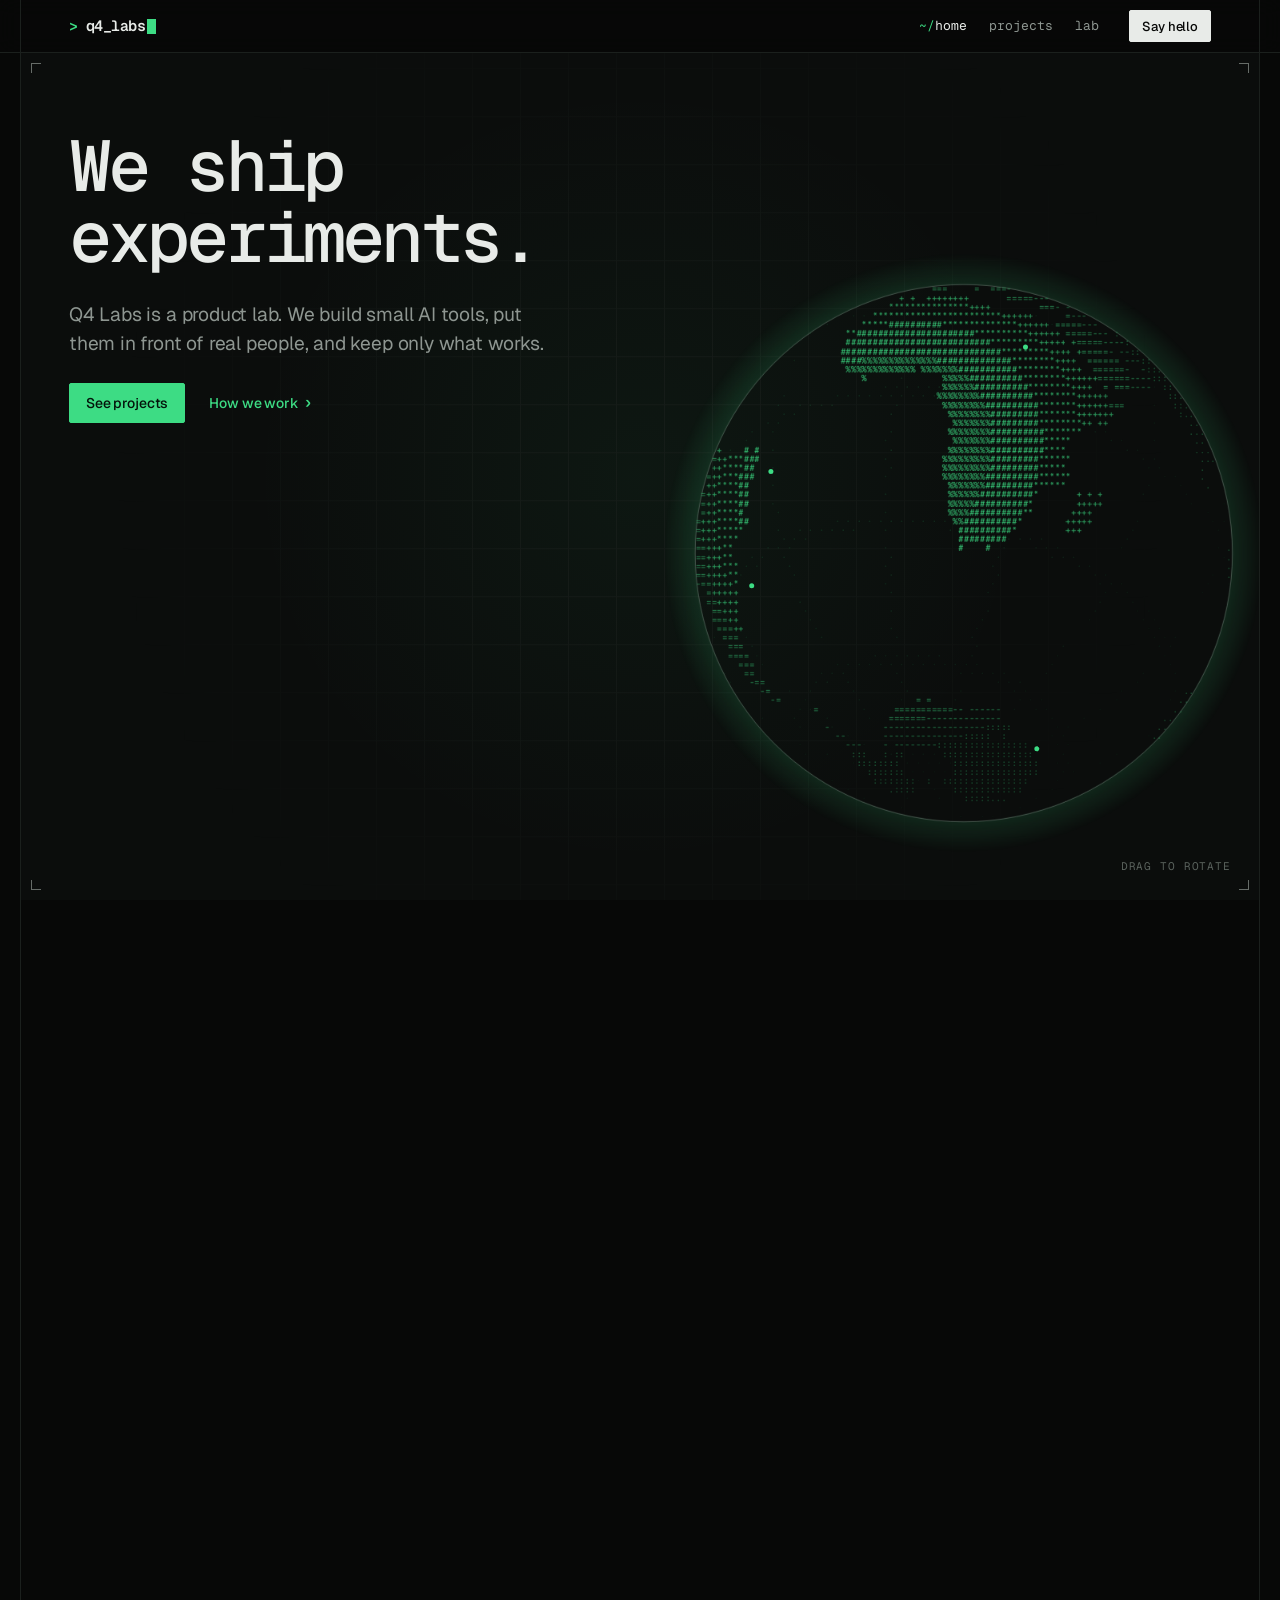
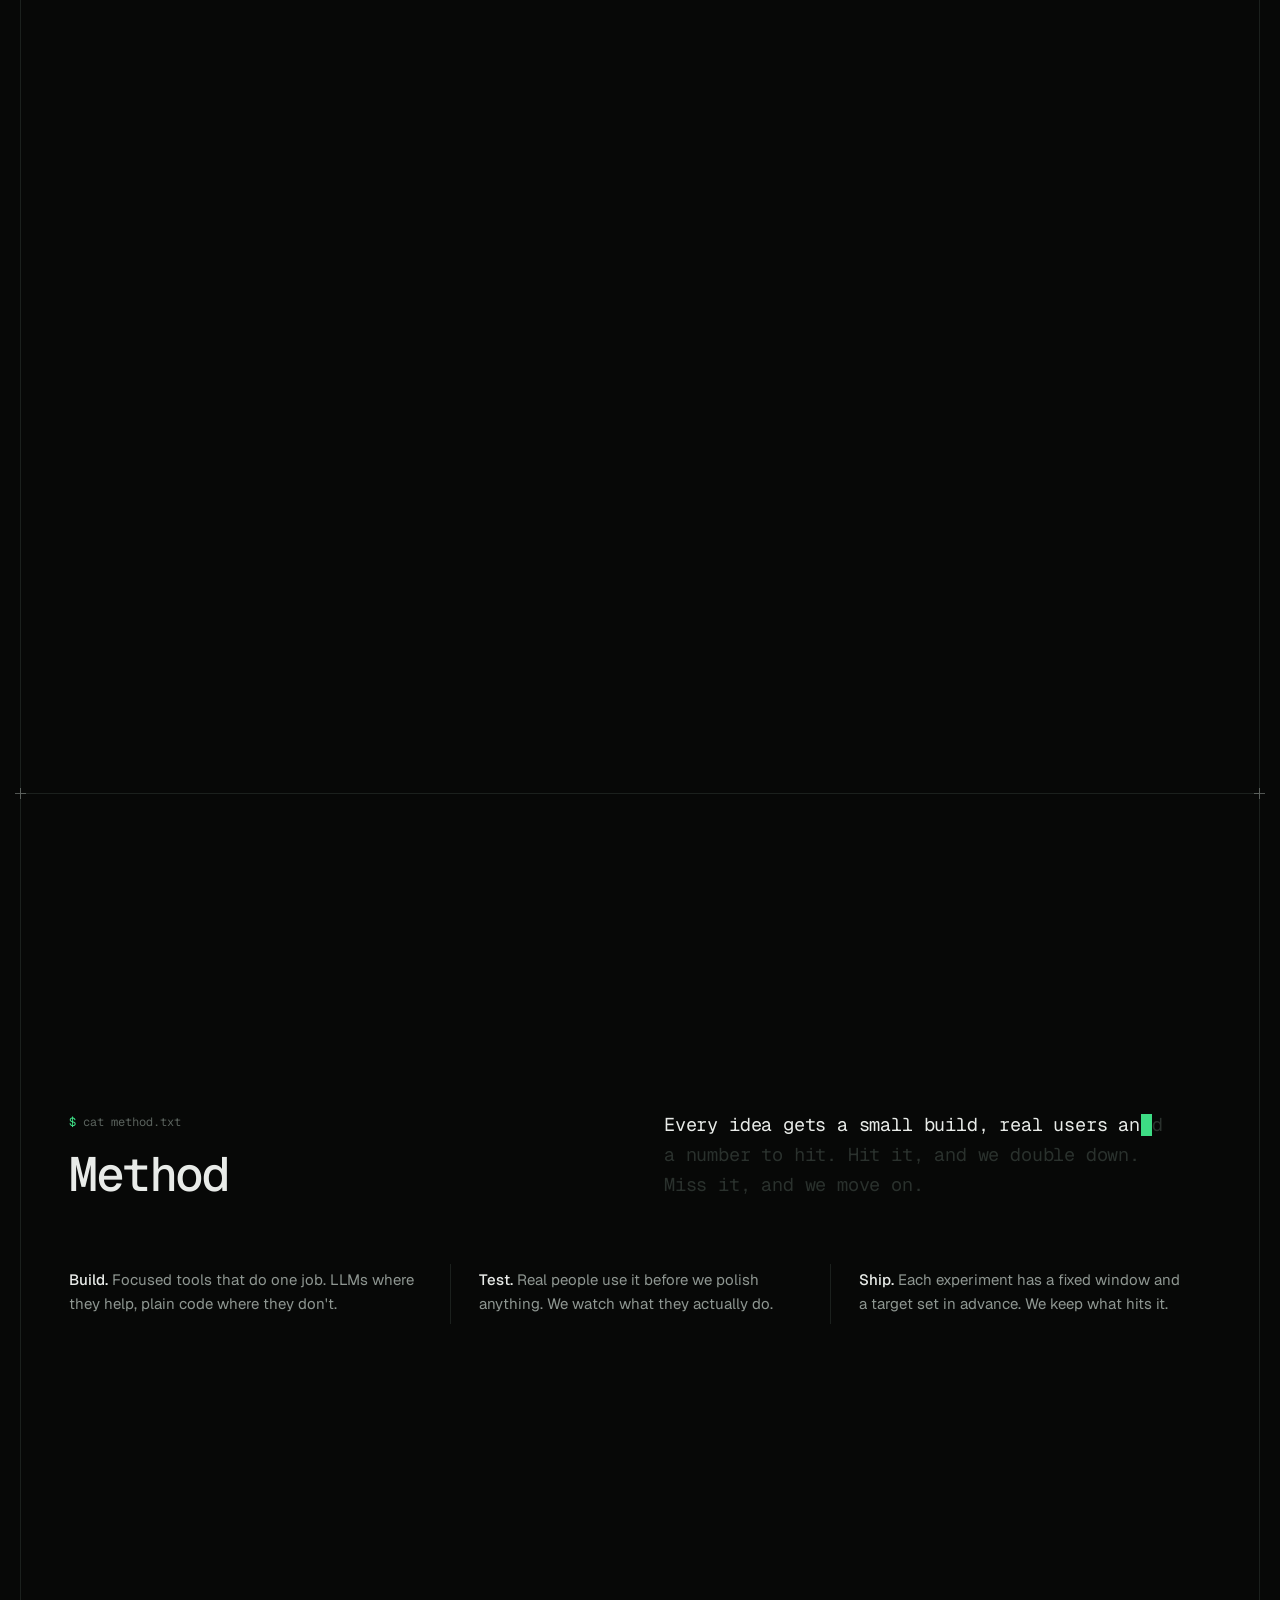
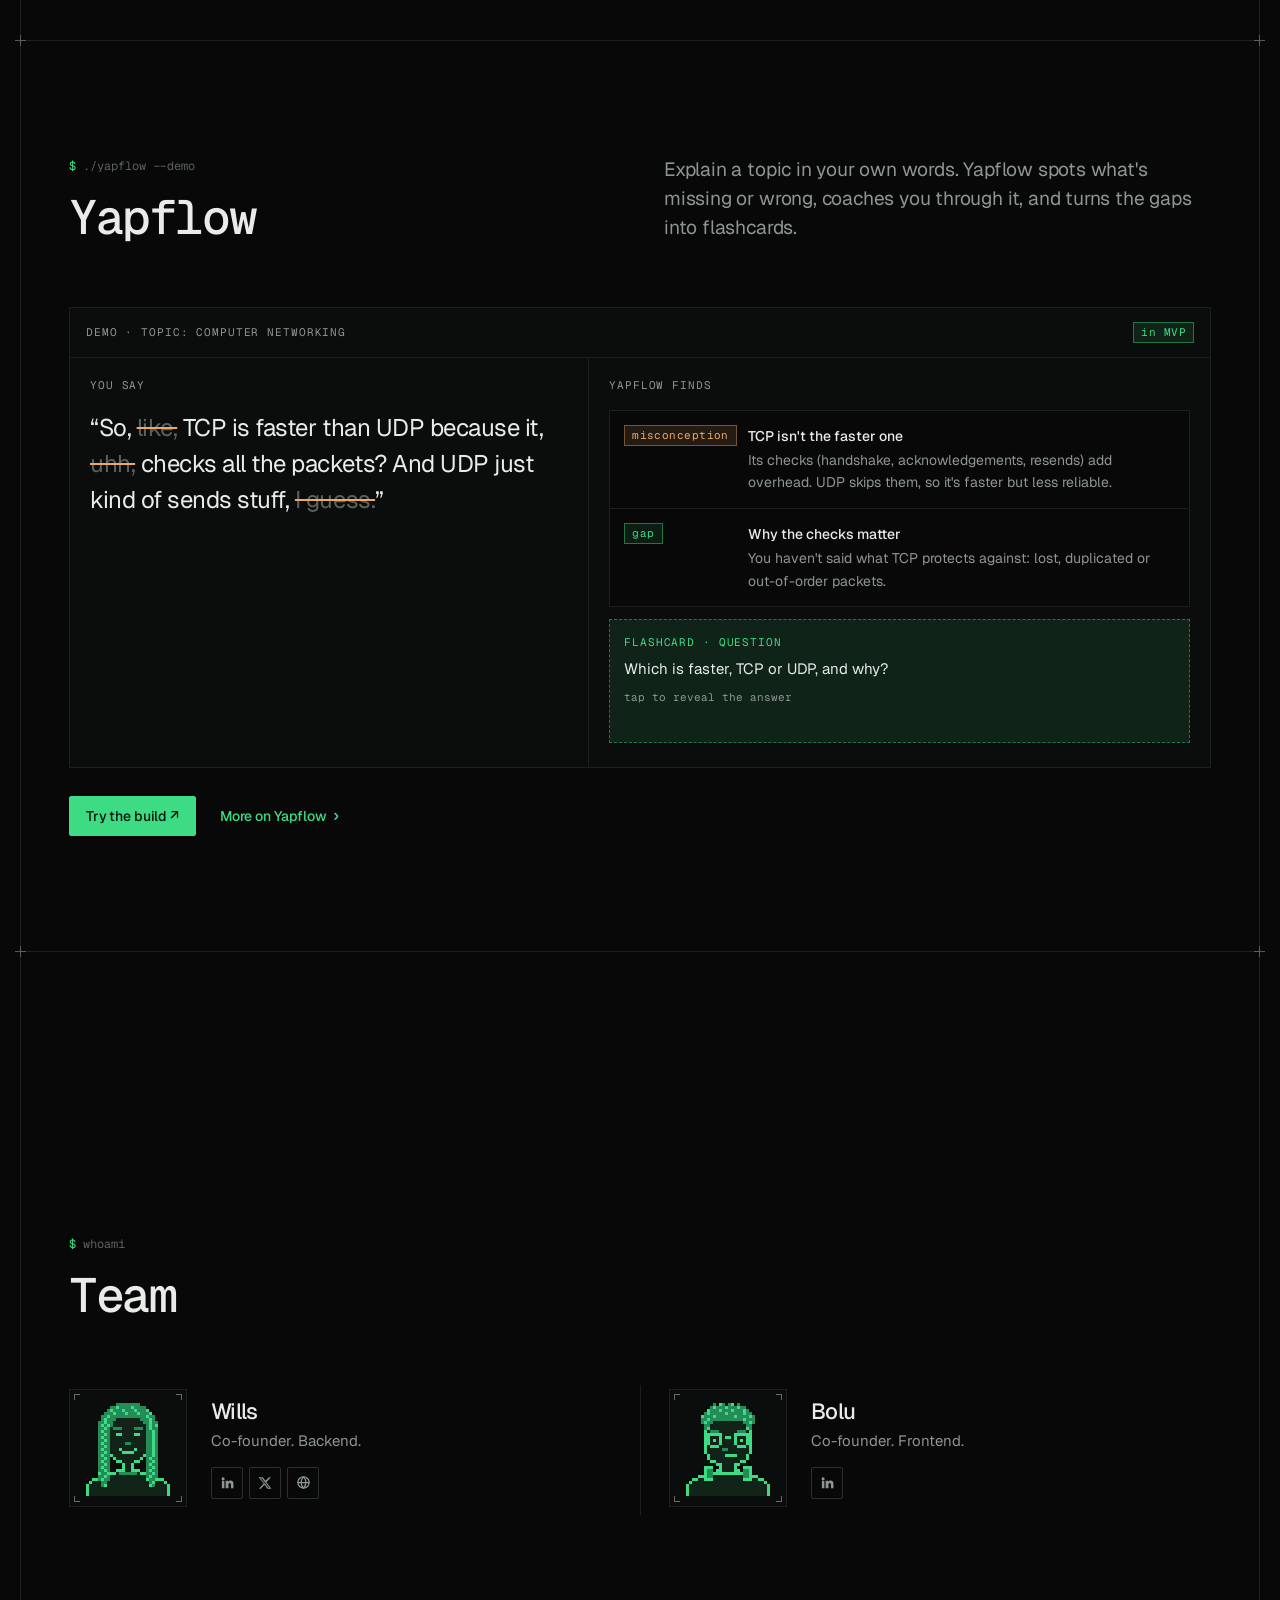
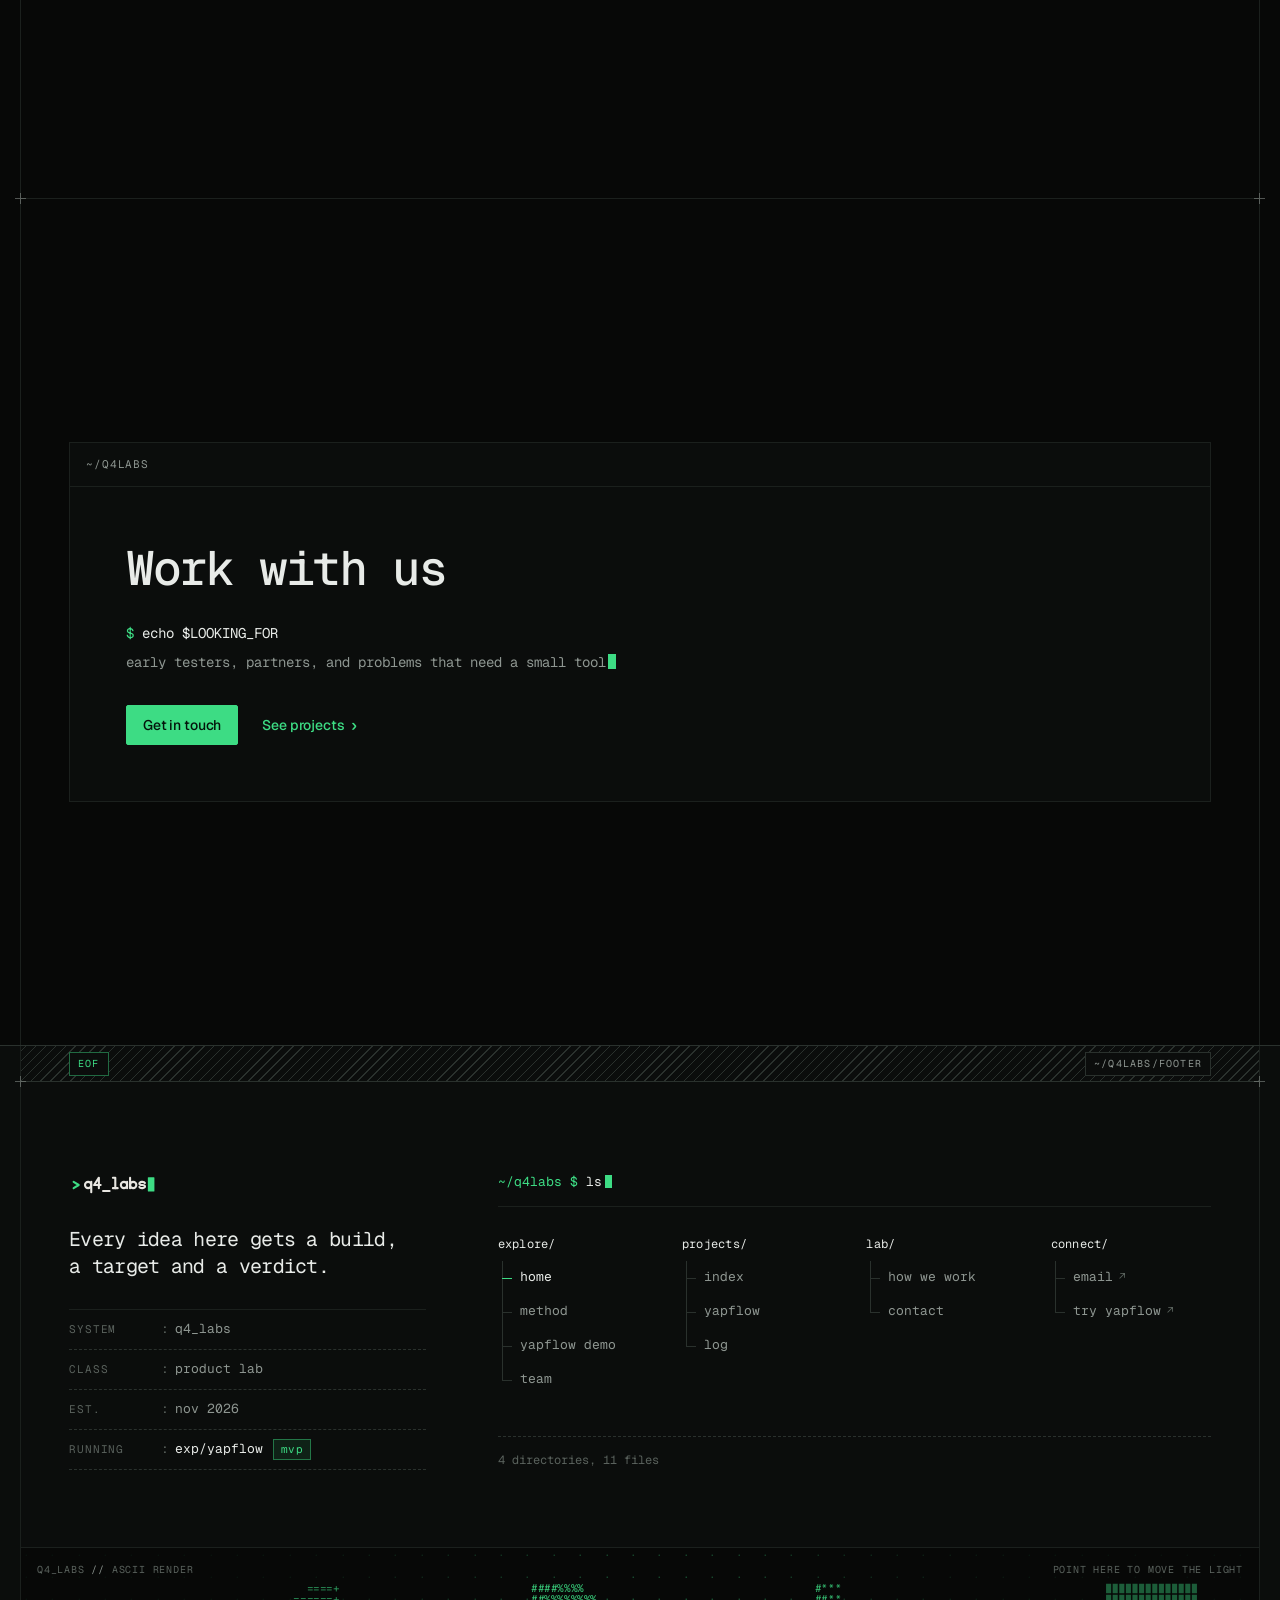
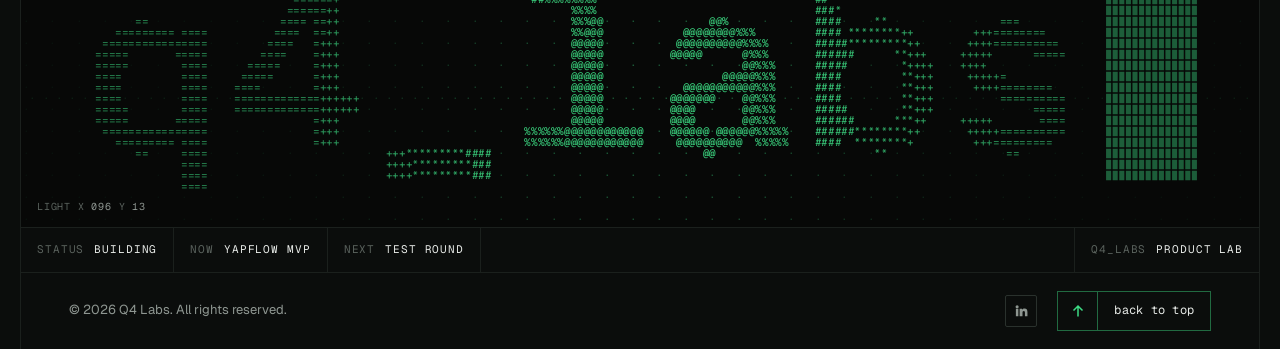
==== commit c79ba76d: "Footer demarcation and a back-to-top that asks to be clicked - Footer is its own full-bleed surface " ====
--- a/index.html
+++ b/index.html
@@ -245,6 +245,8 @@
 <footer class="sf" aria-labelledby="sf-title">
     <div class="frame">
 
+        <div class="sf__eof" aria-hidden="true"><span>EOF</span><span>~/q4labs/footer</span></div>
+
         <div class="block sf__top">
             <section class="sf__id" aria-labelledby="sf-title">
                 <h2 class="vh" id="sf-title">Q4 Labs</h2>
@@ -318,7 +320,10 @@
             <div class="sf__base-end">
                 <a class="icon-btn" href="https://www.linkedin.com/company/q4labs/" target="_blank" rel="noopener"
                    aria-label="Q4 Labs on LinkedIn"><svg width="15" height="15" aria-hidden="true"><use href="#icon-linkedin"/></svg></a>
-                <a class="sf__totop" href="#top">back to top <span aria-hidden="true">↑</span></a>
+                <a class="sf__totop" href="#top">
+                    <span class="sf__totop-icon" aria-hidden="true"><svg width="14" height="14" viewBox="0 0 14 14"><path d="M7 12.5V2M2.5 6.5 7 2l4.5 4.5" fill="none" stroke="currentColor" stroke-width="1.5"/></svg></span>
+                    <span class="sf__totop-label">back to top</span>
+                </a>
             </div>
         </div>
 
--- a/assets/css/styles.css
+++ b/assets/css/styles.css
@@ -73,6 +73,12 @@
 }
 .block::before { left: -6px; }
 .block::after { right: -6px; }
+
+/* Every section is at least one screen tall (the visible area under the bar), content centred.
+   dvh tracks mobile browser toolbars; vh is the fallback. The hero scene sizes itself. */
+:root { --screen: calc(100vh - var(--bar)); }
+@supports (height: 100dvh) { :root { --screen: calc(100dvh - var(--bar)); } }
+main > .block:not(.scene) { min-height: var(--screen); display: flex; flex-direction: column; justify-content: center; }
 
 /* ---------- Type: sans reads, mono labels ---------- */
 .lbl {
@@ -215,7 +221,7 @@
 @media (max-width: 900px) { .hero-head { grid-template-columns: 1fr; } }
 
 .viewport {
-  position: relative; height: clamp(480px, calc(100svh - 345px), 660px);
+  position: relative; height: clamp(480px, calc(100vh - 345px), 660px); height: clamp(480px, calc(100dvh - 345px), 660px);
   border-top: 1px solid var(--line); overflow: hidden;
   background: radial-gradient(circle at 50% 50%, rgba(61, 220, 132, 0.05), transparent 52%), var(--panel);
 }
@@ -259,8 +265,8 @@
 /* Pinned scene (Apple): desktop, motion allowed. The stage sticks under the bar
    while scroll progress drives the headline out, the globe to centre and the
    callouts in, one at a time. Enabled from main.js with .is-pinned. */
-.scene.is-pinned { height: 260svh; }
-.scene.is-pinned .scene__stage { position: sticky; top: var(--bar); height: calc(100svh - var(--bar)); overflow: hidden; }
+.scene.is-pinned { height: 260vh; height: 260dvh; }
+.scene.is-pinned .scene__stage { position: sticky; top: var(--bar); height: calc(100vh - var(--bar)); height: calc(100dvh - var(--bar)); overflow: hidden; }
 .scene.is-pinned .viewport { position: absolute; inset: 0; height: auto; border-top: 0; }
 .scene.is-pinned .hero-head {
   position: absolute; z-index: 6; top: 0; left: 0; width: min(48%, 600px); grid-template-columns: 1fr;
@@ -374,6 +380,20 @@
    all the way down. */
 .vh { position: absolute; width: 1px; height: 1px; padding: 0; margin: -1px; overflow: hidden; clip: rect(0 0 0 0); white-space: nowrap; border: 0; }
 
+/* demarcation: the footer is its own surface, full bleed, opened by an EOF band */
+.sf { background: var(--panel); border-top: 1px solid var(--line-2); }
+.sf__eof {
+  display: flex; align-items: center; justify-content: space-between; height: 36px; padding: 0 var(--pad);
+  background: repeating-linear-gradient(-45deg, var(--line-2) 0 1px, transparent 1px 7px);
+  border-bottom: 1px solid var(--line-2);
+}
+.sf__eof span {
+  font-family: var(--mono); font-size: 10px; letter-spacing: 0.12em; text-transform: uppercase; color: var(--muted);
+  background: var(--panel); padding: 3px 8px; border: 1px solid var(--line-2);
+}
+.sf__eof span:first-child { color: var(--signal); border-color: var(--signal-line); }
+.sf__eof + .block { border-top: 0; }
+
 .sf__top {
   display: grid; grid-template-columns: minmax(0, 4fr) minmax(0, 8fr); gap: 56px 72px;
   padding-block: clamp(56px, 7vw, 96px) clamp(48px, 6vw, 80px);
@@ -425,7 +445,8 @@
 .sf__dir .ext { margin-left: 6px; font-size: 11px; color: var(--dim); }
 
 /* ASCII field */
-.sf__field { position: relative; height: clamp(170px, 22vw, 280px); border-top: 1px solid var(--line); background: var(--panel); overflow: hidden; }
+.sf > .frame { min-height: var(--screen); display: flex; flex-direction: column; }
+.sf__field { position: relative; flex: 1 0 auto; min-height: clamp(170px, 22vw, 280px); border-top: 1px solid var(--line); background: var(--bg); overflow: hidden; }
 .sf__field canvas { position: absolute; inset: 0; width: 100%; height: 100%; cursor: crosshair; touch-action: pan-y; }
 .sf__note { position: absolute; z-index: 2; margin: 0; font-family: var(--mono); font-size: 10px; letter-spacing: 0.08em; text-transform: uppercase; color: var(--dim); pointer-events: none; font-variant-numeric: tabular-nums; }
 .sf__note span { color: var(--muted); }
@@ -448,12 +469,29 @@
 .sf__base { display: flex; align-items: center; justify-content: space-between; gap: 16px; padding: 18px var(--pad); border-top: 1px solid var(--line); }
 .sf__base p { margin: 0; font-size: 13px; color: var(--muted); }
 .sf__base-end { display: flex; align-items: center; gap: 20px; }
+/* back to top: a real control. A green sweep the first time it is seen, then a small
+   upward nudge of the arrow every few seconds; fills green on hover. */
 .sf__totop {
-  font-family: var(--mono); font-size: 12px; color: var(--muted); padding: 6px 0;
-  background: linear-gradient(var(--signal), var(--signal)) left bottom / 0 1px no-repeat;
-  transition: background-size 0.25s ease, color 0.15s ease;
-}
-.sf__totop:hover, .sf__totop:focus-visible { color: var(--text); background-size: 100% 1px; }
+  position: relative; display: inline-flex; align-items: stretch; height: 40px; overflow: hidden;
+  border: 1px solid var(--line-2); color: var(--text); font-family: var(--mono); font-size: 12px;
+  transition: border-color 0.25s ease, background-color 0.15s ease, color 0.15s ease;
+}
+.sf__totop-icon { width: 40px; display: grid; place-items: center; color: var(--signal); border-right: 1px solid var(--line-2); transition: border-color 0.25s ease, color 0.15s ease; }
+.sf__totop-icon svg { animation: sf-nudge 2.8s ease-in-out infinite; }
+.sf__totop-label { display: flex; align-items: center; padding: 0 16px; letter-spacing: 0.02em; }
+.sf__totop::after {
+  content: ""; position: absolute; inset: 0; pointer-events: none;
+  background: linear-gradient(90deg, transparent, rgba(61, 220, 132, 0.28), transparent);
+  translate: -100% 0;
+}
+.sf__totop.is-ready { border-color: var(--signal-line); }
+.sf__totop.is-ready .sf__totop-icon { border-right-color: var(--signal-line); }
+.sf__totop.is-ready::after { animation: sf-sweep 0.9s ease-out 1; }
+.sf__totop:hover, .sf__totop:focus-visible { background: var(--signal); border-color: var(--signal); color: var(--signal-ink); }
+.sf__totop:hover .sf__totop-icon, .sf__totop:focus-visible .sf__totop-icon { color: var(--signal-ink); border-right-color: rgba(4, 20, 11, 0.25); }
+.sf__totop:hover .sf__totop-icon svg { animation: none; translate: 0 -2px; }
+@keyframes sf-nudge { 0%, 72%, 100% { translate: 0 0; } 82% { translate: 0 -4px; } 91% { translate: 0 1px; } }
+@keyframes sf-sweep { to { translate: 100% 0; } }
 
 @media (max-width: 900px) {
   .sf__top { grid-template-columns: 1fr; gap: 48px; }
@@ -462,7 +500,7 @@
 @media (max-width: 640px) {
   .sf__dirs { grid-template-columns: repeat(2, minmax(0, 1fr)); gap: 28px 16px; }
   .sf__dir a { min-height: 40px; }
-  .sf__field { height: 120px; }
+  .sf__field { min-height: 120px; }
   .sf__strip { display: grid; grid-template-columns: 1fr 1fr; }
   .sf__strip li { border-bottom: 1px solid var(--line); padding: 12px 14px; }
   .sf__strip li:nth-child(2n) { border-right: 0; }
@@ -473,6 +511,27 @@
 }
 @media (prefers-reduced-motion: reduce) {
   .sf__dir li::after, .sf__dir a, .sf__dir a::after, .sf__totop { transition: none; }
+  .sf__totop-icon svg, .sf__totop.is-ready::after { animation: none; }
+}
+
+/* ---------- Back-to-top glitch (footer.js) ----------
+   A half-second signal fault: the page jitters, dark tear bands of ASCII noise and
+   thin green scan lines flicker across, the scroll jumps home mid-glitch. */
+.glitch { position: fixed; inset: 0; z-index: 200; pointer-events: none; overflow: hidden; }
+.glitch::before {
+  content: ""; position: absolute; inset: 0;
+  background: repeating-linear-gradient(to bottom, rgba(61, 220, 132, 0.06) 0 1px, transparent 1px 3px);
+}
+.glitch i {
+  position: absolute; left: 0; right: 0; display: block; overflow: hidden; white-space: nowrap;
+  font: 500 11px/1 var(--mono); letter-spacing: 0.3em; color: rgba(61, 220, 132, 0.55);
+  background: rgba(7, 8, 7, 0.92); border-block: 1px solid rgba(61, 220, 132, 0.18);
+  display: flex; align-items: center;
+}
+.glitch i.line { background: var(--signal); border: 0; opacity: 0.7; }
+.glitch b {
+  position: absolute; left: var(--pad); bottom: 24px; font: 500 12px var(--mono); color: var(--signal);
+  background: var(--bg); padding: 4px 8px; border: 1px solid var(--line-2);
 }
 
 /* ---------- Reveal: opacity only, once ---------- */
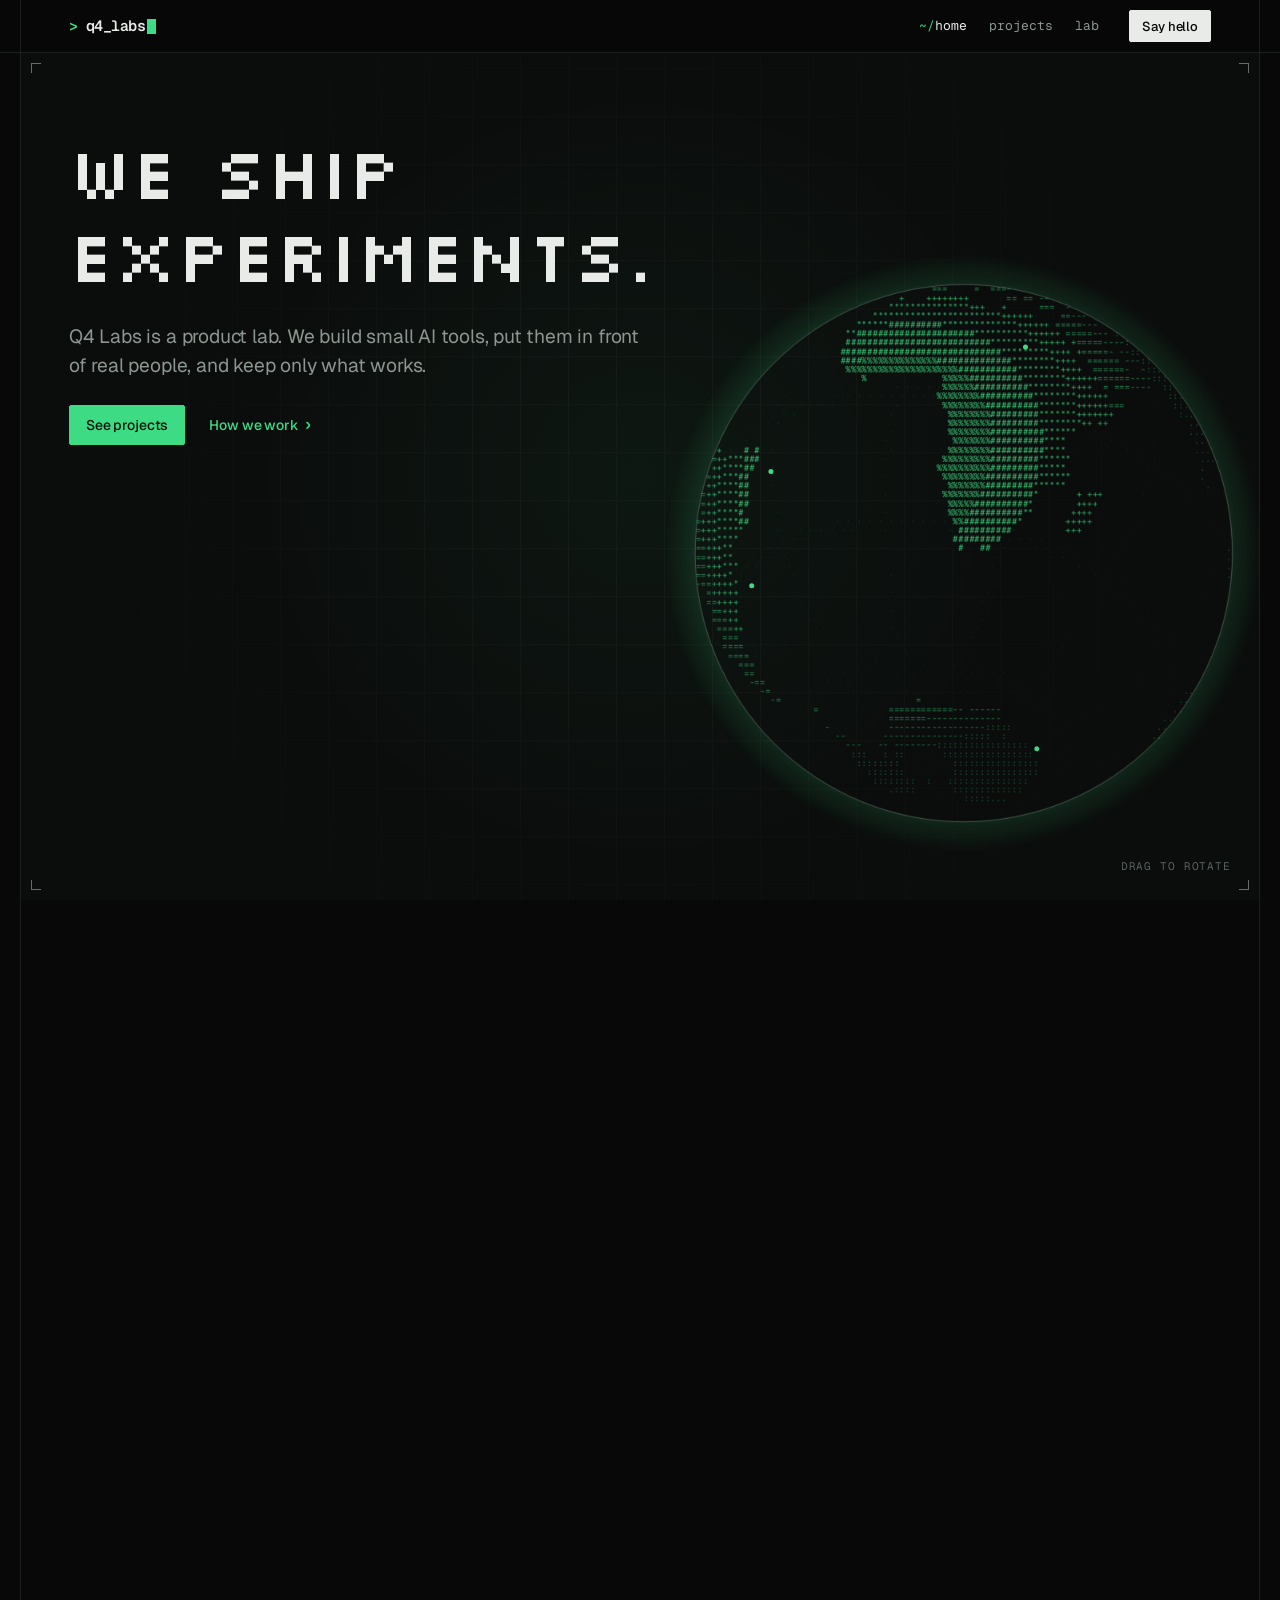
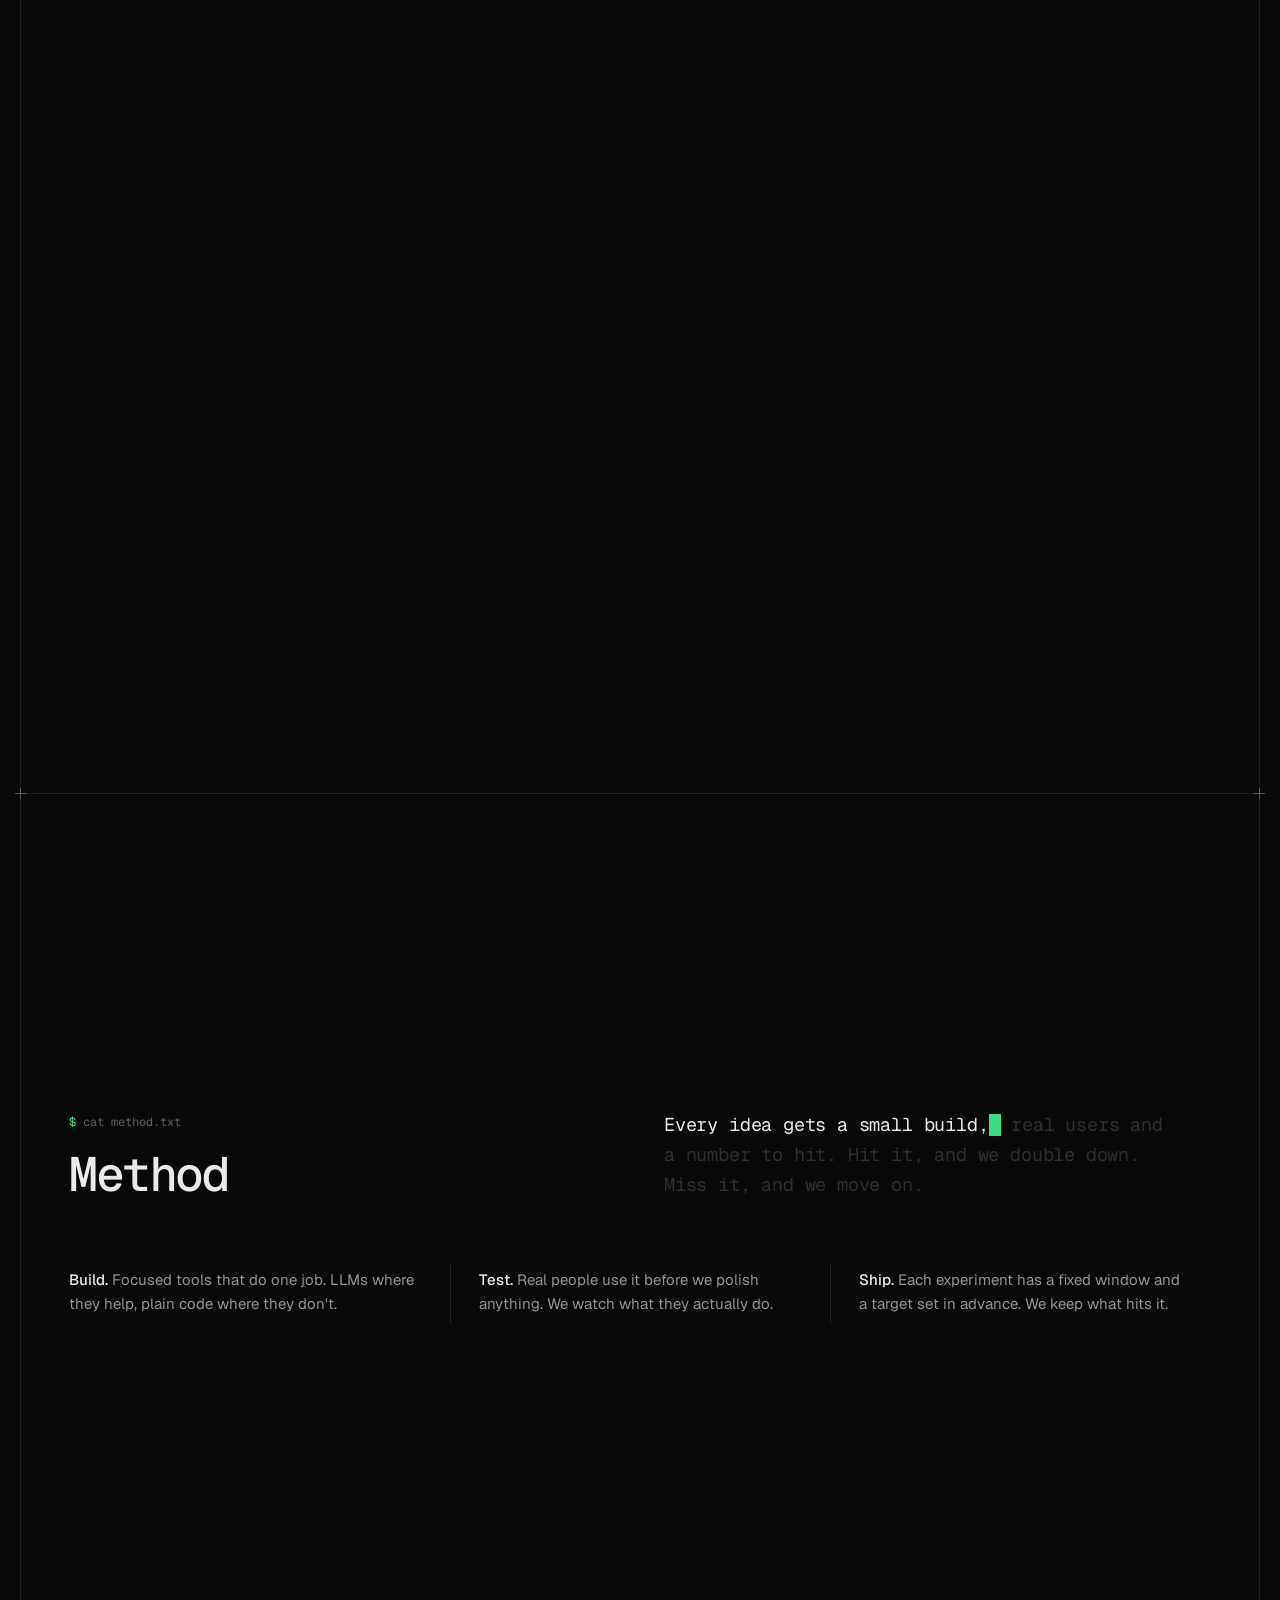
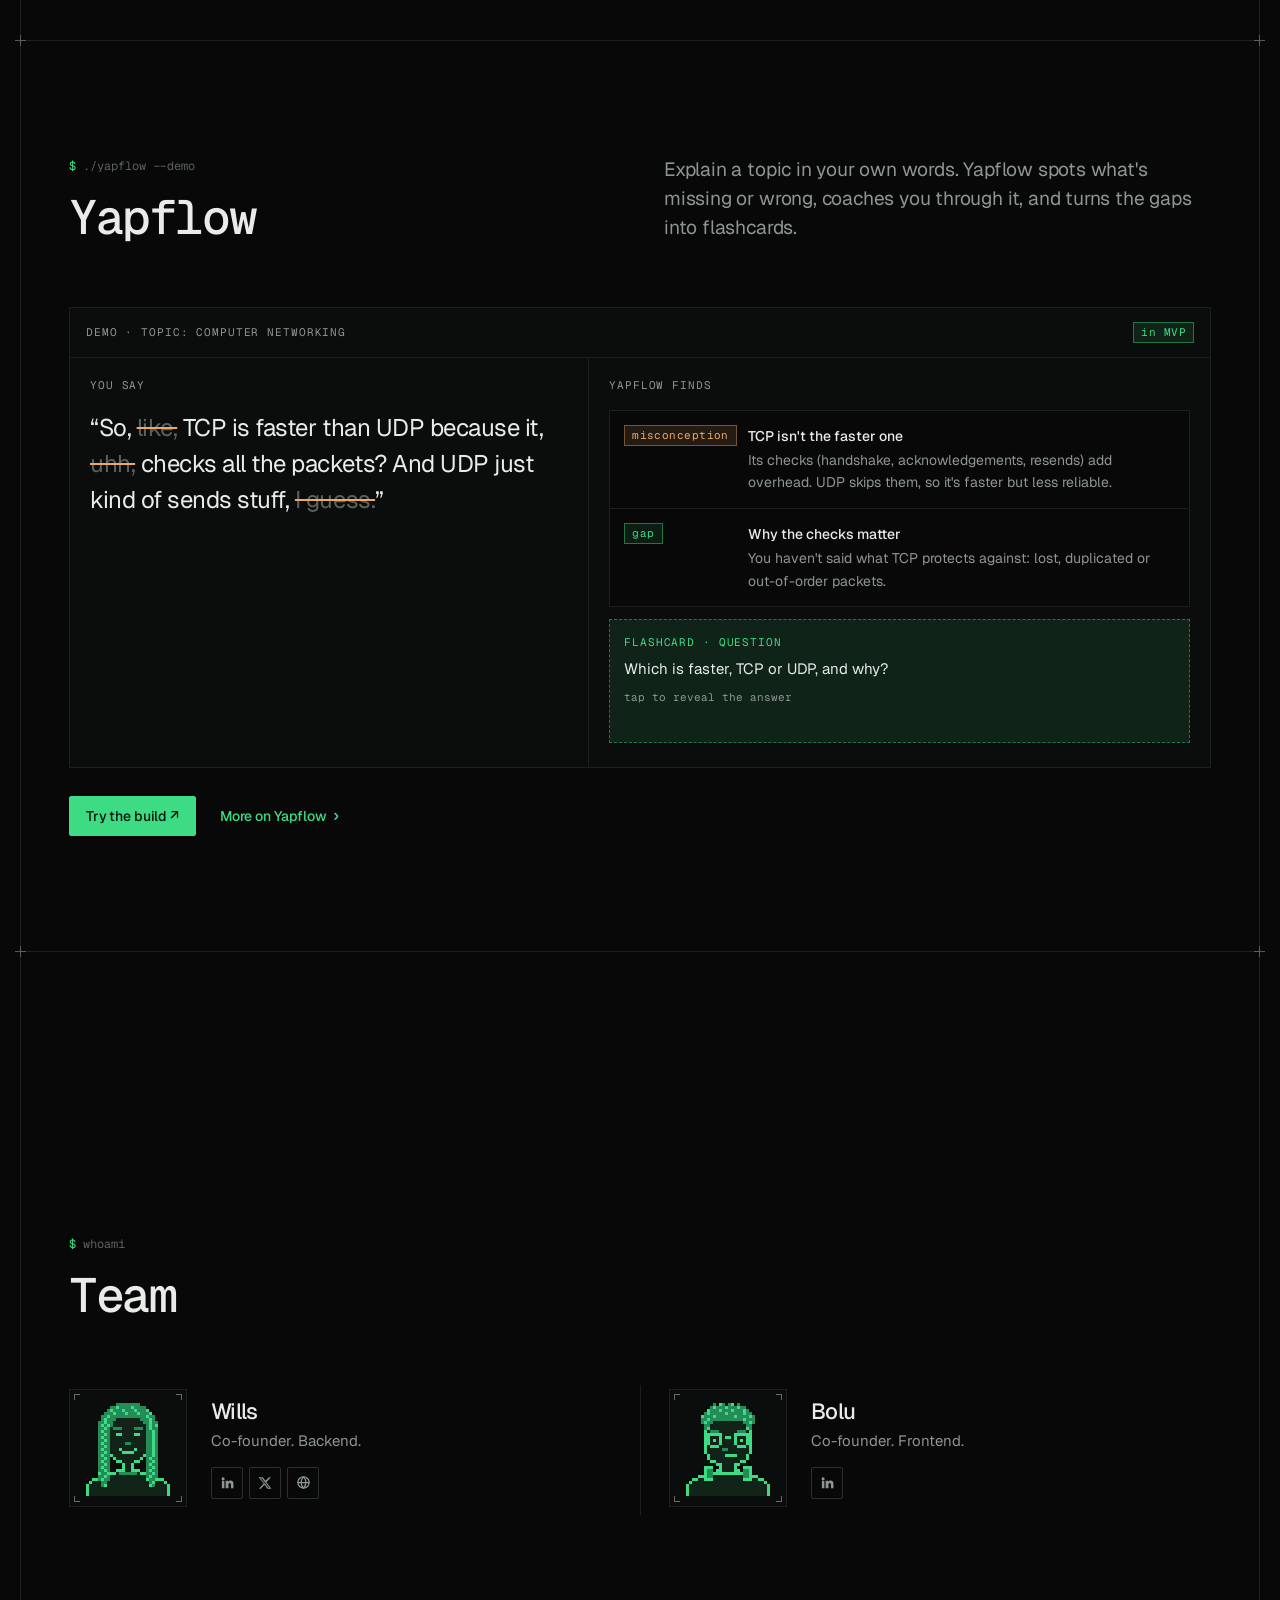
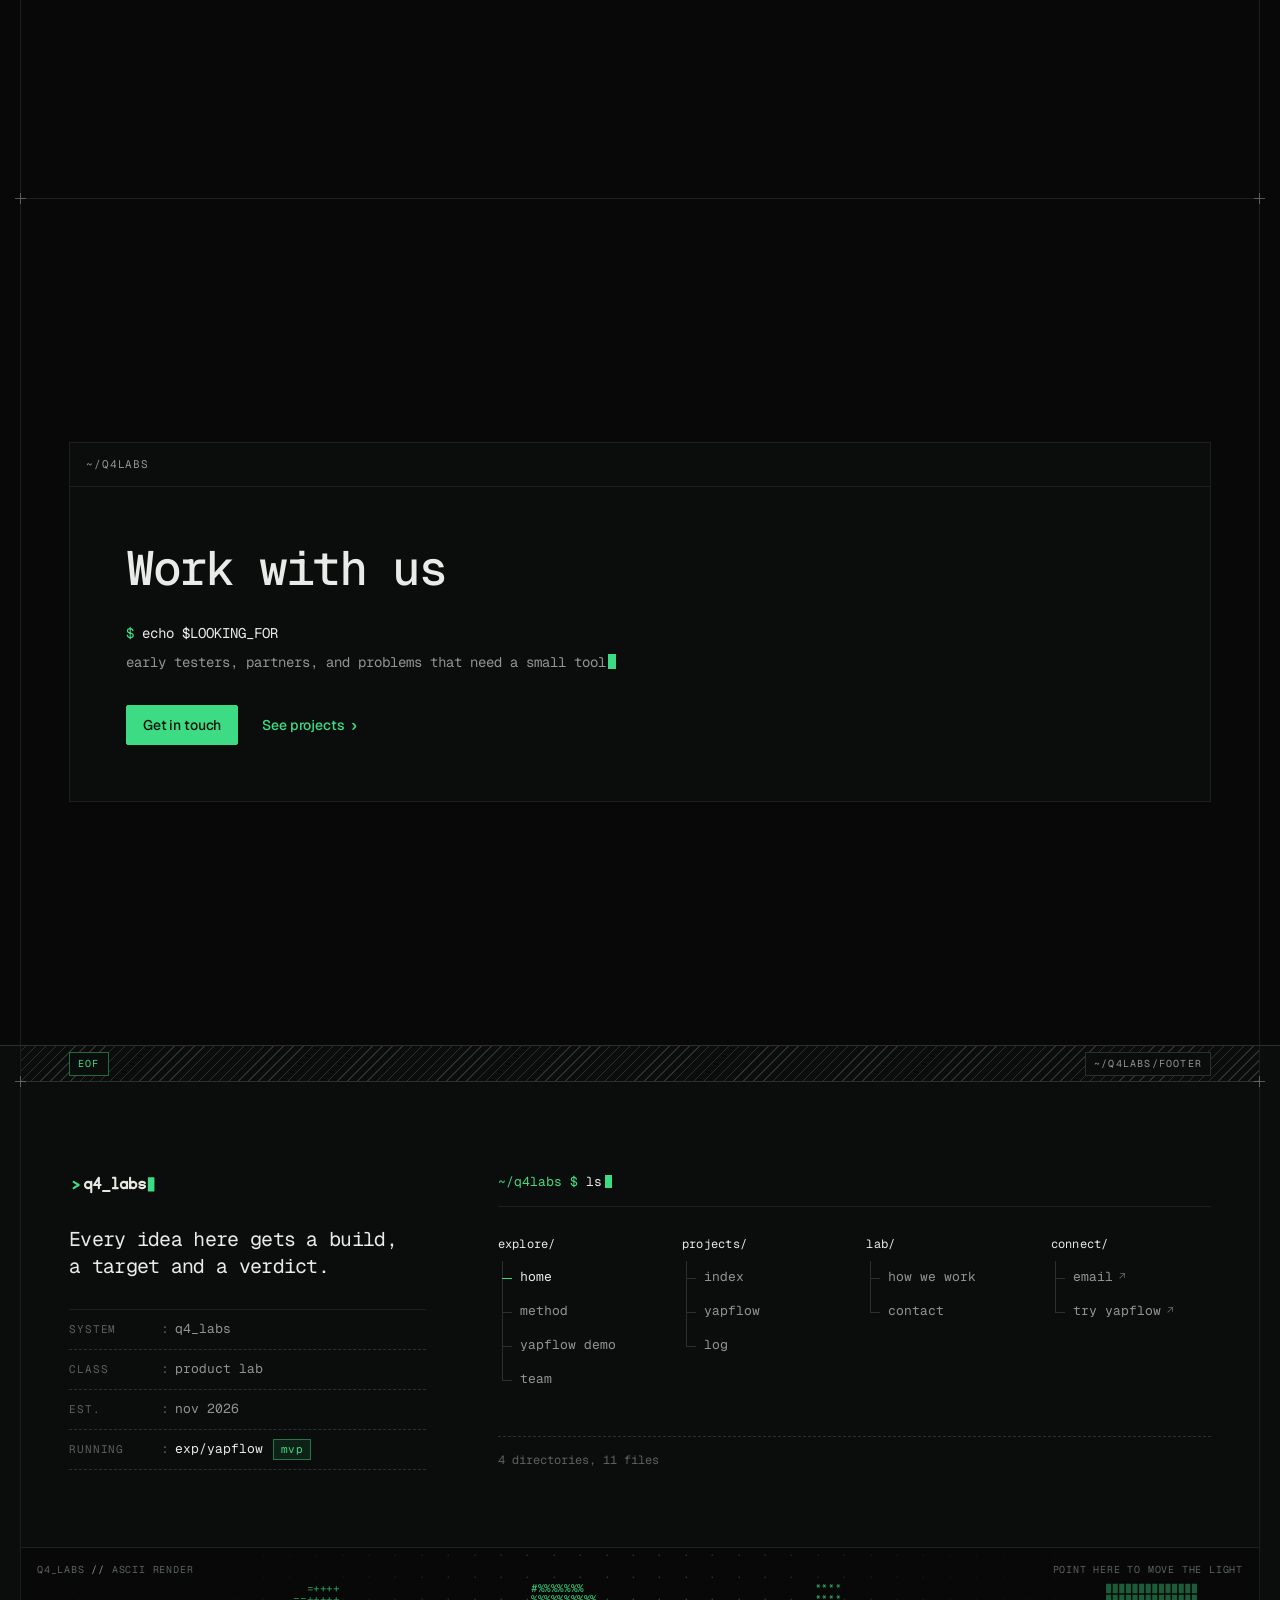
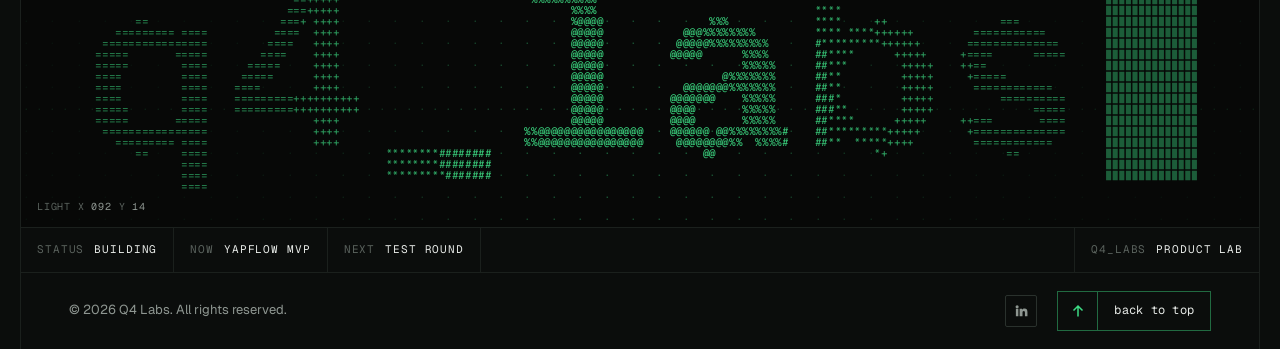
==== commit 1f003d10: "Hero headline in the pixel face (Silkscreen) Silkscreen was already part of the original site (globe" ====
--- a/index.html
+++ b/index.html
@@ -12,7 +12,7 @@
     <link rel="apple-touch-icon" href="apple-touch-icon.png">
     <link rel="preconnect" href="https://fonts.googleapis.com">
     <link rel="preconnect" href="https://fonts.gstatic.com" crossorigin>
-    <link href="https://fonts.googleapis.com/css2?family=Geist:wght@400..600&family=Geist+Mono:wght@400..600&display=swap" rel="stylesheet">
+    <link href="https://fonts.googleapis.com/css2?family=Geist:wght@400..600&family=Geist+Mono:wght@400..600&family=Silkscreen&display=swap" rel="stylesheet">
     <link rel="stylesheet" href="assets/css/styles.css">
 </head>
 <body>
@@ -64,7 +64,7 @@
     <section class="block block--flush scene" data-scene aria-labelledby="hero-title">
         <div class="scene__stage">
             <div class="hero-head">
-                <h1 class="display" id="hero-title">We ship experiments.</h1>
+                <h1 class="display display--pixel" id="hero-title">We ship experiments.</h1>
                 <div class="hero-head__side">
                     <p class="lede">Q4 Labs is a product lab. We build small AI tools, put them in front of real people,
                         and keep only what works.</p>
--- a/assets/css/styles.css
+++ b/assets/css/styles.css
@@ -357,6 +357,9 @@
 .project { grid-template-columns: minmax(0, 1fr) minmax(0, 1fr); }
 .project__info { padding: clamp(24px, 3vw, 36px) clamp(16px, 2.5vw, 32px); display: grid; gap: 20px; align-content: start; }
 .project__info .display { font-size: clamp(40px, 4.6vw, 60px); }
+/* hero headline in the pixel face. Sizes sit on multiples of 8px so the pixels stay even. */
+.display--pixel { font-family: "Silkscreen", var(--mono); font-size: clamp(40px, 6vw, 72px); line-height: 1.15; letter-spacing: 0; font-weight: 400; text-transform: none; }
+@media (max-width: 480px) { .display--pixel { letter-spacing: -0.04em; } }
 .project__list { margin: 0; padding: 0; list-style: none; display: grid; gap: 1px; background: var(--line); border: 1px solid var(--line); font-size: 14px; }
 .project__list li { background: var(--bg); padding: 10px 12px; color: var(--muted); }
 .project__term { display: flex; flex-direction: column; }
